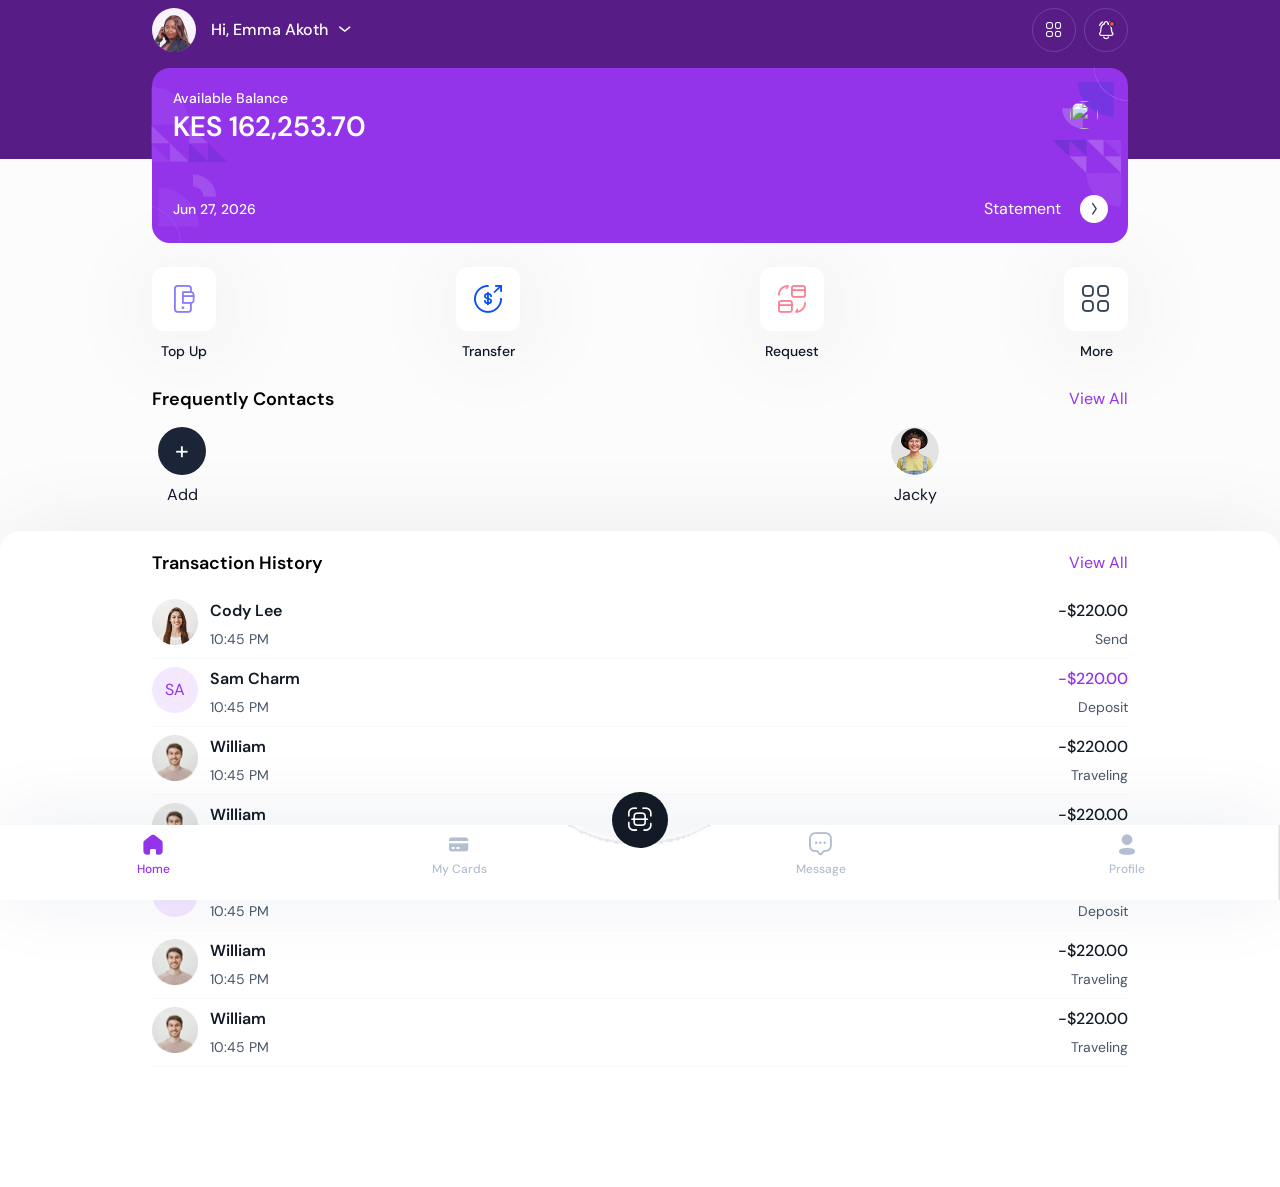
==== index.html @ 43e24829 "Update index.html" ====
<!DOCTYPE html><html lang="en"><head>
    <meta charset="UTF-8">
    <meta name="viewport" content="width=device-width, initial-scale=1, maximum-scale=1, minimum-scale=1, viewport-fit=cover">

    <!-- font -->
    <link rel="stylesheet" href="fonts/fonts.css">
    <!-- Icons -->
    <link rel="stylesheet" href="icons/icomoon/style.css">
    <link rel="stylesheet" href="css/bootstrap.min.css">
    <link rel="stylesheet" href="css/bootstrap-select.min.css">
    <link rel="stylesheet" href="css/swiper-bundle.min.css">
    <link rel="manifest" href="_manifest.json" data-pwa-version="set_in_manifest_and_pwa_js">
    <link rel="stylesheet" type="text/css" href="css/styles.css">


    <!-- Favicon and Touch Icons  -->
    <link rel="shortcut icon" href="images/logo/40.png">
    <link rel="apple-touch-icon-precomposed" href="images/logo/40.png">

    <title>Ecobank</title>
</head>

<body class="bg-4">
    <!-- preloade -->
    <div class="preload preload-container">
        <div class="logo-img">
            <img src="images/logo/logo.svg" alt="">
        </div>
        <div class="spinner-circle lg success">
            <span class="spinner-circle1 spinner-child"></span>
            <span class="spinner-circle2 spinner-child"></span>
            <span class="spinner-circle3 spinner-child"></span>
            <span class="spinner-circle4 spinner-child"></span>
            <span class="spinner-circle5 spinner-child"></span>
            <span class="spinner-circle6 spinner-child"></span>
            <span class="spinner-circle7 spinner-child"></span>
            <span class="spinner-circle8 spinner-child"></span>
            <span class="spinner-circle9 spinner-child"></span>
        </div>
    </div>
    <!-- /preload -->
    <div class="wrap position-relative">
        <div class="bg-rectangle"></div>
        <div class="tf-container position-relative">
            <div class="header-v3 d-flex justify-content-between bg-color-bg pt-8 mb-16">
                <div class="left">
                    <div class="name">
                        <select class="image-select style-default type-currencies bg-color-primary-200">
                            <option selected="" data-thumbnail="images/avartar/avartar-1.png">Hi, Emma Akoth</option>
                        </select>
                    </div>
                </div>
                <div class="right">
                    <a href="#menu-mobile" data-bs-toggle="modal">
                        <i class="icon-category"></i>
                    </a>
                    <a href="#pop-up-notifications" data-bs-toggle="modal">
                        <i class="icon-notification-ringing"></i>
                        <span></span>
                    </a>
                </div>
            </div>

            <div class="card-payment mb-24">
                <div class="image-item">
                    <img loading="lazy" alt="img" src="images/icons/img-item-1.png">
                </div>
                <div class="image-item item-2">
                    <img loading="lazy" alt="img" src="images/icons/img-item-2.png">
                </div>
                <div class="top-card d-flex align-items-center justify-content-between">
                    <div class="left">
                        <div class="text fw-5 text-medium">
                            Available Balance
                        </div>
                        <div class="price fw-6">
                            KES 162,253.70
                        </div>
                    </div>
                    <div class="right">
                        <select class="image-select image-2 style-default type-currencies style-no-arrow bg-color-primary-200">
                            <option selected="" data-thumbnail="images/icons/us.png"></option>
                            <option data-thumbnail="images/icons/vn.png"></option>
                        </select>
                    </div>
                </div>
                <div class="bottom-card">
                    <div class="left">
                        <span class="text-medium fw-5">Jun 27, 2026</span>
                    </div>
                    <div class="right">
                        <a href="history.html" class="btn-my-report">
                            <span>Statement</span>
                            <div class="icon"><i class="icon-direction-right"></i></div>
                        </a>
                    </div>
                </div>
            </div>

            <div class="list-box-icon mb-24">
                <a href="top-up.html" class="box-icon top-up">
                    <div class="icon">
                        <i class="icon-mobile-payment"></i>
                    </div>
                    <span class="text text-medium fw-5">Top Up</span>
                </a>

                <a href="select-contact-all-contact-send.html" class="box-icon transfer">
                    <div class="icon">
                        <i class="icon-money-send"></i>
                    </div>
                    <span class="text text-medium fw-5">Transfer</span>
                </a>
                <a href="select-contact-all-contact.html" class="box-icon request">
                    <div class="icon">
                        <i class="icon-group"></i>
                    </div>
                    <span class="text text-medium fw-5">Request</span>
                </a>
                <a href="#more-services" class="box-icon more" data-bs-toggle="modal">
                    <div class="icon">
                        <i class="icon-category"></i>
                    </div>
                    <span class="text text-medium fw-5">More</span>
                </a>
            </div>

            <div class="wg-frequently-contacts mb-24">
                <div class="d-flex justify-content-between align-items-center mb-16 heading-wg">
                    <h6 class="title fw-6">Frequently Contacts</h6>
                    <a href="select-contact-all-contact.html">View All</a>
                </div>

                <div class="list-box-avartar d-flex align-items-center gap-6">
                    <a href="add-new-contact.html" class="box-avartar add">
                        <span class="add-icon">+</span>
                        <span class="name">Add</span>
                    </a>

                    <div dir="ltr" class="mt-24 tf-swiper swiper sw-lr" data-preview="4.1" data-space-between="6">
                        <div class="swiper-wrapper">
                            <div class="swiper-slide">
                                <a href="select-contact-all-contact.html" class="box-avartar">
                                    <div class="image">
                                        <img loading="lazy" alt="img" width="48" height="48" src="images/avartar/avartar-2.jpg">
                                    </div>
                                    <span class="name">Jacky</span>
                                </a>
                            </div>
                            <div class="swiper-slide">
                                <a href="select-contact-all-contact.html" class="box-avartar">
                                    <div class="image">
                                        <img loading="lazy" alt="img" width="48" height="48" src="images/avartar/avartar-3.jpg">
                                    </div>
                                    <span class="name">Kilonzo</span>
                                </a>
                            </div>
                            <div class="swiper-slide">
                                <a href="select-contact-all-contact.html" class="box-avartar">
                                    <div class="image">
                                        <img loading="lazy" alt="img" width="48" height="48" src="images/avartar/avartar-4.jpg">
                                    </div>
                                    <span class="name">Okumu</span>
                                </a>
                            </div>
                            <div class="swiper-slide">
                                <a href="select-contact-all-contact.html" class="box-avartar">
                                    <div class="image">
                                        <img loading="lazy" alt="img" width="48" height="48" src="images/avartar/avartar-5.jpg">
                                    </div>
                                    <span class="name">Madhe</span>
                                </a>
                            </div>
                            <div class="swiper-slide">
                                <a href="select-contact-all-contact.html" class="box-avartar">
                                    <div class="image">
                                        <img loading="lazy" alt="img" width="48" height="48" src="images/avartar/avartar-4.jpg">
                                    </div>
                                    <span class="name">Onyango</span>
                                </a>
                            </div>
                            <div class="swiper-slide">
                                <a href="select-contact-all-contact.html" class="box-avartar">
                                    <div class="image">
                                        <img loading="lazy" alt="img" width="48" height="48" src="images/avartar/avartar-5.jpg">
                                    </div>
                                    <span class="name">Rogers</span>
                                </a>
                            </div>
                        </div>
                    </div>
                </div>
            </div>
        </div>

        <div class="wg-transaction-history">
            <div class="tf-container">
                <div class="d-flex justify-content-between align-items-center mb-16 heading-wg">
                    <h6 class="title fw-6">Transaction History</h6>
                    <a href="history.html">View All</a>
                </div>
                <ul class="list">
                    <li>
                        <a href="history.html" class="box-transaction-item">
                            <div class="image">
                                <img src="images/avartar/avartar-6.jpg" alt="img" class="img">
                            </div>
                            <div class="content">
                                <div class="top d-flex justify-content-between align-items-center">
                                    <p class="name fw-6">Cody Lee</p>
                                    <p class="price fw-5">-$220.00</p>
                                </div>
                                <div class="bottom d-flex justify-content-between align-items-center">
                                    <p class="text-medium">10:45 PM</p>
                                    <p class="text-medium">Send</p>
                                </div>
                            </div>
                        </a>
                    </li>

                    <li>
                        <a href="history.html" class="box-transaction-item style-noimg">
                            <div class="image">
                                SA
                            </div>
                            <div class="content">
                                <div class="top d-flex justify-content-between align-items-center">
                                    <p class="name fw-6">Sam Charm</p>
                                    <p class="price fw-5">-$220.00</p>
                                </div>
                                <div class="bottom d-flex justify-content-between align-items-center">
                                    <p class="text-medium">10:45 PM</p>
                                    <p class="text-medium">Deposit</p>
                                </div>
                            </div>
                        </a>
                    </li>

                    <li>
                        <a href="history.html" class="box-transaction-item">
                            <div class="image">
                                <img src="images/avartar/avartar-3.jpg" alt="img" class="img">
                            </div>
                            <div class="content">
                                <div class="top d-flex justify-content-between align-items-center">
                                    <p class="name fw-6">William</p>
                                    <p class="price fw-5">-$220.00</p>
                                </div>
                                <div class="bottom d-flex justify-content-between align-items-center">
                                    <p class="text-medium">10:45 PM</p>
                                    <p class="text-medium">Traveling</p>
                                </div>
                            </div>
                        </a>
                    </li>

                    <li>
                        <a href="history.html" class="box-transaction-item">
                            <div class="image">
                                <img src="images/avartar/avartar-3.jpg" alt="img" class="img">
                            </div>
                            <div class="content">
                                <div class="top d-flex justify-content-between align-items-center">
                                    <p class="name fw-6">William</p>
                                    <p class="price fw-5">-$220.00</p>
                                </div>
                                <div class="bottom d-flex justify-content-between align-items-center">
                                    <p class="text-medium">10:45 PM</p>
                                    <p class="text-medium">Traveling</p>
                                </div>
                            </div>
                        </a>
                    </li>

                    <li>
                        <a href="history.html" class="box-transaction-item style-noimg">
                            <div class="image">
                                SA
                            </div>
                            <div class="content">
                                <div class="top d-flex justify-content-between align-items-center">
                                    <p class="name fw-6">Sam Charm</p>
                                    <p class="price fw-5">-$220.00</p>
                                </div>
                                <div class="bottom d-flex justify-content-between align-items-center">
                                    <p class="text-medium">10:45 PM</p>
                                    <p class="text-medium">Deposit</p>
                                </div>
                            </div>
                        </a>
                    </li>

                    <li>
                        <a href="history.html" class="box-transaction-item">
                            <div class="image">
                                <img src="images/avartar/avartar-3.jpg" alt="img" class="img">
                            </div>
                            <div class="content">
                                <div class="top d-flex justify-content-between align-items-center">
                                    <p class="name fw-6">William</p>
                                    <p class="price fw-5">-$220.00</p>
                                </div>
                                <div class="bottom d-flex justify-content-between align-items-center">
                                    <p class="text-medium">10:45 PM</p>
                                    <p class="text-medium">Traveling</p>
                                </div>
                            </div>
                        </a>
                    </li>

                    <li>
                        <a href="history.html" class="box-transaction-item">
                            <div class="image">
                                <img src="images/avartar/avartar-3.jpg" alt="img" class="img">
                            </div>
                            <div class="content">
                                <div class="top d-flex justify-content-between align-items-center">
                                    <p class="name fw-6">William</p>
                                    <p class="price fw-5">-$220.00</p>
                                </div>
                                <div class="bottom d-flex justify-content-between align-items-center">
                                    <p class="text-medium">10:45 PM</p>
                                    <p class="text-medium">Traveling</p>
                                </div>
                            </div>
                        </a>
                    </li>
                </ul>
            </div>
        </div>

        <div class="menubar-footer footer-fixed">
            <div class="image-bg">
                <img src="images/widget/bg-bottom-tab.png" alt="img">
            </div>
            <div class="d-flex justify-content-between">
                <div class="left inner-bar position-relative">
                    <a href="index.html" class="inner-bar-item active">
                        <i class="icon-home"></i>
                        <span class="text-small fw-5">Home</span>
                    </a>
                    <a href="my-cards.html" class="inner-bar-item">
                        <i class="icon-card"></i>
                        <span class="text-small fw-5">My Cards</span>
                    </a>
                </div>
                <div class="middle">
                    <a href="#more-services" class="inner-bar-item v2" data-bs-toggle="modal">
                        <i class="icon-scan"></i>
                    </a>
                </div>
                <div class="left inner-bar position-relative">
                    <a href="chat.html" class="inner-bar-item">
                        <i class="icon-message"></i>
                        <span class="text-small fw-5">Message</span>
                    </a>
                    <a href="settings.html" class="inner-bar-item">
                        <i class="icon-profile"></i>
                        <span class="text-small fw-5">Profile</span>
                    </a>
                </div>
            </div>
        </div>

        <div class="modal fade modalLeft pop-up-notifications" id="pop-up-notifications">
            <div class="modal-dialog" role="document">
                <div class="modal-content">
                    <div class="wg-list-notifications overflow-auto">
                        <div class="header-2 mb-12 header-fix">
                            <div class="tf-container">
                                <div class="header-content">
                                    <a href="#" class="tf-btn-arrow" data-bs-dismiss="modal">
                                        <i class="icon-arrow-narrow-left"></i>
                                    </a>
                                    <h6 class="title fw-5">
                                        Notification
                                    </h6>
                                </div>
                            </div>
                        </div>

                        <div class="wg-tab style-2">
                            <div dir="ltr" class="tab-slide">
                                <ul class="tab-product" role="tablist">
                                    <li class="item-slide-effect"></li>
                                    <li class="nav-tab-item nav-item active" role="presentation">
                                        <a href="#tab1" data-bs-toggle="tab" role="tab" class="nav-link active text-small">All</a>
                                    </li>
                                    <li class="nav-tab-item nav-item" role="presentation">
                                        <a href="#tab2" data-bs-toggle="tab" role="tab" class="nav-link text-small">Remind</a>
                                    </li>
                                    <li class="nav-tab-item nav-item" role="presentation">
                                        <a href="#tab3" data-bs-toggle="tab" role="tab" class="nav-link text-small">Transaction</a>
                                    </li>
                                    <li class="nav-tab-item nav-item" role="presentation">
                                        <a href="#tab4" data-bs-toggle="tab" role="tab" class="nav-link text-small">Promotion</a>
                                    </li>
                                </ul>
                            </div>
                        </div>

                        <div class="tab-content">
                            <div class="tab-pane active show" id="tab1" role="tabpanel">
                                <a href="#" class="notifications-item">
                                    <div class="img-icon">
                                        <i class="icon-logo-notifications"></i>
                                    </div>
                                    <div class="content">
                                        <p class="title fw-7">
                                            Discount Available
                                        </p>
                                        <p class="text text-medium">We recommend a 5% discount for <span class="fw-7">Tesla
                                                Model X</span> in San Fransisco.</p>
                                        <p class="time-notifications text-small"><i class="icon-clock"></i> Jun 12, 2022
                                            at
                                            02:00 PM</p>
                                    </div>
                                </a>
                                <a href="#" class="notifications-item">
                                    <div class="img-icon">
                                        <i class="icon-logo-notifications"></i>
                                    </div>
                                    <div class="content">
                                        <p class="title fw-7">
                                            Discount Available
                                        </p>
                                        <p class="text text-medium">We recommend a 5% discount for <span class="fw-7">Tesla
                                                Model X</span> in San Fransisco.</p>
                                        <p class="time-notifications text-small"><i class="icon-clock"></i> Jun 12, 2022
                                            at
                                            02:00 PM</p>
                                    </div>
                                </a>
                                <a href="#" class="notifications-item">
                                    <div class="img-icon image">
                                        <img loading="lazy" alt="img" width="48" height="48" src="images/avartar/avartar-13.jpg">
                                    </div>
                                    <div class="content">
                                        <p class="title fw-7">
                                            Discount Available
                                        </p>
                                        <p class="text text-medium">We recommend a 5% discount for <span class="fw-7">Tesla
                                                Model X</span> in San Fransisco.</p>
                                        <p class="time-notifications text-small"><i class="icon-clock"></i> Jun 12, 2022
                                            at
                                            02:00 PM</p>
                                    </div>
                                </a>
                                <a href="#" class="notifications-item">
                                    <div class="img-icon image">
                                        <img loading="lazy" alt="img" width="48" height="48" src="images/avartar/avartar-13.jpg">
                                    </div>
                                    <div class="content">
                                        <p class="title fw-7">
                                            Discount Available
                                        </p>
                                        <p class="text text-medium">We recommend a 5% discount for <span class="fw-7">Tesla
                                                Model X</span> in San Fransisco.</p>
                                        <p class="time-notifications text-small"><i class="icon-clock"></i> Jun 12, 2022
                                            at
                                            02:00 PM</p>
                                    </div>
                                </a>
                                <a href="#" class="notifications-item">
                                    <div class="img-icon">
                                        <i class="icon-logo-notifications"></i>
                                    </div>
                                    <div class="content">
                                        <p class="title fw-7">
                                            Discount Available
                                        </p>
                                        <p class="text text-medium">We recommend a 5% discount for <span class="fw-7">Tesla
                                                Model X</span> in San Fransisco.</p>
                                        <p class="time-notifications text-small"><i class="icon-clock"></i> Jun 12, 2022
                                            at
                                            02:00 PM</p>
                                    </div>
                                </a>
                                <a href="#" class="notifications-item">
                                    <div class="img-icon">
                                        <i class="icon-logo-notifications"></i>
                                    </div>
                                    <div class="content">
                                        <p class="title fw-7">
                                            Discount Available
                                        </p>
                                        <p class="text text-medium">We recommend a 5% discount for <span class="fw-7">Tesla
                                                Model X</span> in San Fransisco.</p>
                                        <p class="time-notifications text-small"><i class="icon-clock"></i> Jun 12, 2022
                                            at
                                            02:00 PM</p>
                                    </div>
                                </a>
                                <a href="#" class="notifications-item">
                                    <div class="img-icon image">
                                        <img loading="lazy" alt="img" width="48" height="48" src="images/avartar/avartar-13.jpg">
                                    </div>
                                    <div class="content">
                                        <p class="title fw-7">
                                            Discount Available
                                        </p>
                                        <p class="text text-medium">We recommend a 5% discount for <span class="fw-7">Tesla
                                                Model X</span> in San Fransisco.</p>
                                        <p class="time-notifications text-small"><i class="icon-clock"></i> Jun 12, 2022
                                            at
                                            02:00 PM</p>
                                    </div>
                                </a>
                                <a href="#" class="notifications-item">
                                    <div class="img-icon image">
                                        <img loading="lazy" alt="img" width="48" height="48" src="images/avartar/avartar-13.jpg">
                                    </div>
                                    <div class="content">
                                        <p class="title fw-7">
                                            Discount Available
                                        </p>
                                        <p class="text text-medium">We recommend a 5% discount for <span class="fw-7">Tesla
                                                Model X</span> in San Fransisco.</p>
                                        <p class="time-notifications text-small"><i class="icon-clock"></i> Jun 12, 2022
                                            at
                                            02:00 PM</p>
                                    </div>
                                </a>
                            </div>
                            <div class="tab-pane" id="tab2" role="tabpanel">

                                <a href="#" class="notifications-item">
                                    <div class="img-icon">
                                        <i class="icon-logo-notifications"></i>
                                    </div>
                                    <div class="content">
                                        <p class="title fw-7">
                                            Discount Available
                                        </p>
                                        <p class="text text-medium">We recommend a 5% discount for <span class="fw-7">Tesla
                                                Model X</span> in San Fransisco.</p>
                                        <p class="time-notifications text-small"><i class="icon-clock"></i> Jun 12, 2022
                                            at
                                            02:00 PM</p>
                                    </div>
                                </a>
                                <a href="#" class="notifications-item">
                                    <div class="img-icon image">
                                        <img loading="lazy" alt="img" width="48" height="48" src="images/avartar/avartar-13.jpg">
                                    </div>
                                    <div class="content">
                                        <p class="title fw-7">
                                            Discount Available
                                        </p>
                                        <p class="text text-medium">We recommend a 5% discount for <span class="fw-7">Tesla
                                                Model X</span> in San Fransisco.</p>
                                        <p class="time-notifications text-small"><i class="icon-clock"></i> Jun 12, 2022
                                            at
                                            02:00 PM</p>
                                    </div>
                                </a>
                                <a href="#" class="notifications-item">
                                    <div class="img-icon image">
                                        <img loading="lazy" alt="img" width="48" height="48" src="images/avartar/avartar-13.jpg">
                                    </div>
                                    <div class="content">
                                        <p class="title fw-7">
                                            Discount Available
                                        </p>
                                        <p class="text text-medium">We recommend a 5% discount for <span class="fw-7">Tesla
                                                Model X</span> in San Fransisco.</p>
                                        <p class="time-notifications text-small"><i class="icon-clock"></i> Jun 12, 2022
                                            at
                                            02:00 PM</p>
                                    </div>
                                </a>
                                <a href="#" class="notifications-item">
                                    <div class="img-icon">
                                        <i class="icon-logo-notifications"></i>
                                    </div>
                                    <div class="content">
                                        <p class="title fw-7">
                                            Discount Available
                                        </p>
                                        <p class="text text-medium">We recommend a 5% discount for <span class="fw-7">Tesla
                                                Model X</span> in San Fransisco.</p>
                                        <p class="time-notifications text-small"><i class="icon-clock"></i> Jun 12, 2022
                                            at
                                            02:00 PM</p>
                                    </div>
                                </a>
                                <a href="#" class="notifications-item">
                                    <div class="img-icon image">
                                        <img loading="lazy" alt="img" width="48" height="48" src="images/avartar/avartar-13.jpg">
                                    </div>
                                    <div class="content">
                                        <p class="title fw-7">
                                            Discount Available
                                        </p>
                                        <p class="text text-medium">We recommend a 5% discount for <span class="fw-7">Tesla
                                                Model X</span> in San Fransisco.</p>
                                        <p class="time-notifications text-small"><i class="icon-clock"></i> Jun 12, 2022
                                            at
                                            02:00 PM</p>
                                    </div>
                                </a>
                            </div>
                            <div class="tab-pane" id="tab3" role="tabpanel">

                                <a href="#" class="notifications-item">
                                    <div class="img-icon image">
                                        <img loading="lazy" alt="img" width="48" height="48" src="images/avartar/avartar-13.jpg">
                                    </div>
                                    <div class="content">
                                        <p class="title fw-7">
                                            Discount Available
                                        </p>
                                        <p class="text text-medium">We recommend a 5% discount for <span class="fw-7">Tesla
                                                Model X</span> in San Fransisco.</p>
                                        <p class="time-notifications text-small"><i class="icon-clock"></i> Jun 12, 2022
                                            at
                                            02:00 PM</p>
                                    </div>
                                </a>
                                <a href="#" class="notifications-item">
                                    <div class="img-icon image">
                                        <img loading="lazy" alt="img" width="48" height="48" src="images/avartar/avartar-13.jpg">
                                    </div>
                                    <div class="content">
                                        <p class="title fw-7">
                                            Discount Available
                                        </p>
                                        <p class="text text-medium">We recommend a 5% discount for <span class="fw-7">Tesla
                                                Model X</span> in San Fransisco.</p>
                                        <p class="time-notifications text-small"><i class="icon-clock"></i> Jun 12, 2022
                                            at
                                            02:00 PM</p>
                                    </div>
                                </a>
                                <a href="#" class="notifications-item">
                                    <div class="img-icon">
                                        <i class="icon-logo-notifications"></i>
                                    </div>
                                    <div class="content">
                                        <p class="title fw-7">
                                            Discount Available
                                        </p>
                                        <p class="text text-medium">We recommend a 5% discount for <span class="fw-7">Tesla
                                                Model X</span> in San Fransisco.</p>
                                        <p class="time-notifications text-small"><i class="icon-clock"></i> Jun 12, 2022
                                            at
                                            02:00 PM</p>
                                    </div>
                                </a>
                                <a href="#" class="notifications-item">
                                    <div class="img-icon image">
                                        <img loading="lazy" alt="img" width="48" height="48" src="images/avartar/avartar-13.jpg">
                                    </div>
                                    <div class="content">
                                        <p class="title fw-7">
                                            Discount Available
                                        </p>
                                        <p class="text text-medium">We recommend a 5% discount for <span class="fw-7">Tesla
                                                Model X</span> in San Fransisco.</p>
                                        <p class="time-notifications text-small"><i class="icon-clock"></i> Jun 12, 2022
                                            at
                                            02:00 PM</p>
                                    </div>
                                </a>
                            </div>
                            <div class="tab-pane" id="tab4" role="tabpanel">
                                <a href="#" class="notifications-item">
                                    <div class="img-icon">
                                        <i class="icon-logo-notifications"></i>
                                    </div>
                                    <div class="content">
                                        <p class="title fw-7">
                                            Discount Available
                                        </p>
                                        <p class="text text-medium">We recommend a 5% discount for <span class="fw-7">Tesla
                                                Model X</span> in San Fransisco.</p>
                                        <p class="time-notifications text-small"><i class="icon-clock"></i> Jun 12, 2022
                                            at
                                            02:00 PM</p>
                                    </div>
                                </a>
                                <a href="#" class="notifications-item">
                                    <div class="img-icon">
                                        <i class="icon-logo-notifications"></i>
                                    </div>
                                    <div class="content">
                                        <p class="title fw-7">
                                            Discount Available
                                        </p>
                                        <p class="text text-medium">We recommend a 5% discount for <span class="fw-7">Tesla
                                                Model X</span> in San Fransisco.</p>
                                        <p class="time-notifications text-small"><i class="icon-clock"></i> Jun 12, 2022
                                            at
                                            02:00 PM</p>
                                    </div>
                                </a>
                                <a href="#" class="notifications-item">
                                    <div class="img-icon image">
                                        <img loading="lazy" alt="img" width="48" height="48" src="images/avartar/avartar-13.jpg">
                                    </div>
                                    <div class="content">
                                        <p class="title fw-7">
                                            Discount Available
                                        </p>
                                        <p class="text text-medium">We recommend a 5% discount for <span class="fw-7">Tesla
                                                Model X</span> in San Fransisco.</p>
                                        <p class="time-notifications text-small"><i class="icon-clock"></i> Jun 12, 2022
                                            at
                                            02:00 PM</p>
                                    </div>
                                </a>
                                <a href="#" class="notifications-item">
                                    <div class="img-icon image">
                                        <img loading="lazy" alt="img" width="48" height="48" src="images/avartar/avartar-13.jpg">
                                    </div>
                                    <div class="content">
                                        <p class="title fw-7">
                                            Discount Available
                                        </p>
                                        <p class="text text-medium">We recommend a 5% discount for <span class="fw-7">Tesla
                                                Model X</span> in San Fransisco.</p>
                                        <p class="time-notifications text-small"><i class="icon-clock"></i> Jun 12, 2022
                                            at
                                            02:00 PM</p>
                                    </div>
                                </a>
                            </div>
                        </div>
                    </div>
                </div>
            </div>
        </div>

        <div class="modal fade modalRight pop-up-menu-mobile" id="menu-mobile">
            <div class="modal-dialog" role="document">
                <div class="modal-content modal-sidebar">
                    <span class="icon-close icon-close-popup" data-bs-dismiss="modal"></span>
                    <div class="sidebar-header">
                        <a href="index.html" class="sidebar-logo">
                            <img src="images/logo/144.png" alt="img">
                        </a>
                        <p class="text-medium fw-7">PayQra E-Wallet Mobile App</p>
                    </div>
                    <div class="sidebar-content">
                        <div class="d-flex gap-10 align-items-center pb-20 line-bt">
                            <div class="avatar avt-40">
                                <img src="images/avartar/avartar-1.jpg" alt="img">
                            </div>
                            <div class="content-right">
                                <p class="text-1">Good morning</p>
                                <h6 class="fw-7">Hello! Smith</h6>
                            </div>
                        </div>
                        <ul class="pt-20 pb-20">
                            <li class="text-sm-start text-uppercase fw-7">Main menu</li>
                            <li class="mt-18 sub-menu" id="accordionExample">
                                <a href="#menu-home" class="nav-link-item collapsed" data-bs-toggle="collapse"><span>Home</span></a>
                                <div id="menu-home" class="nav-content collapse" data-bs-parent="#accordionExample">
                                    <ul>
                                        <li>
                                            <a href="index.html" class="nav-link-item no-page"><span>Home</span></a>
                                        </li>
                                        <li>
                                            <a href="home-v2.html" class="nav-link-item no-page"><span>Home 2</span></a>
                                        </li>
                                    </ul>
                                </div>
                            </li>
                            <li class="mt-16">
                                <a href="javascript:void(0);" class="nav-link-item btn-choose-page">
                                    <span>Pages</span>
                                </a>
                            </li>
                            <li class="mt-16">
                                <a href="javascript:void(0);" class="nav-link-item btn-choose-component">
                                    <span>Components</span>
                                </a>
                            </li>

                            <li class="mt-16">
                                <a href="settings.html" class="nav-link-item no-page">
                                    <span>Profile</span>
                                </a>
                            </li>

                            <li class="mt-16">
                                <a href="logout.html" class="nav-link-item no-page">
                                    <span>Logout</span>
                                </a>
                            </li>
                        </ul>

                        <ul class="pt-20">
                            <li class="text-sm-start text-uppercase fw-7 text-2">Setting</li>
                            <li class="mt-16">
                                <div class="nav-mode">
                                    <label for="switchRTLTheme" class="flex-grow-1 text-dark">RTL</label>
                                    <input class="tf-switch-check toggle-rtl lg" id="switchRTLTheme" type="checkbox">
                                </div>
                            </li>
                        </ul>
                    </div>
                </div>
            </div>
        </div>

        <div class="modal fade modalRight" id="modalPage">
            <div class="modal-dialog" role="document">
                <div class="modal-content modal-second">
                    <div class="header-2 mb-0">
                        <div class="tf-container">
                            <div class="header-content">
                                <a href="javascript:void(0);" class="tf-btn-arrow" data-bs-dismiss="modal">
                                    <i class="icon-arrow-narrow-left"></i>
                                </a>
                                <h6>Pages</h6>
                            </div>
                        </div>
                    </div>
                    <div class="overflow-auto pb-32">
                        <div class="tf-container">
                            <ul>
                                <li><a href="splash-screen.html" class="nav-link-item no-page"><span>Splash Screen</span></a></li>
                                <li><a href="boarding.html" class="nav-link-item no-page pt-16"><span>Onboarding 1</span></a></li>
                                <li><a href="boarding-2.html" class="nav-link-item no-page pt-16"><span>Onboarding 2</span></a></li>
                                <li><a href="boarding-3.html" class="nav-link-item no-page pt-16"><span>Onboarding 3</span></a></li>
                                <li><a href="login.html" class="nav-link-item no-page pt-16"><span>Login</span></a></li>
                                <li><a href="sign-up.html" class="nav-link-item no-page pt-16"><span>Sign Up</span></a></li>
                                <li><a href="enter-verification-code.html" class="nav-link-item no-page pt-16"><span>Enter Verification Code</span></a></li>
                                <li><a href="forgot-password.html" class="nav-link-item no-page pt-16"><span>Forgot Password</span></a></li>
                                <li><a href="enter-new-password.html" class="nav-link-item no-page pt-16"><span>Enter New Password</span></a></li>
                                <li><a href="enable-fingerprint.html" class="nav-link-item no-page pt-16"><span>Enable Fingerprint</span></a></li>
                                <li><a href="enable-face-id.html" class="nav-link-item no-page pt-16"><span>Enable Face ID</span></a></li>
                                <li><a href="enable-fingerprint2.html" class="nav-link-item no-page pt-16"><span>Enable Fingerprint 2</span></a></li>
                                <li><a href="enable-face-id2.html" class="nav-link-item no-page pt-16"><span>Enable Face ID 2</span></a></li>
                                <li><a href="face-scanning.html" class="nav-link-item no-page pt-16"><span>Face Scanning</span></a></li>
                                <li><a href="proof-of-residency.html" class="nav-link-item no-page pt-16"><span>Proof of residency</span></a></li>
                                <li><a href="upload-photo-id-card.html" class="nav-link-item no-page pt-16"><span>Upload Photo ID Card</span></a></li>
                                <li><a href="id-card-scanning.html" class="nav-link-item no-page pt-16"><span>ID Card Scanning</span></a></li>
                                <li><a href="succesfully-id-card-scanning.html" class="nav-link-item no-page pt-16"><span>Succesfully ID Card Scanning</span></a></li>
                                <li><a href="add-new-contact.html" class="nav-link-item no-page pt-16"><span>Add New Contact</span></a></li>
                                <li><a href="chat.html" class="nav-link-item no-page pt-16"><span>Chat</span></a></li>
                                <li><a href="message.html" class="nav-link-item no-page pt-16"><span>Message</span></a></li>
                                <li><a href="my-cards.html" class="nav-link-item no-page pt-16"><span>My Cards</span></a></li>
                                <li><a href="add-new-card.html" class="nav-link-item no-page pt-16"><span>Add New Card</span></a></li>
                                <li><a href="qr-code.html" class="nav-link-item no-page pt-16"><span>QR Code</span></a></li>
                                <li><a href="qr-code-scanning.html" class="nav-link-item no-page pt-16"><span>QR Code Scanning</span></a></li>
                                <li><a href="qr-code-success.html" class="nav-link-item no-page pt-16"><span>QR Code Success</span></a></li>
                                <li><a href="history.html" class="nav-link-item no-page pt-16"><span>History</span></a></li>
                                <li><a href="select-contact-all-contact.html" class="nav-link-item no-page pt-16"><span>Select Contact All Contact</span></a></li>
                                <li><a href="select-contact-favotite-contact.html" class="nav-link-item no-page pt-16"><span>Select Contact favotite Contact</span></a></li>
                                <li><a href="search-contact.html" class="nav-link-item no-page pt-16"><span>Search Contact</span></a></li>
                                <li><a href="send-money.html" class="nav-link-item no-page pt-16"><span>Send Money</span></a></li>
                                <li><a href="review-transtion.html" class="nav-link-item no-page pt-16"><span>Rerview Transtion</span></a></li>
                                <li><a href="request-money-search.html" class="nav-link-item no-page pt-16"><span>Request Money Search</span></a></li>
                                <li><a href="request-money.html" class="nav-link-item no-page pt-16"><span>Request Money</span></a></li>
                                <li><a href="payment-method.html" class="nav-link-item no-page pt-16"><span>Payment Method</span></a></li>
                                <li><a href="payment.html" class="nav-link-item no-page pt-16"><span>Payment</span></a></li>
                                <li><a href="top-up.html" class="nav-link-item no-page pt-16"><span>Top Up</span></a></li>
                                <li><a href="input-top-up.html" class="nav-link-item no-page pt-16"><span>Input Top Up</span></a></li>
                                <li><a href="settings.html" class="nav-link-item no-page pt-16"><span>Settings</span></a></li>
                                <li><a href="edit-profile.html" class="nav-link-item no-page pt-16"><span>Edit Profile</span></a></li>
                                <li><a href="notification-settings.html" class="nav-link-item no-page pt-16"><span>Notification Settings</span></a></li>
                                <li><a href="change-language.html" class="nav-link-item no-page pt-16"><span>Change Language</span></a></li>
                                <li><a href="link-account.html" class="nav-link-item no-page pt-16"><span>Link Account</span></a></li>
                                <li><a href="password-change.html" class="nav-link-item no-page pt-16"><span>Password Change</span></a></li>
                                <li><a href="delete-account.html" class="nav-link-item no-page pt-16"><span>Delete Account</span></a></li>
                                <li><a href="support-ticket.html" class="nav-link-item no-page pt-16"><span>Support Ticket</span></a></li>
                                <li><a href="terms-and-conditions.html" class="nav-link-item no-page pt-16"><span>Terms and Conditions</span></a></li>
                                <li><a href="app-info.html" class="nav-link-item no-page pt-16"><span>App info</span></a></li>
                                <li><a href="logout.html" class="nav-link-item no-page pt-16"><span>Logout</span></a></li>
                            </ul>
                        </div>
                    </div>

                </div>
            </div>
        </div>

        <div class="modal fade modalRight" id="modalComponent">
            <div class="modal-dialog" role="document">
                <div class="modal-content modal-second">
                    <div class="header-2 mb-0">
                        <div class="tf-container">
                            <div class="header-content">
                                <a href="javascript:void(0);" class="tf-btn-arrow" data-bs-dismiss="modal">
                                    <i class="icon-arrow-narrow-left"></i>
                                </a>
                                <h6>Component</h6>
                            </div>
                        </div>
                    </div>
                    <div class="overflow-auto pb-32">
                        <div class="tf-container">
                            <ul>
                                <li><a href="ui-skeleton.html" class="nav-link-item pt-16 pb-16 line-bt no-page">
                                        <span>Skeleton</span>
                                    </a></li>
                                <li><a href="ui-empty-states.html" class="nav-link-item pt-16 pb-16 line-bt no-page">
                                        <span>Empty States</span>
                                    </a></li>
                                <li><a href="ui-button.html" class="nav-link-item pt-16 pb-16 line-bt no-page">
                                        <span>Button</span>
                                    </a></li>
                                <li><a href="ui-radio-button.html" class="nav-link-item pt-16 pb-16 line-bt no-page">
                                        <span>Radio button</span>
                                    </a></li>
                                <li><a href="ui-input.html" class="nav-link-item pt-16 pb-16 line-bt no-page">
                                        <span>Input</span>
                                    </a></li>
                                <li><a href="ui-search.html" class="nav-link-item pt-16 pb-16 line-bt no-page">
                                        <span>Search</span>
                                    </a></li>
                                <li><a href="ui-top-bar.html" class="nav-link-item pt-16 pb-16 line-bt no-page">
                                        <span>Top Bar</span>
                                    </a></li>

                                <li><a href="ui-chat.html" class="nav-link-item pt-16 pb-16 line-bt no-page">
                                        <span>Chat</span>
                                    </a></li>

                                <li><a href="ui-simulation-credit.html" class="nav-link-item pt-16 pb-16 line-bt no-page">
                                        <span>Simulation Credit</span>
                                    </a></li>

                                <li><a href="ui-notifications.html" class="nav-link-item pt-16 pb-16 line-bt no-page">
                                        <span>Notifications</span>
                                    </a></li>

                                <li><a href="ui-switch.html" class="nav-link-item pt-16 pb-16 line-bt no-page">
                                        <span>Switch</span>
                                    </a></li>
                                <li><a href="ui-payment.html" class="nav-link-item pt-16 pb-16 line-bt no-page">
                                        <span>Payment</span>
                                    </a></li>
                                <li><a href="ui-vouchers.html" class="nav-link-item pt-16 pb-16 line-bt no-page">
                                        <span>Vouchers</span>
                                    </a></li>
                                <li><a href="ui-user-review.html" class="nav-link-item pt-16 pb-16 line-bt no-page">
                                        <span>User Review</span>
                                    </a></li>
                            </ul>
                        </div>
                    </div>
                </div>
            </div>
        </div>

        <div class="modal fade modalDown pop-up-more-services" id="more-services">
            <div class="modal-dialog" role="document">
                <div class="modal-content">
                    <div class="wg-more-services">
                        <div class="tf-container">
                            <div class="divider mb-24"></div>
                            <h5 class="title mb-24">More Services</h5>
                            <div class="list-box-icon mb-24">
                                <a href="top-up.html" class="box-icon v3">
                                    <div class="icon">
                                        <i class="icon-top-up"></i>
                                    </div>
                                    <span class="text text-medium fw-5">Top Up</span>
                                </a>
                                <a href="select-contact-all-contact-send.html" class="box-icon v3">
                                    <div class="icon">
                                        <i class="icon-transfer"></i>
                                    </div>
                                    <span class="text text-medium fw-5">Transfer</span>
                                </a>
                                <a href="top-up.html" class="box-icon v3">
                                    <div class="icon">
                                        <i class="icon-withdraw"></i>
                                    </div>
                                    <span class="text text-medium fw-5">Withdraw</span>
                                </a>
                            </div>
                            <div class="list-box-icon">
                                <a href="qr-code.html" class="box-icon v3">
                                    <div class="icon">
                                        <i class="icon-mobile-pay"></i>
                                    </div>
                                    <span class="text text-medium fw-5">Mobile Pay</span>
                                </a>
                                <a href="qr-code.html" class="box-icon v3">
                                    <div class="icon">
                                        <i class="icon-scan-2"></i>
                                    </div>
                                    <span class="text text-medium fw-5">Scan</span>
                                </a>
                                <a href="history.html" class="box-icon v3">
                                    <div class="icon">
                                        <img src="images/icons/pay-bill-2.svg" alt="">
                                    </div>
                                    <span class="text text-medium fw-5">History</span>
                                </a>
                            </div>
                        </div>
                    </div>
                </div>
            </div>
        </div>

    </div>

    <script src="js/jquery.min.js"></script>
    <script src="js/bootstrap.min.js"></script>
    <script src="js/bootstrap-select.min.js"></script>
    <script src="js/count-down.js"></script>
    <script src="js/swiper-bundle.min.js"></script>
    <script src="js/carousel.js"></script>
    <script src="js/multiple-modal.js"></script>
    <script src="js/init.js"></script>
    <script src="js/main.js"></script>



</body></html>
---- fonts/fonts.css ----
@import url('https://fonts.googleapis.com/css2?family=DM+Sans:ital,opsz,wght@0,9..40,100..1000;1,9..40,100..1000&display=swap');
---- icons/icomoon/style.css ----
@font-face {
  font-family: 'icomoon';
  src:  url('fonts/icomoon_ojhii9.eot');
  src:  url('fonts/icomoon_ojhii9.eot#iefix') format('embedded-opentype'),
    url('fonts/icomoon_ojhii9.ttf') format('truetype'),
    url('fonts/icomoon_ojhii9.woff') format('woff'),
    url('fonts/icomoon_ojhii9.svg#icomoon') format('svg');
  font-weight: normal;
  font-style: normal;
  font-display: block;
}

[class^="icon-"], [class*=" icon-"] {
  /* use !important to prevent issues with browser extensions that change fonts */
  font-family: 'icomoon' !important;
  speak: never;
  font-style: normal;
  font-weight: normal;
  font-variant: normal;
  text-transform: none;
  line-height: 1;

  /* Better Font Rendering =========== */
  -webkit-font-smoothing: antialiased;
  -moz-osx-font-smoothing: grayscale;
}

.icon-noti:before {
  content: "\e962";
}
.icon-pin:before {
  content: "\e961";
}
.icon-paypal-2:before {
  content: "\e960";
}
.icon-share:before {
  content: "\e95e";
}
.icon-star-2:before {
  content: "\e95d";
}
.icon-logo-tesla:before {
  content: "\e95b";
}
.icon-logo-toyota:before {
  content: "\e95c";
}
.icon-split:before {
  content: "\e95a";
}
.icon-dollar-circle:before {
  content: "\e958";
}
.icon-card-stroke:before {
  content: "\e959";
}
.icon-heart:before {
  content: "\e957";
}
.icon-clock:before {
  content: "\e956";
}
.icon-logo-notifications:before {
  content: "\e955";
}
.icon-sent:before {
  content: "\e952";
}
.icon-link:before {
  content: "\e953";
}
.icon-mood-smile:before {
  content: "\e954";
}
.icon-image-add:before {
  content: "\e951";
}
.icon-mentoring-add .path1:before {
  content: "\e94b";
  color: rgb(17, 24, 39);
}
.icon-mentoring-add .path2:before {
  content: "\e94c";
  margin-left: -1.052734375em;
  color: rgb(17, 24, 39);
}
.icon-mentoring-add .path3:before {
  content: "\e94d";
  margin-left: -1.052734375em;
  color: rgb(147, 51, 234);
}
.icon-mentoring-add .path4:before {
  content: "\e94e";
  margin-left: -1.052734375em;
  color: rgb(147, 51, 234);
}
.icon-mentoring-add .path5:before {
  content: "\e94f";
  margin-left: -1.052734375em;
  color: rgb(17, 24, 39);
}
.icon-mentoring-add .path6:before {
  content: "\e950";
  margin-left: -1.052734375em;
  color: rgb(17, 24, 39);
}
.icon-briefcase:before {
  content: "\e947";
}
.icon-building:before {
  content: "\e948";
}
.icon-photograph:before {
  content: "\e949";
}
.icon-ai-web-browsing:before {
  content: "\e945";
}
.icon-mail-open:before {
  content: "\e946";
}
.icon-more-vertical:before {
  content: "\e944";
}
.icon-search-2:before {
  content: "\e943";
}
.icon-news:before {
  content: "\e93f";
}
.icon-mail-2:before {
  content: "\e940";
}
.icon-receipt-tax:before {
  content: "\e941";
}
.icon-message-2:before {
  content: "\e942";
}
.icon-camera:before {
  content: "\e93e";
}
.icon-logout:before {
  content: "\e931";
}
.icon-mobile-protection:before {
  content: "\e933";
}
.icon-warning:before {
  content: "\e934";
}
.icon-mentoring:before {
  content: "\e936";
}
.icon-forgot-password:before {
  content: "\e938";
}
.icon-user-settings-2:before {
  content: "\e939";
}
.icon-language-skill:before {
  content: "\e93a";
}
.icon-notification-block-1:before {
  content: "\e93b";
}
.icon-user-settings-1:before {
  content: "\e93d";
}
.icon-edit-rectangle:before {
  content: "\e930";
}
.icon-google-pay:before {
  content: "\e928";
}
.icon-apple-pay:before {
  content: "\e929";
}
.icon-paypal:before {
  content: "\e92a";
}
.icon-mastercard:before {
  content: "\e92f";
}
.icon-users-2:before {
  content: "\e923";
}
.icon-users-1:before {
  content: "\e924";
}
.icon-user-2:before {
  content: "\e926";
}
.icon-filter:before {
  content: "\e91d";
}
.icon-bag-dollar:before {
  content: "\e91b";
}
.icon-arrow-dup:before {
  content: "\e919";
}
.icon-edit:before {
  content: "\e918";
}
.icon-search:before {
  content: "\e917";
}
.icon-add:before {
  content: "\e916";
}
.icon-scan:before {
  content: "\e914";
}
.icon-category:before {
  content: "\e910";
}
.icon-group:before {
  content: "\e911";
}
.icon-money-send:before {
  content: "\e912";
}
.icon-mobile-payment:before {
  content: "\e913";
}
.icon-direction-right:before {
  content: "\e90d";
}
.icon-direction-down:before {
  content: "\e90f";
}
.icon-message:before {
  content: "\e90e";
}
.icon-check:before {
  content: "\e90c";
}
.icon-face-id:before {
  content: "\e90b";
}
.icon-face-recognition:before {
  content: "\e90a";
}
.icon-circle-check:before {
  content: "\e909";
}
.icon-arrow-narrow-left:before {
  content: "\e908";
}
.icon-arrow-narrow-right:before {
  content: "\e94a";
}
.icon-phone:before {
  content: "\e907";
}
.icon-user:before {
  content: "\e906";
}
.icon-eye:before {
  content: "\e904";
}
.icon-eye-off:before {
  content: "\e903";
}
.icon-lock:before {
  content: "\e901";
}
.icon-mail:before {
  content: "\e902";
}
.icon-close:before {
  content: "\e900";
}
.icon-ike-outlined:before {
  content: "\e905";
}
.icon-dis-like:before {
  content: "\e95f";
}
.icon-question-circle-outlined:before {
  content: "\e915";
}
.icon-attachment:before {
  content: "\e91a";
}
.icon-star:before {
  content: "\e91c";
}
.icon-scan-2:before {
  content: "\e91e";
}
.icon-mobile-pay:before {
  content: "\e91f";
}
.icon-withdraw:before {
  content: "\e920";
}
.icon-transfer:before {
  content: "\e921";
}
.icon-top-up:before {
  content: "\e922";
}
.icon-notification-ringing:before {
  content: "\e925";
}
.icon-money-recive:before {
  content: "\e927";
}
.icon-empty-wallet-tick:before {
  content: "\e92b";
}
.icon-profile:before {
  content: "\e92c";
}
.icon-card:before {
  content: "\e92d";
}
.icon-home:before {
  content: "\e92e";
}
.icon-flashlight-off:before {
  content: "\e932";
}
.icon-flip-camera:before {
  content: "\e935";
}
.icon-ic_twotone-fingerprint:before {
  content: "\e937";
}
.icon-ant-design_apple-filled:before {
  content: "\e93c";
}
---- css/styles.css ----
/* ---------------------------------------------------------
    * Name: PayQra
    * Version: 1.0.1
    * Author: Themesflat
    * Author URI: http://themesflat.com 

	* Abstracts variable

    * Reset css styles

    * Settings

    * Components
        * button
        * carousel
        * chat
        * footer
        * form
        * header
        * modal
        * off-canvas
        * preloader
        * range-slider
        * rtl
        * spinner
        * switch
        * tabs

    * widget

/*--------- Abstracts variable ---------- */
:root {
  --primary-base: #121A26;
  --primary-base-300: #5D708C;
  --primary: #9333EA;
  --primary-50: #FAF5FF;
  --primary-100: #F3E8FF;
  --primary-200: #F3E8FF;
  --primary-300: #D8B4FE;
  --primary-400: #334359;
  --primary-400-2: #C084FC;
  --white: #fff;
  --success: #22C55E;
  --greyscale: #0F172A;
  --greyscale-50: #F8FAFC;
  --greyscale-100: #F1F5F9;
  --greyscale-200: #EEF2F6;
  --greyscale-300: #CBD5E1;
  --greyscale-400: #94A3B8;
  --greyscale-500: #64748B;
  --greyscale-600: #475569;
  --greyscale-700: #2A3646;
  --greyscale-800: #1B2537;
  --grey-2: #E0E0E0;
  --grey-4: #8F92A1;
  --grey-50: #F9FAFB;
  --grey-100: #F3F4F6;
  --grey-200: #E5E7EB;
  --grey-500: #6B7280;
  --slate-200: #E2E8F0;
  --primary-2: #194BFB;
  --line: #EBECEF;
  --line-2: #FFFFFF52;
  --bg: #581C87;
  --bg-2: #FFFFFF66;
  --bg-3: #001952;
  --bg-4: #FCFCFC;
  --bg-5: #FFFFFF1A;
  --bg-6: #6B21A8;
  --error: #FF4747;
  --secondary: #074FF7;
  --secondary-100: #E9F0FF;
  --orange: #FB923C;
  --camaron: #FF8092;
  --portage:#887EF9;
  --black: #000000;
  --amber:#FCD34D;
  --color-text: #B3BFD1;
  --color-icon: #28303F;
  --headline: #1C1E21;
  --headline-2: #111827;
  --color-title: #1F1F1F;
  --sub-paragraph: #718096;
  --warning: #FACC15;
  --paragraph: #393C41;
  --paragraph-2: #323B49;
}

/* ---------------------------------------------------------
    * Name: PayQra
    * Version: 1.0.1
    * Author: Themesflat
    * Author URI: http://themesflat.com 

	* Abstracts variable

    * Reset css styles

    * Settings

    * Components
        * button
        * carousel
        * chat
        * footer
        * form
        * header
        * modal
        * off-canvas
        * preloader
        * range-slider
        * rtl
        * spinner
        * switch
        * tabs

    * widget

/*--------- Abstracts variable ---------- */
html {
  -webkit-text-size-adjust: 100%;
  -ms-text-size-adjust: 100%;
}

::-webkit-scrollbar {
  display: none;
  -ms-overflow-style: none;
  scrollbar-width: none;
}

body {
  -webkit-font-smoothing: antialiased;
  -webkit-text-size-adjust: 100%;
  -ms-text-size-adjust: 100%;
}

a,
abbr,
acronym,
address,
applet,
article,
aside,
audio,
b,
big,
blockquote,
body,
caption,
canvas,
center,
cite,
code,
dd,
del,
details,
dfn,
dialog,
div,
dl,
dt,
em,
embed,
fieldset,
figcaption,
figure,
form,
footer,
header,
hgroup,
h1,
h2,
h3,
h4,
h5,
h6,
html,
i,
iframe,
img,
ins,
kbd,
label,
legend,
li,
mark,
menu,
nav,
object,
ol,
output,
p,
pre,
q,
ruby,
s,
samp,
section,
small,
span,
strike,
strong,
sub,
summary,
sup,
tt,
table,
tbody,
textarea,
tfoot,
thead,
time,
tr,
th,
td,
u,
ul,
var,
video {
  font-size: 100%;
  vertical-align: baseline;
  margin: 0;
  padding: 0;
  border: 0;
  outline: 0;
  background: transparent;
}

article,
aside,
details,
figcaption,
figure,
footer,
header,
hgroup,
menu,
nav,
section {
  display: block;
}

ol,
ul {
  list-style: none;
}

blockquote,
q {
  -webkit-hyphens: none;
  -moz-hyphens: none;
  -ms-hyphens: none;
  hyphens: none;
  quotes: none;
}

figure {
  margin: 0;
}

:focus {
  outline: 0;
}

table {
  border-collapse: collapse;
  border-spacing: 0;
}

img {
  border: 0;
  -ms-interpolation-mode: bicubic;
  vertical-align: middle;
}

legend {
  white-space: normal;
}

button,
input,
select,
textarea {
  font-size: 100%;
  margin: 0;
  max-width: 100%;
  vertical-align: baseline;
  -webkit-box-sizing: border-box;
  -moz-box-sizing: border-box;
  box-sizing: border-box;
}

button,
input {
  line-height: normal;
}

button,
input[type=button],
input[type=reset],
input[type=submit] {
  line-height: 1;
  cursor: pointer;
  /* Improves usability and consistency of cursor style between image-type 'input' and others */
  -webkit-appearance: button;
  /* Corrects inability to style clickable 'input' types in iOS */
  border: none;
}

input[type=checkbox],
input[type=radio] {
  padding: 0;
  /* Addresses excess padding in IE8/9 */
}

input[type=search] {
  -webkit-appearance: textfield;
  /* Addresses appearance set to searchfield in S5, Chrome */
}

input[type=search]::-webkit-search-decoration {
  /* Corrects inner padding displayed oddly in S5, Chrome on OSX */
  -webkit-appearance: none;
}

button::-moz-focus-inner,
input::-moz-focus-inner {
  /* Corrects inner padding and border displayed oddly in FF3/4 www.sitepen.com/blog/2008/05/14/the-devils-in-the-details-fixing-dojos-toolbar-buttons/ */
  border: 0;
  padding: 0;
}

*,
*:before,
*:after {
  -webkit-box-sizing: border-box;
  -moz-box-sizing: border-box;
  box-sizing: border-box;
}

/* Repeatable Patterns
  -------------------------------------------------------------- */
*,
*:before,
*:after {
  -webkit-box-sizing: border-box;
  -moz-box-sizing: border-box;
  box-sizing: border-box;
}

body {
  font-family: "DM Sans", sans-serif;
  font-size: 16px;
  line-height: 150%;
  font-weight: 400;
  background-color: var(--white);
  color: var(--greyscale);
  min-height: 100vh;
  min-height: -webkit-fill-available;
  width: 100%;
}

html {
  height: -webkit-fill-available;
}

a {
  text-decoration: none;
  outline: none;
  color: var(--greyscale);
  cursor: pointer;
  -webkit-transition: all 0.3s ease;
  -moz-transition: all 0.3s ease;
  -ms-transition: all 0.3s ease;
  -o-transition: all 0.3s ease;
  transition: all 0.3s ease;
}
a:hover, a:focus, a.active {
  text-decoration: none;
  outline: none;
  color: unset;
}

a[data-detector] {
  pointer-events: none;
  color: inherit;
  text-decoration: none;
}

ul,
ol {
  padding: 0;
}

img {
  width: 100%;
  height: auto;
}

b,
strong {
  font-weight: 900;
}

h1 {
  font-size: 48px;
  line-height: 100%;
}

h2 {
  font-size: 40px;
  line-height: 100%;
}

h3 {
  font-size: 32px;
  line-height: 100%;
}

h4 {
  font-size: 24px;
  line-height: 100%;
}

h5 {
  font-size: 20px;
  line-height: 100%;
}

h6 {
  font-size: 18px;
  line-height: 100%;
}

h1,
h2,
h3,
h4,
h5,
h6 {
  color: var(--greyscale);
  font-weight: 600;
}
h1 a,
h2 a,
h3 a,
h4 a,
h5 a,
h6 a {
  color: var(--greyscale);
}

h5 {
  font-weight: 600;
}

button {
  border: none;
}

button,
input[type=button],
input[type=reset],
input[type=submit] {
  width: 100%;
  padding: 12px 40px;
  font-size: 16px;
  font-weight: 600;
  line-height: 21px;
  background-color: var(--primary);
  border: 1px solid var(--primary);
  color: var(--white);
  border-radius: 8px;
  display: flex;
  align-items: center;
  justify-content: center;
  -webkit-transition: all 0.3s ease;
  -moz-transition: all 0.3s ease;
  -ms-transition: all 0.3s ease;
  -o-transition: all 0.3s ease;
  transition: all 0.3s ease;
}
button:hover,
input[type=button]:hover,
input[type=reset]:hover,
input[type=submit]:hover {
  color: var(--primary);
  background-color: var(--white);
  border-color: var(--white);
}

select,
textarea,
input[type=text],
input[type=password],
input[type=datetime],
input[type=datetime-local],
input[type=date],
input[type=month],
input[type=time],
input[type=week],
input[type=number],
input[type=email],
input[type=url],
input[type=search],
input[type=tel],
input[type=color] {
  font-family: "DM Sans", sans-serif;
  width: 100%;
  border: 1px solid transparent;
  font-size: 16px;
  font-weight: 400;
  line-height: 26px;
  padding: 12px 16px;
  border-radius: 16px;
  color: var(--greyscale);
  background-color: var(--greyscale-50);
}
select::placeholder,
textarea::placeholder,
input[type=text]::placeholder,
input[type=password]::placeholder,
input[type=datetime]::placeholder,
input[type=datetime-local]::placeholder,
input[type=date]::placeholder,
input[type=month]::placeholder,
input[type=time]::placeholder,
input[type=week]::placeholder,
input[type=number]::placeholder,
input[type=email]::placeholder,
input[type=url]::placeholder,
input[type=search]::placeholder,
input[type=tel]::placeholder,
input[type=color]::placeholder {
  color: var(--greyscale-400);
}

textarea:focus,
input[type=text]:focus,
input[type=password]:focus,
input[type=datetime]:focus,
input[type=datetime-local]:focus,
input[type=date]:focus,
input[type=month]:focus,
input[type=time]:focus,
input[type=week]:focus,
input[type=number]:focus,
input[type=email]:focus,
input[type=url]:focus,
input[type=tel]:focus,
input[type=color]:focus {
  -webkit-box-shadow: none;
  -moz-box-shadow: none;
  box-shadow: none;
  border-color: var(--primary);
}

textarea::placeholder,
input::placeholder {
  color: var(--secondary);
  font-size: 16px;
  font-weight: 400;
  line-height: 26px;
}

textarea,
input[type=text],
input[type=submit],
input[type=password],
input[type=datetime],
input[type=datetime-local],
input[type=date],
input[type=month],
input[type=time],
input[type=week],
input[type=number],
input[type=email],
input[type=url],
input[type=search],
input[type=tel],
input[type=color] {
  -webkit-appearance: none;
  text-shadow: none;
  -webkit-box-shadow: none;
  -moz-box-shadow: none;
  -o-box-shadow: none;
  box-shadow: none;
}

textarea {
  height: 160px;
  padding: 13px 12px;
}

label {
  font-size: 14px;
  font-weight: 400;
  line-height: 18px;
  color: var(--secondary);
}

select {
  -webkit-appearance: none;
  -moz-appearance: none;
  appearance: none;
  -ms-appearance: none;
}

.tf-container {
  max-width: 1024px;
  margin-left: auto;
  margin-right: auto;
  padding-left: 24px;
  padding-right: 24px;
  box-sizing: border-box;
}
.tf-container.v2 {
  padding-left: 20px;
  padding-right: 20px;
}

.mw-wrapper {
  max-width: 1024px;
  margin-left: auto;
  margin-right: auto;
}

.fs-8 {
  font-size: 8px !important;
}

.fs-10 {
  font-size: 10px !important;
}

.fs-12 {
  font-size: 12px !important;
}

.fs-16 {
  font-size: 16px !important;
}

.fs-20 {
  font-size: 20px !important;
}

.fs-24 {
  font-size: 24px !important;
}

.bg-primary {
  background-color: var(--primary) !important;
}

.text-primary {
  color: var(--primary) !important;
}

.text-white {
  color: var(--white) !important;
}

.text-xlarge {
  font-size: 18px;
  line-height: 140%;
}

.text-medium {
  font-size: 14px !important;
  line-height: 150% !important;
}

.text-small {
  font-size: 12px !important;
  line-height: 150% !important;
}

.text-extra-small {
  font-size: 10px;
  line-height: 150%;
}

.fw-3 {
  font-weight: 300;
}

.fw-4 {
  font-weight: 400 !important;
}

.fw-5 {
  font-weight: 500;
}

.fw-6 {
  font-weight: 600;
}

.fw-7 {
  font-weight: 700 !important;
}

.mt-16 {
  margin-top: 16px !important;
}

.mt-18 {
  margin-top: 18px !important;
}

.mt-20 {
  margin-top: 20px !important;
}

.mb-4 {
  margin-bottom: 4px !important;
}

.mb-6 {
  margin-bottom: 6px;
}

.mb-8 {
  margin-bottom: 8px;
}

.mb-12 {
  margin-bottom: 12px !important;
}

.mb-14 {
  margin-bottom: 14px !important;
}

.mb-16 {
  margin-bottom: 16px;
}

.mb-20 {
  margin-bottom: 20px !important;
}

.mb-22 {
  margin-bottom: 22px;
}

.mb-24 {
  margin-bottom: 24px !important;
}

.mb-25 {
  margin-bottom: 25px;
}

.mb-28 {
  margin-bottom: 28px;
}

.mb-29 {
  margin-bottom: 29px;
}

.mb-30 {
  margin-bottom: 30px !important;
}

.mb-35 {
  margin-bottom: 35px;
}

.mb-38 {
  margin-bottom: 38px;
}

.mb-40 {
  margin-bottom: 40px;
}

.mb-88 {
  margin-bottom: 88px;
}

.pt-8 {
  padding-top: 8px !important;
}

.pt-16 {
  padding-top: 16px !important;
}

.pt-20 {
  padding-top: 20px !important;
}

.pt-52 {
  padding-top: 52px;
}

.pt-56 {
  padding-top: 56px;
}

.pt-80 {
  padding-top: 80px !important;
}

.pb-20 {
  padding-bottom: 20px !important;
}

.pb-30 {
  padding-bottom: 30px !important;
}

.pb-63 {
  padding-bottom: 63px !important;
}

.pb-90 {
  padding-bottom: 90px !important;
}

.grid-2 {
  display: grid;
  grid-template-columns: 1fr 1fr;
}

.grid-3 {
  display: grid;
  grid-template-columns: 1fr 1fr 1fr;
}

.grid-4 {
  display: grid;
  grid-template-columns: repeat(4, 1fr);
}

.grid-5 {
  display: grid;
  grid-template-columns: repeat(5, 1fr);
  justify-content: space-between;
}

.gap-2 {
  gap: 2px !important;
}

.gap-4 {
  gap: 4px !important;
}

.gap-6 {
  gap: 6px !important;
}

.gap-8 {
  gap: 8px !important;
}

.gap-10 {
  gap: 10px;
}

.gap-14 {
  gap: 14px;
}

.gap-16 {
  gap: 16px;
}

.gap-12 {
  gap: 12px;
}

.gap-20 {
  gap: 20px;
}

.gap-32 {
  gap: 32px;
}

.rcg-12-16 {
  row-gap: 12px;
  column-gap: 16px;
}

.rg-16 {
  row-gap: 16px;
}

.cg-25 {
  column-gap: 25px;
}

.cg-8 {
  column-gap: 8px;
}

.rg-12 {
  row-gap: 12px;
}

.mh-full {
  min-height: 100vh;
}

.rolate-90 {
  transform: rotate(90deg);
}

.color-grayscale-500 {
  color: var(--greyscale-500);
}

.color-grayscale {
  color: var(--greyscale);
}

.color-grayscale-700 {
  color: var(--greyscale-700) !important;
}

.color-grayscale-400 {
  color: var(--greyscale-400) !important;
}

.color-paragraph-2 {
  color: var(--paragraph-2);
}

.color-headline-2 {
  color: var(--headline-2);
}

.color-white {
  color: var(--white);
}

.bg-color-bg {
  background-color: var(--bg);
}

.bg-3 {
  background-color: var(--bg-3);
}

.bg-4 {
  background-color: var(--bg-4);
}

.bg-greyscale {
  background-color: var(--greyscale);
}

.lh-36 {
  line-height: 36px !important;
}

/* ---------------------------------------------------------
    * Name: PayQra
    * Version: 1.0.1
    * Author: Themesflat
    * Author URI: http://themesflat.com 

	* Abstracts variable

    * Reset css styles

    * Settings

    * Components
        * button
        * carousel
        * chat
        * footer
        * form
        * header
        * modal
        * off-canvas
        * preloader
        * range-slider
        * rtl
        * spinner
        * switch
        * tabs

    * widget

/*--------- Abstracts variable ---------- */
.header .header-content {
  display: -webkit-box;
  display: -moz-box;
  display: -ms-flexbox;
  display: -webkit-flex;
  display: flex;
  justify-content: space-between;
  align-items: center;
  height: 56px;
}
.header .header-content a {
  height: 24px;
  width: 24px;
  display: flex;
  align-items: center;
  justify-content: center;
}
.header .header-content a i {
  font-size: 12px;
  color: var(--greyscale);
}
.header.style-dark {
  background-color: var(--greyscale);
}
.header.style-dark a i {
  color: var(--white);
}

.header-2 {
  margin-bottom: 19px;
}
.header-2 .header-content {
  position: relative;
  text-align: center;
  padding-top: 13px;
  padding-bottom: 13px;
  height: 56px;
  display: flex;
  align-items: center;
  justify-content: center;
}
.header-2 .tf-btn-arrow {
  position: absolute;
  left: 0;
  top: 50%;
  transform: translateY(-50%);
  height: 24px;
  display: flex;
  align-items: center;
  justify-content: center;
}
.header-2 .tf-btn-arrow i {
  font-size: 12px;
}
.header-2 .btn-right,
.header-2 .nav-add {
  position: absolute;
  right: 0;
  top: 50%;
  transform: translateY(-50%);
  display: flex;
  align-items: center;
  justify-content: center;
}
.header-2 .btn-right i,
.header-2 .nav-add i {
  color: var(--color-icon);
}
.header-2 .btn-right .icon-home,
.header-2 .nav-add .icon-home {
  font-size: 20px;
}
.header-2.style-bg-1 {
  background-color: var(--bg);
}
.header-2.style-bg-1 i,
.header-2.style-bg-1 .title {
  color: var(--white);
}
.header-2 .nav-dot i {
  color: #28303F;
}
.header-2.style-dark {
  background-color: var(--greyscale);
}
.header-2.style-dark .title {
  color: var(--white) !important;
}
.header-2.style-dark i {
  color: var(--white) !important;
}
.header-2.bg-primary-100 {
  background-color: var(--primary-100);
  box-shadow: unset;
}

.header-v3 .right {
  display: -webkit-box;
  display: -moz-box;
  display: -ms-flexbox;
  display: -webkit-flex;
  display: flex;
  gap: 8px;
}
.header-v3 .right a {
  width: 44px;
  height: 44px;
  border: 1px solid rgba(255, 255, 255, 0.1607843137);
  display: flex;
  align-items: center;
  justify-content: center;
  border-radius: 50%;
  position: relative;
}
.header-v3 .right a span {
  width: 6px;
  height: 6px;
  border-radius: 50%;
  background-color: var(--error);
  position: absolute;
  top: 12px;
  right: 12px;
  border: 1.5px solid #001952;
}
.header-v3 .right i {
  color: var(--white);
}
.header-v3 .right .icon-notification-ringing {
  font-size: 20px;
}

.header-fix {
  position: fixed;
  top: 0;
  width: 100%;
  background-color: var(--white);
  z-index: 999;
  box-shadow: 2px 4px 36px 0px rgba(0, 0, 0, 0.0588235294);
}

.header-mess {
  padding-top: 11px;
  padding-bottom: 13px;
  box-shadow: 0px 8px 12px 0px rgba(100, 116, 139, 0.0196078431);
}
.header-mess .tf-btn-arrow {
  width: 24px;
  height: 24px;
  display: flex;
  align-items: center;
  justify-content: center;
}
.header-mess .tf-btn-arrow i {
  font-size: 12px;
  color: var(--greyscale-700);
}
.header-mess .nav-dot {
  width: 24px;
  height: 24px;
  display: flex;
  align-items: center;
  justify-content: center;
}
.header-mess .nav-dot i {
  font-size: 18px;
  color: var(--greyscale-700);
}

/* ---------------------------------------------------------
    * Name: PayQra
    * Version: 1.0.1
    * Author: Themesflat
    * Author URI: http://themesflat.com 

	* Abstracts variable

    * Reset css styles

    * Settings

    * Components
        * button
        * carousel
        * chat
        * footer
        * form
        * header
        * modal
        * off-canvas
        * preloader
        * range-slider
        * rtl
        * spinner
        * switch
        * tabs

    * widget

/*--------- Abstracts variable ---------- */
.wg-tab .tab-product {
  display: flex;
  justify-content: space-between;
  position: relative;
}
.wg-tab .nav-tab-item {
  width: 100%;
}
.wg-tab .nav-tab-item.active-bg-primary a {
  display: inline-block;
  width: 100%;
}
.wg-tab.style-2 .tab-product {
  overflow: auto;
}
.wg-tab.style-2 .tab-slide {
  border-radius: 4px;
}
.wg-tab.style-2 .item-slide-effect {
  border-radius: 4px;
}
.wg-tab.style-2 .nav-tab-item a {
  padding: 5px 20px;
  border-radius: 4px;
}

.tab-content {
  position: relative;
}
.tab-content .tab-pane {
  display: none;
  pointer-events: none;
  position: absolute;
  z-index: 1;
  top: 0;
  left: 0;
  right: 0;
}
.tab-content .tab-pane.active {
  display: block;
  pointer-events: auto;
  z-index: 2;
  position: relative;
}

.tab-slide {
  position: relative;
  background-color: var(--primary-50);
  padding: 4px;
  border-radius: 999px;
}
.tab-slide .nav-link {
  padding-top: 10px;
  padding-bottom: 10px;
  text-align: center;
  border-radius: 999px;
  color: var(--black);
  position: relative;
  z-index: 2;
}
.tab-slide.bg-color-greyscale-50 {
  background-color: var(--greyscale-50);
}
.tab-slide.bg-color-greyscale-50 .nav-link {
  color: var(--primary-400);
  z-index: 2;
}
.tab-slide.bg-color-greyscale-50 .nav-link.active {
  color: var(--white);
}
.tab-slide.bg-color-greyscale-50 .item-slide-effect {
  background-color: var(--primary);
}

.item-slide-effect {
  position: absolute;
  height: 100%;
  background-color: var(--white);
  border-radius: 999px;
  -webkit-transition: all 0.5s;
  -ms-transition: all 0.5s;
  transition: all 0.5s;
}

/* ---------------------------------------------------------
    * Name: PayQra
    * Version: 1.0.1
    * Author: Themesflat
    * Author URI: http://themesflat.com 

	* Abstracts variable

    * Reset css styles

    * Settings

    * Components
        * button
        * carousel
        * chat
        * footer
        * form
        * header
        * modal
        * off-canvas
        * preloader
        * range-slider
        * rtl
        * spinner
        * switch
        * tabs

    * widget

/*--------- Abstracts variable ---------- */
.tf-btn {
  font-size: 16px;
  font-weight: 500;
  line-height: 100%;
  border-radius: 16px;
  width: 100%;
  padding: 16px;
  display: flex;
  align-items: center;
  justify-content: center;
  text-align: center;
  border: 1px solid transparent;
}
.tf-btn.primary {
  background-color: var(--primary);
  color: var(--white);
}
.tf-btn.primary:hover {
  background-color: transparent;
  color: var(--primary);
  border-color: var(--primary);
}
.tf-btn.white {
  background-color: var(--white);
  color: var(--primary);
}
.tf-btn.white:hover {
  background-color: transparent;
  color: var(--white);
  border-color: var(--white);
}
.tf-btn.style-border {
  background-color: transparent;
  border-color: var(--greyscale-200);
}
.tf-btn.style-border.border-primary-100 {
  border-color: var(--primary-100) !important;
  color: var(--primary);
}
.tf-btn.style-border.border-primary {
  border-color: var(--primary) !important;
  color: var(--primary);
}
.tf-btn.style-border.border-greyscale {
  border-color: var(--greyscale) !important;
  color: var(--greyscale);
}
.tf-btn.primary-100 {
  background-color: var(--primary-100);
  color: var(--primary);
}
.tf-btn.primary-100 span {
  color: var(--primary);
}
.tf-btn.greyscale-50 {
  background-color: var(--greyscale-50);
  color: var(--greyscale);
}
.tf-btn.greyscale-50 span {
  color: var(--greyscale);
}
.tf-btn.greyscale-100 {
  background-color: var(--greyscale-100);
  color: var(--greyscale);
}
.tf-btn.greyscale-100 span {
  color: var(--greyscale);
}
.tf-btn.style-2 {
  border-radius: 999px;
  padding-top: 13.5px;
  padding-bottom: 13.5px;
}
.tf-btn.style-3 {
  border-radius: 999px;
}
.tf-btn.greyscale {
  background-color: var(--greyscale);
  color: var(--white);
}
.tf-btn.greyscale span {
  color: var(--white);
}
.tf-btn.border-greyscale-300 {
  border-color: var(--greyscale-300);
  color: var(--greyscale-700);
}
.tf-btn.border-greyscale-300 span {
  color: var(--greyscale-700);
}

.tf-btn-icon {
  display: inline-block;
  width: 56px;
  height: 56px;
  border-radius: 50%;
  background-color: var(--bg-2);
  backdrop-filter: blur(100px);
  display: flex;
  align-items: center;
  justify-content: center;
}
.tf-btn-icon i {
  font-size: 24px;
  color: var(--white);
}
.tf-btn-icon.v2 {
  background-color: var(--primary);
  width: 80px;
  height: 80px;
}
.tf-btn-icon.v2 i {
  font-size: 32px;
}
.tf-btn-icon.v3 {
  width: auto;
  height: auto;
  display: -webkit-box;
  display: -moz-box;
  display: -ms-flexbox;
  display: -webkit-flex;
  display: flex;
  align-items: center;
  gap: 8px;
  background-color: transparent;
}
.tf-btn-icon.v3 i {
  font-size: 18px;
  color: var(--greyscale-400);
}

.btn-my-report {
  display: -webkit-box;
  display: -moz-box;
  display: -ms-flexbox;
  display: -webkit-flex;
  display: flex;
  align-items: center;
  gap: 19px;
}
.btn-my-report .icon {
  width: 28px;
  height: 28px;
  display: flex;
  align-items: center;
  justify-content: center;
  border-radius: 50%;
  background-color: var(--white);
}
.btn-my-report .icon i {
  color: var(--primary-400);
  font-size: 12px;
  padding-left: 2px;
}

.btn-start {
  position: relative;
  background-clip: padding-box;
  background-color: var(--primary-50);
  border-radius: 999px;
  height: 48px;
  display: flex;
  align-items: center;
  justify-content: center;
}
.btn-start .swipe-text {
  color: var(--greyscale);
}

.btn-swipe {
  transition: width 0.3s, border-radius 0.3s, height 0.3s;
  position: absolute;
  left: 0;
  width: 64px;
  height: 48px;
  border-radius: 999px;
  background-color: var(--primary);
  display: flex;
  align-items: center;
  justify-content: center;
}
.btn-swipe i {
  color: var(--white);
}

.tf-btn-arrow-2 {
  display: -webkit-box;
  display: -moz-box;
  display: -ms-flexbox;
  display: -webkit-flex;
  display: flex;
  align-items: center;
  gap: 4px;
  color: var(--headline-2);
}
.tf-btn-arrow-2 i {
  color: var(--headline-2);
}

.tf-btn-add-ticket {
  display: flex;
  align-items: center;
  justify-content: center;
  width: 56px;
  height: 56px;
  background-color: var(--primary);
  border-radius: 50%;
  box-shadow: 4px 8px 32px 0px rgba(192, 0, 45, 0.2);
}
.tf-btn-add-ticket i {
  color: var(--white);
}

.btn-ticket {
  display: -webkit-box;
  display: -moz-box;
  display: -ms-flexbox;
  display: -webkit-flex;
  display: flex;
  align-items: center;
  padding: 8px 10px;
  gap: 8px;
  background-color: var(--white);
  box-shadow: 4px 4px 40px 0px rgba(0, 0, 0, 0.0588235294);
  border-radius: 12px;
}

.btn-login-app {
  position: relative;
}
.btn-login-app .icon {
  display: block;
  position: absolute;
  top: 50%;
  transform: translateY(-50%);
  left: 20px;
}
.btn-login-app .icon i {
  font-size: 27px;
}
.btn-login-app.style-dark {
  background-color: var(--greyscale-800);
  color: var(--white);
}
.btn-login-app.style-dark .icon i {
  color: var(--white);
}

.tf-btn-arrow-3 {
  display: -webkit-box;
  display: -moz-box;
  display: -ms-flexbox;
  display: -webkit-flex;
  display: flex;
  align-items: center;
  gap: 4px;
}
.tf-btn-arrow-3 .icon-direction-right {
  width: 20px;
  height: 20px;
  display: flex;
  align-items: center;
  justify-content: center;
}

.menu-btn {
  position: fixed;
  top: 50%;
  left: -26px;
  z-index: 9;
  width: 40px;
  height: 40px;
}
.menu-btn::before {
  content: "";
  position: absolute;
  top: 0;
  left: 0;
  width: 100%;
  height: 100%;
  transform: rotate(45deg);
  border-radius: 8px;
  background-color: var(--primary);
}
.menu-btn i {
  color: var(--white);
  position: absolute;
  z-index: 2;
  top: 50%;
  right: 3px;
  transform: translateY(-50%);
  font-size: 13px;
}

.fixed-bottom-btn {
  position: fixed;
  bottom: 0;
  left: 0;
  right: 0;
  padding-top: 20px;
  padding-bottom: 20px;
  background-color: var(--white);
  z-index: 9;
}
.fixed-bottom-btn.y-20 {
  left: 20px;
  right: 20px;
}
.fixed-bottom-btn.no-bg {
  background-color: transparent;
}

/* ---------------------------------------------------------
    * Name: PayQra
    * Version: 1.0.1
    * Author: Themesflat
    * Author URI: http://themesflat.com 

	* Abstracts variable

    * Reset css styles

    * Settings

    * Components
        * button
        * carousel
        * chat
        * footer
        * form
        * header
        * modal
        * off-canvas
        * preloader
        * range-slider
        * rtl
        * spinner
        * switch
        * tabs

    * widget

/*--------- Abstracts variable ---------- */
.show-pass {
  position: absolute;
  right: 16px;
  top: 50%;
  transform: translateY(-50%);
  cursor: pointer;
}
.show-pass .icon-view {
  display: none;
}
.show-pass span {
  font-size: 14px;
  color: var(--greyscale-400);
  font-family: "icomoon";
}
.show-pass .icon-eye {
  display: none;
}
.show-pass .icon-eye-off {
  display: inline-block;
}
.show-pass.active .icon-eye {
  display: inline-block;
}
.show-pass.active .icon-eye-off {
  display: none;
}

.icon-absolute {
  position: relative;
}
.icon-absolute input {
  padding-left: 48px;
  padding-right: 48px;
}
.icon-absolute i {
  position: absolute;
  left: 16px;
  top: 50%;
  transform: translateY(-50%);
  color: var(--greyscale);
  font-size: 20px;
}
.icon-absolute .icon-mail {
  font-size: 17px;
}
.icon-absolute.input-dark i {
  color: var(--white);
}

.from-login {
  padding-top: 56px;
  padding-bottom: 70px;
}
.from-login .top-from {
  text-align: center;
  margin-bottom: 32px;
}
.from-login .top-from .title {
  margin-bottom: 8px;
}
.from-login .top-from .sub-title {
  color: var(--greyscale-500);
}
.from-login .middle-from {
  margin-bottom: 74px;
}
.from-login .middle-from a {
  color: var(--primary);
  font-weight: 500;
}
.from-login .btn-login-app {
  position: relative;
}
.from-login .btn-login-app .icon {
  position: absolute;
  top: 50%;
  transform: translateY(-50%);
  left: 20px;
}
.from-login .btn-login-app .icon i {
  font-size: 20px;
}
.from-login .text-bottom {
  text-align: center;
}
.from-login .text-bottom a {
  color: var(--primary);
  font-weight: 500;
}
.from-login.sign-up .middle-from {
  margin-bottom: 36px;
}

.tf-field {
  position: relative;
}
.tf-field .tf-input {
  padding-top: 23px;
  padding-bottom: 5px;
  height: 48px;
}
.tf-field .tf-input:not(:placeholder-shown) ~ .tf-field-label, .tf-field .tf-input:focus ~ .tf-field-label {
  border-radius: 3px;
  font-size: 12px;
  line-height: 100%;
  top: 14px;
}
.tf-field .tf-input:not(:placeholder-shown) ~ .show-pass span, .tf-field .tf-input:focus ~ .show-pass span {
  color: var(--greyscale);
}
.tf-field .tf-input::placeholder {
  color: transparent;
}
.tf-field .tf-field-label {
  position: absolute;
  top: 50%;
  transform: translateY(-50%);
  left: 48px;
  transition: all 0.1s ease;
  cursor: text;
  font-size: 16px;
  line-height: 100%;
  color: var(--greyscale-400);
  font-family: "DM Sans", sans-serif;
}
.tf-field.input-dark .tf-field-label {
  color: var(--greyscale-500);
}
.tf-field.input-dark .tf-input:not(:placeholder-shown) ~ .show-pass span, .tf-field.input-dark .tf-input:focus ~ .show-pass span {
  color: var(--white);
}

.digit-group {
  display: flex;
  justify-content: center;
  gap: 12px;
}
.digit-group input {
  max-width: 56px;
  width: 100%;
  height: 48px;
  padding: 8px;
  text-align: center;
  font-size: 24px;
  font-weight: 600;
  line-height: 100%;
}

.from-verification-forgot {
  text-align: center;
}
.from-verification-forgot .title {
  margin-bottom: 8px;
}
.from-verification-forgot .sub-title {
  color: var(--greyscale-500);
  margin-bottom: 34px;
}
.from-verification-forgot .digit-group {
  margin-bottom: 100px;
}
.from-verification-forgot.from-forgot .sub-title {
  margin-bottom: 39px;
}
.from-verification-forgot.from-forgot fieldset {
  margin-bottom: 100px;
}

.list-check li {
  display: -webkit-box;
  display: -moz-box;
  display: -ms-flexbox;
  display: -webkit-flex;
  display: flex;
  align-items: center;
  gap: 8px;
}
.list-check li i {
  color: var(--greyscale-400);
  font-size: 17px;
}
.list-check li span {
  color: var(--greyscale-400);
}
.list-check li.active i,
.list-check li.active span {
  color: var(--success);
}

.tf-check-rounded {
  position: relative;
  border: 1px solid var(--line);
  border-radius: 50%;
  background: none;
  cursor: pointer;
  outline: 0;
  height: 20px !important;
  width: 20px;
  display: flex;
  align-items: center;
  justify-content: center;
  -webkit-appearance: none;
}
.tf-check-rounded::before {
  content: "\e90c";
  position: absolute;
  font-size: 10px;
  opacity: 0;
  font-family: "icomoon";
}
.tf-check-rounded:checked {
  border-color: var(--white);
  background-color: var(--white);
}
.tf-check-rounded:checked::before {
  opacity: 1;
}
.tf-check-rounded.style-primary:checked {
  border-color: var(--primary);
  background-color: var(--primary);
}
.tf-check-rounded.style-primary:checked::before {
  opacity: 1;
  color: var(--white);
}
.tf-check-rounded.style-border-greyscale-200 {
  border-color: var(--greyscale-200);
  background-color: var(--white);
}
.tf-check-rounded.style-border-greyscale-200:checked {
  border-color: var(--primary);
  background-color: var(--primary);
}
.tf-check-rounded.style-border-greyscale-200:checked::before {
  opacity: 1;
  color: var(--white);
}
.tf-check-rounded.style-border-2 {
  border-color: var(--greyscale-200);
}
.tf-check-rounded.style-border-2::before {
  display: none;
}
.tf-check-rounded.style-border-2::after {
  content: "";
  width: 13.3333330154px;
  height: 13.3333330154px;
  border-radius: 50%;
  position: absolute;
  left: 50%;
  top: 50%;
  transform: translate(-50%, -50%);
  background-color: var(--primary);
  z-index: 2;
  opacity: 0;
}
.tf-check-rounded.style-border-2:checked {
  border-color: var(--primary);
  background-color: transparent;
}
.tf-check-rounded.style-border-2:checked::after {
  opacity: 1;
}
.tf-check-rounded.style-checked-white:checked {
  border-color: var(--primary-300);
  background-color: transparent;
}
.tf-check-rounded.style-checked-white:checked::before {
  opacity: 1;
  color: var(--white);
}
.tf-check-rounded.style-dark {
  background-color: var(--greyscale);
  border-color: var(--greyscale-700);
}

.proof-item {
  position: relative;
  cursor: pointer;
}
.proof-item label {
  padding: 16px;
  background-color: var(--grey-50);
  border: 1px solid var(--grey-100);
  border-radius: 12px;
  -webkit-transition: all 0.3s ease;
  -moz-transition: all 0.3s ease;
  -ms-transition: all 0.3s ease;
  -o-transition: all 0.3s ease;
  transition: all 0.3s ease;
  width: 100%;
  display: -webkit-box;
  display: -moz-box;
  display: -ms-flexbox;
  display: -webkit-flex;
  display: flex;
  align-items: center;
  gap: 16px;
  cursor: pointer;
}
.proof-item img {
  width: 100%;
  height: auto;
  object-fit: cover;
  border-radius: 50%;
  max-width: 40px;
  -webkit-transition: all 0.3s ease;
  -moz-transition: all 0.3s ease;
  -ms-transition: all 0.3s ease;
  -o-transition: all 0.3s ease;
  transition: all 0.3s ease;
}
.proof-item .img-hover {
  position: absolute;
  top: 16px;
  left: 16px;
  opacity: 0;
  -webkit-transition: all 0.3s ease;
  -moz-transition: all 0.3s ease;
  -ms-transition: all 0.3s ease;
  -o-transition: all 0.3s ease;
  transition: all 0.3s ease;
}
.proof-item .text {
  color: var(--greyscale);
  font-weight: 500;
  -webkit-transition: all 0.3s ease;
  -moz-transition: all 0.3s ease;
  -ms-transition: all 0.3s ease;
  -o-transition: all 0.3s ease;
  transition: all 0.3s ease;
}
.proof-item .tf-check-rounded {
  position: absolute;
  top: 50%;
  right: 16px;
  transform: translateY(-50%);
}
.proof-item .tf-check-rounded:checked + label {
  background-color: var(--primary);
}
.proof-item .tf-check-rounded:checked + label img {
  opacity: 0;
}
.proof-item .tf-check-rounded:checked + label .img-hover {
  opacity: 1;
}
.proof-item .tf-check-rounded:checked + label .text {
  color: var(--white);
}
.proof-item.style-2 label {
  background-color: var(--primary-50);
  border-color: transparent;
  gap: 14px;
  padding: 20px;
}
.proof-item.style-2 i {
  width: 44px;
  height: 44px;
  background-color: var(--primary-200);
  display: flex;
  align-items: center;
  justify-content: center;
  border-radius: 8px;
  font-size: 24px;
  color: var(--primary);
}
.proof-item.style-2 .text {
  font-size: 20px;
  color: var(--black);
}
.proof-item.style-2 .tf-check-rounded {
  border-color: transparent;
}
.proof-item.style-2 .tf-check-rounded:checked + label {
  background-color: var(--primary-50);
}
.proof-item.style-2 .tf-check-rounded:checked + label .image .img-hover {
  opacity: 1;
}
.proof-item.style-2 .tf-check-rounded:checked + label .text {
  color: var(--black);
}
.proof-item.style-2 a {
  position: absolute;
  top: 0;
  left: 0;
  width: 100%;
  height: 100%;
}
.proof-item.style-payment-card label {
  background-color: var(--greyscale-50);
  border-color: var(--greyscale-100);
  display: -webkit-box;
  display: -moz-box;
  display: -ms-flexbox;
  display: -webkit-flex;
  display: flex;
  align-items: center;
  gap: 16px;
}
.proof-item.style-payment-card i {
  width: 32px;
  height: 32px;
  background-color: transparent;
  display: flex;
  align-items: center;
  justify-content: center;
  color: var(--greyscale-400);
  font-size: 24px;
}
.proof-item.style-payment-card .tf-check-rounded:checked + label {
  background-color: var(--greyscale-50);
  border-color: var(--greyscale-100);
}
.proof-item.style-payment-card .tf-check-rounded:checked + label .text {
  color: var(--greyscale);
}

.cols {
  display: -webkit-box;
  display: -moz-box;
  display: -ms-flexbox;
  display: -webkit-flex;
  display: flex;
  align-items: center;
}
.cols .item {
  width: 100%;
}

.form-add-card fieldset label {
  margin-bottom: 6px;
  color: var(--greyscale);
}

input.style-border {
  background-color: var(--greyscale-50);
  border-color: var(--greyscale-100);
}
input.border-slate-200 {
  border-color: var(--slate-200);
}

.input-search {
  position: relative;
}
.input-search i {
  color: var(--greyscale);
  font-size: 22px;
  position: absolute;
  top: 50%;
  transform: translateY(-50%);
  left: 16px;
}
.input-search .fillter-btn {
  position: absolute;
  top: 54%;
  transform: translateY(-50%);
  right: 16px;
}
.input-search .fillter-btn i {
  position: unset;
}
.input-search input {
  padding-left: 50px;
  padding-right: 50px;
  color: var(--greyscale) !important;
}
.input-search.color-icon-greyscale-400 i {
  color: var(--greyscale-400);
}
.input-search.color-icon-greyscale-400 input {
  color: var(--greyscale-400);
}
.input-search.color-icon-greyscale-400 input::placeholder {
  color: var(--greyscale-400);
}
.input-search.color-icon-sub-paragraph i {
  color: var(--sub-paragraph);
}
.input-search.color-icon-sub-paragraph input {
  color: var(--sub-paragraph);
}
.input-search.color-icon-sub-paragraph input::placeholder {
  color: var(--sub-paragraph);
}
.input-search.style-2 {
  width: 100%;
}
.input-search.style-2 input {
  padding: 12px 50px 12px 16px;
}
.input-search.style-2 i {
  position: unset;
  transform: unset;
}
.input-search.style-2 .tf-btn-search {
  position: absolute;
  top: 50%;
  right: 16px;
  transform: translateY(-50%);
  font-size: 20px;
  font-family: "icomoon";
}
.input-search.style-2 .tf-btn-search i {
  color: var(--greyscale);
}
.input-search.style-2 .tf-btn-delect-search {
  position: absolute;
  width: 20px;
  height: 20px;
  border-radius: 50%;
  background-color: var(--greyscale-300);
  top: 50%;
  right: 16px;
  transform: translateY(-50%);
  display: flex;
  align-items: center;
  justify-content: center;
  opacity: 0;
  visibility: hidden;
}
.input-search.style-2 .tf-btn-delect-search i {
  font-size: 10px;
  color: var(--white);
}
.input-search.style-dark i {
  color: var(--greyscale-500);
}
.input-search.style-dark input {
  background-color: var(--greyscale);
  color: var(--white) !important;
}
.input-search.style-dark input::placeholder {
  color: var(--greyscale-500);
}
.input-search.style-dark.style-2 .tf-btn-search i {
  color: var(--white);
}
.input-search.style-dark.style-2 .tf-btn-delect-search {
  background-color: var(--greyscale-700);
}

.clear-ip:focus ~ .tf-btn-search {
  opacity: 0;
  visibility: hidden;
}

.clear-ip:focus ~ .tf-btn-delect-search {
  opacity: 1 !important;
  visibility: visible !important;
}

.clear-ip:valid ~ .tf-btn-search {
  opacity: 0;
  visibility: hidden;
}

.clear-ip:valid ~ .tf-btn-delect-search {
  opacity: 1 !important;
  visibility: visible !important;
}

.textarea-optional {
  position: relative;
}
.textarea-optional textarea {
  height: 75px;
  background-color: var(--greyscale-50);
  color: var(--paragraph);
  padding: 13px 30px 13px 12px;
}
.textarea-optional textarea::placeholder {
  color: var(--paragraph);
}
.textarea-optional .icon {
  position: absolute;
  bottom: 10px;
  right: 10px;
}
.textarea-optional .icon i {
  color: var(--color-icon);
  font-size: 20px;
}

.form-payment label {
  color: var(--greyscale);
  margin-bottom: 8px;
}
.form-payment input {
  height: 52px;
  color: var(--greyscale);
}
.form-payment input::placeholder {
  color: var(--greyscale-600);
}
.form-payment .icon-absolute i {
  color: #CBD5E1;
}
.form-payment p {
  color: var(--greyscale);
}
.form-payment p a {
  color: var(--primary);
}

.form-edit-profile fieldset label {
  margin-bottom: 6px;
  color: var(--greyscale-700);
}
.form-edit-profile fieldset input {
  font-size: 14px;
  color: var(--greyscale-700);
  padding: 14px;
  border-radius: 12px;
  border-color: var(--greyscale-200);
}
.form-edit-profile fieldset input::placeholder {
  color: var(--greyscale-600);
  font-size: 14px;
}
.form-edit-profile .cols fieldset {
  max-width: 50%;
  width: 100%;
}

.group-input {
  display: -webkit-box;
  display: -moz-box;
  display: -ms-flexbox;
  display: -webkit-flex;
  display: flex;
  height: 100%;
}
.group-input .inner-group-ip {
  background-color: var(--greyscale-50);
  border: 1px solid var(--greyscale-200);
  border-right: 0px;
  padding: 10px;
  display: flex;
  align-items: center;
  justify-content: center;
  border-radius: 12px 0 0 12px !important;
}
.group-input input {
  border-radius: 0 12px 12px 0 !important;
}

.form-new-ticket .input-file-img {
  position: relative;
}
.form-new-ticket .input-file-img .file-input {
  position: absolute;
  width: 100%;
  height: 100%;
  top: 0;
  left: 0;
  opacity: 0;
}

.input-dark input {
  background-color: var(--greyscale);
  color: var(--greyscale-50);
}
.input-dark input::placeholder {
  color: var(--greyscale-500);
}

.textarea-dark textarea {
  background-color: var(--greyscale);
  color: var(--greyscale-50);
}
.textarea-dark textarea::placeholder {
  color: var(--greyscale-500);
}

.box-auth-pass.input-dark .show-pass span {
  color: var(--greyscale-500);
}

.accent-box {
  padding: 24px 16px;
  background-color: var(--white);
  box-shadow: 2px 4px 32px 0px rgba(124, 123, 123, 0.1019607843);
  border-radius: 10px;
}
.accent-box fieldset label {
  margin-bottom: 6px;
  color: var(--greyscale-600);
}
.accent-box fieldset input {
  font-size: 24px;
  font-weight: 700;
  height: 36px;
  color: var(--greyscale);
  background-color: var(--white);
  border-radius: 0;
}
.accent-box fieldset input:focus {
  border-color: transparent;
}
.accent-box .box-input-field {
  position: relative;
}
.accent-box .box-input-field::before {
  content: "$";
  font-size: 24px;
  font-weight: 700;
  position: absolute;
  left: 2px;
  top: 52%;
  transform: translateY(-50%);
}

/* ---------------------------------------------------------
    * Name: PayQra
    * Version: 1.0.1
    * Author: Themesflat
    * Author URI: http://themesflat.com 

	* Abstracts variable

    * Reset css styles

    * Settings

    * Components
        * button
        * carousel
        * chat
        * footer
        * form
        * header
        * modal
        * off-canvas
        * preloader
        * range-slider
        * rtl
        * spinner
        * switch
        * tabs

    * widget

/*--------- Abstracts variable ---------- */
.footer {
  background: #fff;
}
.footer.fixed {
  position: fixed;
  bottom: 0;
  width: 100%;
}

.menubar-footer {
  padding: 8px 0 22px;
  position: relative;
  background-color: var(--white);
}
.menubar-footer .image-bg {
  position: absolute;
  bottom: 0;
  left: 0;
  width: 100%;
  height: 100%;
}
.menubar-footer .image-bg img {
  width: 100%;
  height: 100%;
  object-fit: cover;
  box-shadow: 0px -4px 80px 0px rgba(2, 41, 100, 0.0784313725);
}
.menubar-footer .inner-bar {
  display: -webkit-box;
  display: -moz-box;
  display: -ms-flexbox;
  display: -webkit-flex;
  display: flex;
  width: 100%;
  align-items: center;
  justify-content: center;
}
.menubar-footer .middle {
  margin-top: -41px;
}

.inner-bar-item {
  display: flex;
  align-items: center;
  justify-content: center;
  flex-direction: column;
  gap: 3px;
  width: 100%;
}
.inner-bar-item i {
  color: var(--color-text);
  font-size: 24px;
}
.inner-bar-item span {
  color: var(--color-text);
}
.inner-bar-item.active i {
  color: var(--primary);
}
.inner-bar-item.active span {
  color: var(--primary);
}
.inner-bar-item.v2 {
  width: 56px;
  height: 56px;
  border-radius: 50%;
  background-color: var(--primary-base);
  position: relative;
}
.inner-bar-item.v2 i {
  color: var(--white);
}

.footer-fixed {
  position: fixed;
  bottom: 0;
  left: 0;
  width: 100%;
  z-index: 1000;
}

/* ---------------------------------------------------------
    * Name: PayQra
    * Version: 1.0.1
    * Author: Themesflat
    * Author URI: http://themesflat.com 

	* Abstracts variable

    * Reset css styles

    * Settings

    * Components
        * button
        * carousel
        * chat
        * footer
        * form
        * header
        * modal
        * off-canvas
        * preloader
        * range-slider
        * rtl
        * spinner
        * switch
        * tabs

    * widget

/*--------- Abstracts variable ---------- */
.swiper-wrapper-r {
  margin-right: -20px;
}

.market-swiper {
  position: relative;
}
.market-swiper .menu-tab-v3 {
  gap: 0;
  border: 0;
}
.market-swiper .menu-tab-v3 .swiper-slide {
  width: auto;
}
.market-swiper .menu-tab-v3 .swiper-slide .icon-star {
  color: var(--remake);
}

.dots-tes {
  position: unset;
}
.dots-tes .swiper-pagination-bullet {
  width: 4px;
  height: 4px;
  background-color: #b9b9bf;
  opacity: 0.5;
}
.dots-tes .swiper-pagination-bullet-active {
  background-color: #9333EA;
  opacity: 1;
  width: 28px;
  border-radius: 30px;
}

.sw-lr {
  margin-right: -24px;
  padding-right: 24px;
}

.sw-boarding {
  max-width: 320px;
  margin-left: auto;
  margin-right: auto;
}

.line-tes .swiper-pagination-bullet {
  width: 6px;
  height: 6px;
  background-color: var(--primary-300);
  border-radius: 50%;
  -webkit-transition: all 0.3s ease;
  -moz-transition: all 0.3s ease;
  -ms-transition: all 0.3s ease;
  -o-transition: all 0.3s ease;
  transition: all 0.3s ease;
}
.line-tes .swiper-pagination-bullet-active {
  width: 24px;
  background-color: var(--primary);
  border-radius: 24px;
}

/* ---------------------------------------------------------
    * Name: PayQra
    * Version: 1.0.1
    * Author: Themesflat
    * Author URI: http://themesflat.com 

	* Abstracts variable

    * Reset css styles

    * Settings

    * Components
        * button
        * carousel
        * chat
        * footer
        * form
        * header
        * modal
        * off-canvas
        * preloader
        * range-slider
        * rtl
        * spinner
        * switch
        * tabs

    * widget

/*--------- Abstracts variable ---------- */
.modal .modal-content {
  box-shadow: none;
  border: 0;
  border-radius: 0;
  background-color: var(--white);
}
.modal.modalDown .modal-dialog {
  transform: translate(0, 100%) !important;
  margin: 0;
  transition: 0.5s all !important;
  position: fixed;
  left: 0;
  top: 0;
  right: 0;
  bottom: 0;
  max-width: 100%;
}
.modal.modalDown .modal-dialog .modal-content {
  border-radius: 32px 32px 0 0;
  border: 0;
  margin: auto;
  overflow: hidden;
  position: absolute;
  left: 0;
  right: 0;
  bottom: 0;
  top: auto;
  height: 437px;
}
.modal.modalDown.show .modal-dialog {
  transform: translate(0, 0) !important;
}
.modal.modalDown .modal-filter {
  overflow: auto;
}
.modal.modalLeft .modal-dialog {
  transform: translate(100%, 0) !important;
  margin: 0;
  transition: 0.5s all !important;
  position: fixed;
  left: 0;
  top: 0;
  right: 0;
  bottom: 0;
  max-width: 100%;
}
.modal.modalLeft .modal-dialog .modal-content {
  border: 0;
  margin: auto;
  overflow: hidden;
  position: absolute;
  left: auto;
  right: 0;
  bottom: 0;
  top: auto;
  height: 100%;
}
.modal.modalLeft.show .modal-dialog {
  transform: translate(0, 0) !important;
}
.modal.modalLeft .modal-filter {
  overflow: auto;
}
.modal.modalRight .modal-dialog {
  transform: translate(-100%, 0) !important;
  margin: 0;
  transition: 0.5s all !important;
  position: fixed;
  left: 0;
  top: 0;
  right: 0;
  bottom: 0;
  max-width: 100%;
}
.modal.modalRight .modal-dialog .modal-content {
  border: 0;
  margin: auto;
  overflow: hidden;
  position: absolute;
  left: 0;
  right: auto;
  bottom: 0;
  top: auto;
  height: 100%;
}
.modal.modalRight .modal-dialog .modal-content .icon-close {
  position: absolute;
  width: 40px;
  height: 40px;
  display: flex;
  align-items: center;
  justify-content: center;
  top: 0;
  left: 0;
  color: var(--greyscale);
  z-index: 2;
}
.modal.modalRight.show .modal-dialog {
  transform: translate(0, 0) !important;
}
.modal.modalRight .modal-filter {
  overflow: auto;
}
.modal.fade {
  transition: opacity 0.3s linear;
}

.image-select.style-default {
  width: unset !important;
  display: flex;
  max-width: 199px;
}
.image-select.style-default > select {
  display: none !important;
}
.image-select.style-default > .dropdown-toggle {
  padding: 0;
  background-color: transparent !important;
  border: 0 !important;
  outline: none !important;
  padding-right: 14px;
  color: var(--white);
  gap: 6px;
}
.image-select.style-default > .dropdown-toggle::after {
  border: 0;
  position: absolute;
  top: 50%;
  transform: translateY(-50%);
  right: 0;
  content: "\e90f";
  font-family: "icomoon";
  font-size: 6px;
  color: var(--white);
}
.image-select.style-default .filter-option-inner-inner {
  display: flex;
  align-items: center;
  justify-content: start;
  gap: 15px;
  font-weight: 500;
  font-size: 16px;
  line-height: 26px;
  color: var(--white);
  padding-right: 14px;
}
.image-select.style-default .filter-option-inner-inner img {
  width: 44px;
  height: 44px;
  border-radius: 50%;
}
.image-select.style-default > .dropdown-menu {
  overflow: unset !important;
  margin-top: 17px !important;
  margin-bottom: 17px !important;
  padding: 15px 20px;
  border-radius: 8px;
  border: 0;
}
.image-select.style-default > .dropdown-menu a {
  padding: 5px 0;
}
.image-select.style-default > .dropdown-menu a .text {
  display: flex;
  align-items: center;
  justify-content: start;
  gap: 6px;
  font-weight: 400;
  font-size: 14px;
  line-height: 18px;
  color: var(--color-title-2);
  padding-left: 0;
}
.image-select.style-default > .dropdown-menu a .text::before {
  display: none;
}
.image-select.style-default > .dropdown-menu a .text img {
  width: 44px;
  height: 44px;
  border-radius: 50%;
}
.image-select.style-default > .dropdown-menu a:hover, .image-select.style-default > .dropdown-menu a:active, .image-select.style-default > .dropdown-menu a.active {
  color: var(--primary);
  background-color: unset;
}
.image-select.style-default > .dropdown-menu::after {
  position: absolute;
  content: "";
  width: 12px;
  height: 12px;
  transform: translate(-50%, -50%) rotate(45deg);
  background-color: var(--white);
  top: 0;
  left: 50%;
  z-index: 2;
}
.image-select.style-default > .dropdown-menu[data-popper-placement=top-start]::after {
  display: none;
}
.image-select.style-default > .dropdown-menu[data-popper-placement=top-start]::before {
  position: absolute;
  content: "";
  width: 12px;
  height: 12px;
  transform: translate(-50%, 50%) rotate(45deg);
  background-color: var(--white);
  bottom: 0%;
  left: 50%;
  z-index: 2;
}
.image-select.bg-color-primary-200 > .dropdown-menu {
  background-color: var(--primary-200);
}
.image-select.bg-color-primary-200 > .dropdown-menu::after {
  background-color: var(--primary-200);
}
.image-select.bg-color-primary-200 > .dropdown-menu .dropdown-item {
  background-color: var(--primary-200);
}
.image-select.bg-color-primary-200 > .dropdown-menu .dropdown-item:hover, .image-select.bg-color-primary-200 > .dropdown-menu .dropdown-item:active, .image-select.bg-color-primary-200 > .dropdown-menu .dropdown-item.active {
  background-color: var(--primary-200);
}
.image-select.bg-color-primary-200 > .dropdown-menu[data-popper-placement=top-start]::before {
  background-color: var(--primary-200);
}
.image-select.image-2 {
  max-width: max-content;
}
.image-select.image-2 .filter-option-inner-inner img {
  width: 28px;
  height: 28px;
}
.image-select.image-2 > .dropdown-menu {
  padding: 5px;
}
.image-select.image-2 > .dropdown-menu a .text {
  display: flex;
  align-items: center;
  justify-content: center;
}
.image-select.image-2 > .dropdown-menu a .text img {
  width: 28px;
  height: 28px;
}
.image-select.image-2 > .dropdown-menu .text {
  justify-content: center;
}
.image-select.style-color-greyscale > .dropdown-toggle::after {
  color: var(--greyscale);
}
.image-select.style-border {
  border: 1px solid var(--line-2);
  padding-left: 16px;
  padding-right: 16px;
  border-radius: 999px;
}
.image-select.style-border .filter-option-inner-inner {
  gap: 15px;
  font-size: 14px;
  line-height: 100%;
}
.image-select.image-3 > .dropdown-toggle {
  padding: 0;
  background-color: transparent !important;
  border: 0 !important;
  outline: none !important;
  padding-right: 14px;
  color: var(--white);
  gap: 6px;
}
.image-select.image-3 > .dropdown-toggle::after {
  color: var(--greyscale-600);
  right: 8px;
}
.image-select.image-3 .filter-option-inner-inner {
  gap: 6px;
  font-weight: 400;
  font-size: 14px;
  line-height: 26px;
  color: var(--black);
}
.image-select.image-3 .filter-option-inner-inner img {
  width: 24px;
  height: 24px;
}
.image-select.image-3 > .dropdown-menu {
  overflow: unset !important;
  margin-top: 17px !important;
  margin-bottom: 17px !important;
  padding: 15px 20px;
  border-radius: 8px;
  border: 0;
}
.image-select.image-3 > .dropdown-menu a {
  padding: 5px 0;
}
.image-select.image-3 > .dropdown-menu a .text img {
  width: 24px;
  height: 24px;
}
.image-select.image-4 {
  padding: 9px 16px;
}
.image-select.image-4 > .dropdown-toggle {
  padding: 0;
  background-color: transparent !important;
  border: 0 !important;
  outline: none !important;
  padding-right: 14px;
  color: var(--white);
  gap: 6px;
}
.image-select.image-4 > .dropdown-toggle::after {
  color: var(--white);
  right: 8px;
}
.image-select.image-4 .filter-option-inner-inner {
  color: var(--white);
  gap: 12px;
}
.image-select.image-4 .filter-option-inner-inner img {
  width: 32px;
  height: 20px;
  border-radius: 0;
}
.image-select.image-4 > .dropdown-menu a {
  padding: 5px 0;
}
.image-select.image-4 > .dropdown-menu a .text img {
  width: 32px;
  height: 20px;
  border-radius: 0;
}
.image-select.style-no-arrow > .dropdown-toggle {
  padding-right: 0;
}
.image-select.style-no-arrow > .dropdown-toggle::after {
  display: none;
}
.image-select.style-no-arrow > .dropdown-menu {
  margin-top: 8px !important;
  margin-bottom: 8px !important;
}
.image-select.style-no-arrow .filter-option-inner-inner {
  padding: 0 10px;
}

.bank-type .image-select {
  margin-right: auto;
  margin-left: auto;
}

.default-select {
  position: relative;
  background-color: var(--greyscale-50);
  border-radius: 12px;
}
.default-select select {
  color: var(--paragraph);
  padding: 15.5px 14px !important;
}
.default-select select option {
  color: #393C41;
}
.default-select .icon {
  position: absolute;
  top: 50%;
  transform: translateY(-50%);
  right: 14px;
  width: 20px;
  height: 20px;
  display: flex;
  align-items: center;
  justify-content: center;
}
.default-select .icon i {
  color: var(--color-icon);
  font-size: 6px;
}

.pop-up-more-services .modal-content {
  height: 335px !important;
}

.modal-payment-sucessfully {
  height: auto !important;
  background-color: var(--primary);
}
.modal-payment-sucessfully::before {
  content: "";
  position: absolute;
  top: 0;
  left: 0;
  width: 100%;
  height: 100%;
  background: rgba(17, 24, 39, 0.6);
  backdrop-filter: blur(4px);
}
.modal-payment-sucessfully .modal-dialog {
  max-width: 343px !important;
  height: 100vh !important;
  margin-left: auto;
  margin-right: auto;
}
.modal-payment-sucessfully .modal-content {
  background-color: transparent;
  top: 50%;
  transform: translateY(-50%);
}

.modal-recpent {
  height: auto !important;
  background-color: var(--primary);
}
.modal-recpent::before {
  content: "";
  position: absolute;
  top: 0;
  left: 0;
  width: 100%;
  height: 100%;
  background: rgba(17, 24, 39, 0.6);
  backdrop-filter: blur(4px);
}
.modal-recpent .modal-dialog {
  max-width: 343px;
  height: 100vh !important;
  z-index: 999;
  margin-left: auto;
  margin-right: auto;
}
.modal-recpent .modal-dialog .modal-content {
  background-color: transparent;
  top: 49%;
  transform: translateY(-50%);
}

.modal-top-up-success .modal-dialog .modal-content {
  max-height: 696px !important;
  height: 100% !important;
  background-color: var(--primary-100);
}

.nice-select {
  background-color: var(--greyscale-50);
  border: 1px solid var(--greyscale-200);
  padding: 14px !important;
  border-radius: 12px;
}
.nice-select span {
  color: var(--greyscale-500);
}
.nice-select::after {
  display: none;
}
.nice-select::before {
  content: "\e90f";
  position: absolute;
  font-family: "icomoon";
  top: 50%;
  transform: translateY(-50%);
  right: 20px;
  font-size: 6px;
  color: #111827;
}
.nice-select .option {
  color: var(--greyscale);
}

.pop-up-new-ticket .modal-content {
  height: max-content !important;
}

.modal-sidebar {
  max-width: 320px !important;
}
.modal-sidebar .sidebar-logo {
  max-width: 39px;
  display: inline-block;
}
.modal-sidebar .sidebar-logo img {
  width: 100%;
  height: 100%;
  object-fit: cover;
}
.modal-sidebar .sidebar-header {
  display: -webkit-box;
  display: -moz-box;
  display: -ms-flexbox;
  display: -webkit-flex;
  display: flex;
  align-items: center;
  gap: 16px;
  padding: 25px 12px;
  background-color: var(--primary-50);
}
.modal-sidebar .icon-close-popup {
  left: auto !important;
  right: 0;
}
.modal-sidebar .sidebar-content {
  padding: 30px 15px;
}
.modal-sidebar .sidebar-content .avatar {
  max-width: 60px;
  border-radius: 50%;
}
.modal-sidebar .sidebar-content .avatar img {
  width: 100%;
  height: 100%;
  object-fit: cover;
  border-radius: 50%;
}

.nav-link-item {
  display: flex;
  align-items: center;
  gap: 10px;
  position: relative;
  padding: 0;
  color: var(--greyscale) !important;
}
.nav-link-item::after {
  position: absolute;
  font-family: "icomoon";
  content: "\e90d";
  right: 0;
  color: var(--greyscale);
  font-size: 12px;
  font-weight: 700;
  transition: 0.2s ease-in-out;
}
.nav-link-item span {
  font-weight: 600;
}
.nav-link-item .icon {
  font-size: 20px;
}
.nav-link-item.no-page::after {
  display: none;
}

.modal-second {
  max-width: 300px;
}
.modal-second ul {
  padding-top: 16px;
  padding-bottom: 16px;
}

.modal-fillter {
  padding-top: 40px;
}

.nav-content .nav-link-item {
  padding-top: 10px;
  padding-left: 10px;
  padding-right: 10px;
}

.wg-top-up-success {
  border-radius: 0 !important;
}

.tf-switch-check {
  position: relative;
  width: 44px;
  height: 24px;
  -webkit-appearance: none;
  background: var(--greyscale-300);
  border-radius: 999px;
  transition: 0.2s;
  margin-right: 0;
}
.tf-switch-check::before {
  content: "";
  border-radius: 50%;
  width: 24px;
  height: 24px;
  position: absolute;
  top: 0;
  left: 0;
  background: var(--white);
  border: 2px solid var(--grey-50);
  transition: 0.2s;
}
.tf-switch-check:checked {
  background: var(--primary);
}
.tf-switch-check:checked::before {
  left: 20px;
  border-color: var(--primary);
}

/* ---------------------------------------------------------
    * Name: PayQra
    * Version: 1.0.1
    * Author: Themesflat
    * Author URI: http://themesflat.com 

	* Abstracts variable

    * Reset css styles

    * Settings

    * Components
        * button
        * carousel
        * chat
        * footer
        * form
        * header
        * modal
        * off-canvas
        * preloader
        * range-slider
        * rtl
        * spinner
        * switch
        * tabs

    * widget

/*--------- Abstracts variable ---------- */
.box-avt .image {
  max-width: 40px;
}
.box-avt .image img {
  width: 100%;
  height: auto;
  object-fit: cover;
  border-radius: 50%;
}
.box-avt span {
  color: var(--greyscale);
}

.mh-mess {
  height: 100vh;
}
.mh-mess .time-now {
  text-align: center;
  color: var(--greyscale-700);
  margin-bottom: 10px;
}

.box-mess {
  padding-top: 88px;
  padding-bottom: 72px;
}

.bubble {
  margin-bottom: 10px;
}
.bubble .time {
  margin-bottom: 4px;
  color: var(--greyscale-500);
}
.bubble .text-item {
  padding: 10px;
  max-width: 198px;
}
.bubble .seen {
  margin-top: 8px;
  color: var(--greyscale-500);
}
.bubble.bubble-you .text-item {
  padding-left: 12px !important;
  background-color: var(--greyscale-50);
  border-radius: 12px 12px 12px 0;
  color: var(--greyscale);
}
.bubble.bubble-me .text-item {
  padding-right: 12px !important;
  background-color: var(--primary);
  border-radius: 12px 12px 0 12px;
  color: var(--white);
  margin-left: auto;
  text-align: start;
}
.bubble.bubble-me .content {
  text-align: end;
}

.fixed-bototm {
  position: fixed;
  width: 100%;
  bottom: 0;
}

.message-box-bottom {
  display: -webkit-box;
  display: -moz-box;
  display: -ms-flexbox;
  display: -webkit-flex;
  display: flex;
  align-items: center;
  gap: 12px;
  padding: 13px 25px;
  background-color: var(--white);
}
.message-box-bottom .box-input {
  position: relative;
}
.message-box-bottom .tf-btn-mood-smile {
  width: 20px;
  height: 20px;
  left: 12px;
  position: absolute;
  top: 50%;
  transform: translateY(-50%);
  display: flex;
  align-items: center;
  justify-content: center;
}
.message-box-bottom .tf-btn-mood-smile i {
  font-size: 15px;
}
.message-box-bottom input {
  padding: 13px 70px 13px 40px;
}
.message-box-bottom .btn-icon-right {
  position: absolute;
  right: 12px;
  top: 50%;
  transform: translateY(-50%);
}
.message-box-bottom .btn-icon-right a {
  width: 20px;
  height: 20px;
  display: flex;
  align-items: center;
  justify-content: center;
}

.btn-message {
  width: 46px;
  height: 46px;
  background-color: var(--primary);
  display: flex;
  align-items: center;
  justify-content: center;
  border-radius: 6px;
}
.btn-message i {
  color: var(--white);
}

/* ---------------------------------------------------------
    * Name: PayQra
    * Version: 1.0.1
    * Author: Themesflat
    * Author URI: http://themesflat.com 

	* Abstracts variable

    * Reset css styles

    * Settings

    * Components
        * button
        * carousel
        * chat
        * footer
        * form
        * header
        * modal
        * off-canvas
        * preloader
        * range-slider
        * rtl
        * spinner
        * switch
        * tabs

    * widget

/*--------- Abstracts variable ---------- */
.noUi-horizontal {
  height: 6px;
}

.noUi-target {
  border: 0 !important;
  height: 12px;
  box-shadow: unset !important;
  border-radius: 999px !important;
  background: transparent !important;
}

.noUi-base .noUi-connects {
  border-radius: 999px;
  background-color: var(--greyscale-200);
  height: 12px;
}

.noUi-connect {
  background-color: var(--primary);
}

.noUi-horizontal .noUi-handle,
.noUi-vertical .noUi-handle {
  height: 22px;
  width: 22px;
  border-radius: 50px;
  border: 2px solid var(--primary);
  background-color: var(--white);
  box-shadow: unset;
  top: -5px;
  cursor: pointer;
}
.noUi-horizontal .noUi-handle::before, .noUi-horizontal .noUi-handle::after,
.noUi-vertical .noUi-handle::before,
.noUi-vertical .noUi-handle::after {
  content: none;
}

.slider-default {
  padding: 0 !important;
}
.slider-default .noUi-base {
  margin-bottom: 12px;
}
.slider-default .noUi-tooltip {
  display: none !important;
}
.slider-default .noUi-handle-lower {
  display: none !important;
}
.slider-default .ip-val {
  display: -webkit-box;
  display: -moz-box;
  display: -ms-flexbox;
  display: -webkit-flex;
  display: flex;
  align-items: center;
  justify-content: space-between;
  margin-top: 12px;
}
.slider-default .ip-val .ip-val-input {
  background-color: transparent;
  width: max-content;
  padding: 0;
}
.slider-default .ip-val .ip-val-lower {
  color: var(--greyscale-400);
}
.slider-default .ip-val .ip-val-upper {
  color: var(--greyscale);
}
.slider-default .noUi-handle::before {
  display: block;
  content: "\e95a";
  font-family: "icomoon";
  background-color: transparent;
  height: 20px;
  width: 20px;
  left: -1px;
  top: -1px;
  font-size: 12px;
  display: flex;
  align-items: center;
  justify-content: center;
  color: var(--white);
}
.slider-default.style-primary .noUi-handle {
  border: 2px solid var(--white);
  background-color: var(--primary);
}
.slider-default.style-success .noUi-handle {
  border: 2px solid var(--white);
  background-color: var(--success);
}
.slider-default.style-success .noUi-connect {
  background-color: var(--success) !important;
}

.range-slider-box.style-dark .title {
  color: var(--white);
}
.range-slider-box.style-dark .noUi-connects {
  background-color: var(--greyscale-600);
}
.range-slider-box.style-dark .noUi-handle {
  border: 2px solid var(--greyscale-700);
}
.range-slider-box.style-dark .ip-val {
  display: -webkit-box;
  display: -moz-box;
  display: -ms-flexbox;
  display: -webkit-flex;
  display: flex;
  align-items: center;
  justify-content: space-between;
  margin-top: 12px;
}
.range-slider-box.style-dark .ip-val .ip-val-upper {
  color: var(--white);
}

html:not([dir=rtl]) .noUi-horizontal .noUi-handle {
  right: -8px;
}

/* ---------------------------------------------------------
    * Name: PayQra
    * Version: 1.0.1
    * Author: Themesflat
    * Author URI: http://themesflat.com 

	* Abstracts variable

    * Reset css styles

    * Settings

    * Components
        * button
        * carousel
        * chat
        * footer
        * form
        * header
        * modal
        * off-canvas
        * preloader
        * range-slider
        * rtl
        * spinner
        * switch
        * tabs

    * widget

/*--------- Abstracts variable ---------- */
.preload {
  overflow: hidden;
}
.preload .logo-img {
  width: 140px;
  height: 40px;
}

.preload-container {
  position: relative;
  width: 100%;
  height: 100%;
  background: var(--white);
  position: fixed;
  top: 0;
  bottom: 0;
  right: 0;
  left: 0;
  z-index: 99999999999;
  display: flex;
  align-items: center;
  justify-content: center;
  overflow: hidden;
}
.preload-container .spinner-circle {
  position: fixed;
  left: 50%;
  bottom: 50px;
  transform: translateX(-50%);
  width: 52px;
  height: 52px;
}
.preload-container .spinner-circle .spinner-child::before {
  background-color: var(--primary) !important;
}

.preload-logo {
  position: absolute;
  top: 50%;
  left: 50%;
  width: 100px;
  height: 100px;
  z-index: 100;
  margin: -45px 0 0 -45px;
  display: flex;
  align-items: center;
  justify-content: center;
  background-repeat: no-repeat;
  background-position: center center;
  animation: preload 1s linear infinite alternate;
  -webkit-animation-name: bounceIn;
  animation-name: bounceIn;
}

@keyframes bounceIn {
  from, 20%, 40%, 60%, 80%, to {
    animation-timing-function: cubic-bezier(0.215, 0.61, 0.355, 1);
  }
  0% {
    opacity: 0;
    transform: scale3d(0.3, 0.3, 0.3);
  }
  20% {
    transform: scale3d(1.1, 1.1, 1.1);
  }
  40% {
    transform: scale3d(0.9, 0.9, 0.9);
  }
  60% {
    opacity: 1;
    transform: scale3d(1.03, 1.03, 1.03);
  }
  80% {
    transform: scale3d(0.97, 0.97, 0.97);
  }
  to {
    opacity: 1;
    transform: scale3d(1, 1, 1);
  }
}
/* ---------------------------------------------------------
    * Name: PayQra
    * Version: 1.0.1
    * Author: Themesflat
    * Author URI: http://themesflat.com 

	* Abstracts variable

    * Reset css styles

    * Settings

    * Components
        * button
        * carousel
        * chat
        * footer
        * form
        * header
        * modal
        * off-canvas
        * preloader
        * range-slider
        * rtl
        * spinner
        * switch
        * tabs

    * widget

/*--------- Abstracts variable ---------- */
.spinner-circle {
  width: 40px;
  height: 40px;
  position: relative;
}
.spinner-circle .spinner-child {
  width: 100%;
  height: 100%;
  position: absolute;
  left: 0;
  top: 0;
}
.spinner-circle .spinner-child::before {
  content: "";
  display: block;
  margin: 0 auto;
  width: 20%;
  height: 20%;
  background-color: #fff;
  border-radius: 100%;
  -webkit-animation: spinner-circleBounceDelay 1s infinite ease-in-out both;
  animation: spinner-circleBounceDelay 1s infinite ease-in-out both;
}
.spinner-circle .spinner-circle2 {
  -webkit-transform: rotate(40deg);
  -ms-transform: rotate(40deg);
  transform: rotate(40deg);
}
.spinner-circle .spinner-circle2::before {
  -webkit-animation-delay: -1.1s;
  animation-delay: -1.1s;
}
.spinner-circle .spinner-circle3 {
  -webkit-transform: rotate(80deg);
  -ms-transform: rotate(80deg);
  transform: rotate(80deg);
}
.spinner-circle .spinner-circle3::before {
  -webkit-animation-delay: -1s;
  animation-delay: -1s;
}
.spinner-circle .spinner-circle4 {
  -webkit-transform: rotate(120deg);
  -ms-transform: rotate(120deg);
  transform: rotate(120deg);
}
.spinner-circle .spinner-circle4::before {
  -webkit-animation-delay: -0.9s;
  animation-delay: -0.9s;
}
.spinner-circle .spinner-circle5 {
  -webkit-transform: rotate(160deg);
  -ms-transform: rotate(160deg);
  transform: rotate(160deg);
}
.spinner-circle .spinner-circle5::before {
  -webkit-animation-delay: -0.8s;
  animation-delay: -0.8s;
}
.spinner-circle .spinner-circle6 {
  -webkit-transform: rotate(200deg);
  -ms-transform: rotate(200deg);
  transform: rotate(200deg);
}
.spinner-circle .spinner-circle6::before {
  -webkit-animation-delay: -0.7s;
  animation-delay: -0.7s;
}
.spinner-circle .spinner-circle7 {
  -webkit-transform: rotate(240deg);
  -ms-transform: rotate(240deg);
  transform: rotate(240deg);
}
.spinner-circle .spinner-circle7::before {
  -webkit-animation-delay: -0.6s;
  animation-delay: -0.6s;
}
.spinner-circle .spinner-circle8 {
  -webkit-transform: rotate(280deg);
  -ms-transform: rotate(280deg);
  transform: rotate(280deg);
}
.spinner-circle .spinner-circle8::before {
  -webkit-animation-delay: -0.5s;
  animation-delay: -0.5s;
}
.spinner-circle .spinner-circle9 {
  -webkit-transform: rotate(320deg);
  -ms-transform: rotate(320deg);
  transform: rotate(320deg);
}
.spinner-circle .spinner-circle9::before {
  -webkit-animation-delay: -0.4s;
  animation-delay: -0.4s;
}
.spinner-circle.lg {
  width: 50px;
  height: 50px;
}
.spinner-circle.md {
  width: 30px;
  height: 30px;
}
.spinner-circle.sm {
  width: 20px;
  height: 20px;
}
.spinner-circle.success .spinner-child::before {
  background-color: var(--success);
}
.spinner-circle.warning .spinner-child::before {
  background-color: var(--warning);
}
.spinner-circle.danger .spinner-child::before {
  background-color: var(--error);
}
.spinner-circle.info .spinner-child::before {
  background-color: var(--info);
}
.spinner-circle.dark .spinner-child::before {
  background-color: var(--dark);
}
.spinner-circle.spinner-red .spinner-child::before {
  width: 6%;
  height: 20%;
  border-radius: 5px;
  -webkit-animation: spinner-redGrowing 1s infinite ease-in-out both;
  animation: spinner-redGrowing 1s infinite ease-in-out both;
}
.spinner-circle.spinner-red .spinner-circle2 {
  -webkit-transform: rotate(40deg);
  -ms-transform: rotate(40deg);
  transform: rotate(40deg);
}
.spinner-circle.spinner-red .spinner-circle2::before {
  -webkit-animation-delay: -1.1s;
  animation-delay: -1.1s;
}
.spinner-circle.spinner-red .spinner-circle3 {
  -webkit-transform: rotate(80deg);
  -ms-transform: rotate(80deg);
  transform: rotate(80deg);
}
.spinner-circle.spinner-red .spinner-circle3::before {
  -webkit-animation-delay: -1s;
  animation-delay: -1s;
}
.spinner-circle.spinner-red .spinner-circle4 {
  -webkit-transform: rotate(120deg);
  -ms-transform: rotate(120deg);
  transform: rotate(120deg);
}
.spinner-circle.spinner-red .spinner-circle4::before {
  -webkit-animation-delay: -0.9s;
  animation-delay: -0.9s;
}
.spinner-circle.spinner-red .spinner-circle5 {
  -webkit-transform: rotate(160deg);
  -ms-transform: rotate(160deg);
  transform: rotate(160deg);
}
.spinner-circle.spinner-red .spinner-circle5::before {
  -webkit-animation-delay: -0.8s;
  animation-delay: -0.8s;
}
.spinner-circle.spinner-red .spinner-circle6 {
  -webkit-transform: rotate(200deg);
  -ms-transform: rotate(200deg);
  transform: rotate(200deg);
}
.spinner-circle.spinner-red .spinner-circle6::before {
  -webkit-animation-delay: -0.7s;
  animation-delay: -0.7s;
}
.spinner-circle.spinner-red .spinner-circle7 {
  -webkit-transform: rotate(240deg);
  -ms-transform: rotate(240deg);
  transform: rotate(240deg);
}
.spinner-circle.spinner-red .spinner-circle7::before {
  -webkit-animation-delay: -0.6s;
  animation-delay: -0.6s;
}
.spinner-circle.spinner-red .spinner-circle8 {
  -webkit-transform: rotate(280deg);
  -ms-transform: rotate(280deg);
  transform: rotate(280deg);
}
.spinner-circle.spinner-red .spinner-circle8::before {
  -webkit-animation-delay: -0.5s;
  animation-delay: -0.5s;
}
.spinner-circle.spinner-red .spinner-circle9 {
  -webkit-transform: rotate(320deg);
  -ms-transform: rotate(320deg);
  transform: rotate(320deg);
}
.spinner-circle.spinner-red .spinner-circle9::before {
  -webkit-animation-delay: -0.4s;
  animation-delay: -0.4s;
}

@-webkit-keyframes spinner-circleBounceDelay {
  0%, 80%, 100% {
    -webkit-transform: scale(0);
    transform: scale(0);
  }
  40% {
    -webkit-transform: scale(1);
    transform: scale(1);
  }
}
@keyframes spinner-circleBounceDelay {
  0%, 80%, 100% {
    -webkit-transform: scale(0);
    transform: scale(0);
  }
  40% {
    -webkit-transform: scale(1);
    transform: scale(1);
  }
}
@-webkit-keyframes spinner-redGrowing {
  0%, 80%, 100% {
    opacity: 0.2;
  }
  40% {
    opacity: 1;
  }
}
@keyframes spinner-redGrowing {
  0%, 80%, 100% {
    opacity: 0.2;
  }
  40% {
    opacity: 1;
  }
}
.spinner-grow {
  width: 40px;
  height: 40px;
  background-color: var(--blue);
}
.spinner-grow.md {
  width: 30px;
  height: 30px;
}
.spinner-grow.sm {
  width: 20px;
  height: 20px;
}
.spinner-grow.success {
  background-color: var(--success);
}
.spinner-grow.success-2 {
  background-color: var(--success2);
}
.spinner-grow.warning {
  background-color: var(--warning);
}
.spinner-grow.danger {
  background-color: var(--error);
}
.spinner-grow.info {
  background-color: var(--info);
}
.spinner-grow.dark {
  background-color: var(--dark);
}
.spinner-grow.light {
  background-color: var(--light);
}
.spinner-grow.disabled {
  background-color: var(--disable);
}

/* ---------------------------------------------------------
    * Name: PayQra
    * Version: 1.0.1
    * Author: Themesflat
    * Author URI: http://themesflat.com 

	* Abstracts variable

    * Reset css styles

    * Settings

    * Components
        * button
        * carousel
        * chat
        * footer
        * form
        * header
        * modal
        * off-canvas
        * preloader
        * range-slider
        * rtl
        * spinner
        * switch
        * tabs

    * widget

/*--------- Abstracts variable ---------- */
.offcanvas {
  background-color: var(--white);
}
.offcanvas.offcanvas-end {
  border: none;
  width: 250px;
}
.offcanvas.offcanvas-end.full {
  width: 100%;
}
.offcanvas.offcanvas-bottom {
  border-top: none;
  border-top-left-radius: 32px;
  border-top-right-radius: 32px;
  height: auto;
}
.offcanvas .offcanvas-header {
  padding: 24px;
}
.offcanvas .offcanvas-header.style-1 {
  padding-bottom: 19px;
}
.offcanvas .offcanvas-header .icon-close-popup {
  justify-content: flex-end;
  font-size: 12px;
}
.offcanvas .offcanvas-body {
  padding: 40px 24px 24px;
}

.offcanvas-backdrop {
  background-color: rgba(18, 25, 39, 0.2);
}
.offcanvas-backdrop.show {
  -webkit-backdrop-filter: blur(2px);
  backdrop-filter: blur(2px);
  opacity: 1;
}

.icon-close-popup {
  width: 30px;
  height: 20px;
  display: flex;
  align-items: center;
  justify-content: center;
}

.content-sidebarRight {
  overflow: auto;
}

.canvas-attachment {
  box-shadow: 2px 4px 36px 0px rgba(0, 0, 0, 0.0588235294);
}
.canvas-attachment .close-popup {
  display: flex;
  align-items: center;
  justify-content: center;
  width: 24px;
  height: 24px;
  border-radius: 8px;
  opacity: 0.6;
}
.canvas-attachment.offcanvas-bottom {
  border-top-left-radius: 40px;
  border-top-right-radius: 40px;
}
.canvas-attachment.offcanvas-bottom .offcanvas-header {
  padding: 24px 24px 20px;
  margin-bottom: 20px;
  border-bottom: 1px solid var(--line);
}
.canvas-attachment .offcanvas-body {
  padding: 0px 24px 40px;
}
.canvas-attachment .img-latest {
  border-radius: 16px;
  width: 100px;
  height: 100px;
  overflow: hidden;
}

/* ---------------------------------------------------------
    * Name: PayQra
    * Version: 1.0.1
    * Author: Themesflat
    * Author URI: http://themesflat.com 

	* Abstracts variable

    * Reset css styles

    * Settings

    * Components
        * button
        * carousel
        * chat
        * footer
        * form
        * header
        * modal
        * off-canvas
        * preloader
        * range-slider
        * rtl
        * spinner
        * switch
        * tabs

    * widget

/*--------- Abstracts variable ---------- */
.rtl .image-select.style-default > .dropdown-toggle {
  padding-right: 0;
  padding-left: 14px;
}
.rtl .image-select.style-default > .dropdown-toggle::after {
  right: auto;
  left: 0;
}
.rtl .image-select.style-default .filter-option-inner-inner {
  padding-left: 14px;
  padding-right: 0;
}
.rtl .image-select.image-2 {
  max-width: max-content;
}
.rtl .image-select.image-2 .filter-option-inner-inner img {
  width: 28px;
  height: 28px;
}
.rtl .image-select.image-2 > .dropdown-menu {
  padding: 5px;
}
.rtl .image-select.image-2 > .dropdown-menu a .text {
  display: flex;
  align-items: center;
  justify-content: center;
}
.rtl .image-select.image-2 > .dropdown-menu a .text img {
  width: 28px;
  height: 28px;
}
.rtl .image-select.image-2 > .dropdown-menu .text {
  justify-content: center;
}
.rtl .image-select.style-color-greyscale > .dropdown-toggle::after {
  color: var(--greyscale);
}
.rtl .image-select.style-border {
  border: 1px solid var(--line-2);
  padding-left: 16px;
  padding-right: 16px;
  border-radius: 999px;
}
.rtl .image-select.style-border .filter-option-inner-inner {
  gap: 15px;
  font-size: 14px;
  line-height: 100%;
}
.rtl .image-select.image-3 > .dropdown-toggle {
  padding-left: 14px;
  padding-right: 0px;
}
.rtl .image-select.image-3 > .dropdown-toggle::after {
  right: auto;
  left: 8px;
}
.rtl .image-select.image-4 > .dropdown-toggle {
  padding-right: 14px;
}
.rtl .image-select.style-no-arrow > .dropdown-toggle {
  padding-left: 0;
}
.rtl .image-select.style-no-arrow > .dropdown-toggle::after {
  display: none;
}
.rtl .image-select.style-no-arrow > .dropdown-menu {
  margin-top: 8px !important;
  margin-bottom: 8px !important;
}
.rtl .image-select.style-no-arrow .filter-option-inner-inner {
  padding: 0 10px;
}
.rtl .card-payment .bottom-card .icon {
  transform: rotate(180deg);
}
.rtl .sw-lr {
  margin-right: 0;
  padding-right: 0;
  margin-left: -24px;
  padding-left: 24px;
}
.rtl .modal-sidebar .icon-close-popup {
  left: 0 !important;
  right: auto !important;
}
.rtl .nav-link-item::after {
  right: auto;
  left: 0;
  transform: rotate(180deg);
}
.rtl .nav-link-item span {
  font-weight: 600;
}
.rtl .nav-link-item .icon {
  font-size: 20px;
}
.rtl .nav-link-item.no-page::after {
  display: none;
}
.rtl .message-item .badge {
  right: auto !important;
  left: 0;
}
.rtl .header-2 .tf-btn-arrow {
  left: auto !important;
  right: 0;
}
.rtl .header-2 .tf-btn-arrow i {
  transform: rotate(180deg);
}
.rtl .header-2 .btn-right {
  left: 0;
  right: auto !important;
}
.rtl .default-select .icon {
  right: auto !important;
  left: 14px;
}
.rtl .textarea-optional .icon {
  right: auto !important;
  left: 10px;
}
.rtl .box-card-balance .icon {
  right: auto !important;
  left: 12px;
  transform: translateY(-50%) rotate(180deg);
}
.rtl .header-mess .icon-arrow-narrow-left {
  transform: rotate(180deg);
}
.rtl .bubble.bubble-me .text-item {
  border-radius: 12px 12px 12px 0px;
  margin-left: 0;
  margin-right: auto;
  text-align: end;
}
.rtl .nice-select::before {
  right: auto;
  left: 20px;
}
.rtl .group-input .inner-group-ip {
  border-right: 1px solid var(--greyscale-200) !important;
  border-left: 0px !important;
  border-radius: 0px 12px 12px 0px !important;
}
.rtl .group-input input {
  border-radius: 12px 0px 0px 12px !important;
}
.rtl .language-item .tf-check-rounded {
  right: auto;
  left: 0;
}
.rtl .link-accounts-item .icon-direction-right {
  transform: rotate(180deg);
}
.rtl .show-pass {
  right: auto;
  left: 16px;
}
.rtl .header .icon-arrow-narrow-left {
  transform: rotate(180deg);
}
.rtl .icon-absolute i {
  right: 16px;
  left: auto;
}
.rtl .tf-field .tf-field-label {
  left: auto;
  right: 48px;
}
.rtl .btn-login-app .icon {
  left: auto !important;
  right: 20px;
}
.rtl .proof-item .img-hover {
  left: auto;
  right: 16px;
}
.rtl .proof-item .tf-check-rounded {
  left: 16px;
  right: auto;
}
.rtl .box-input-field::before {
  left: auto !important;
  right: 2px;
}
.rtl .wg-boarding .header-boarding .line-tes {
  left: auto !important;
  right: 24px !important;
}
.rtl .input-search i {
  left: auto !important;
  right: 16px;
}
.rtl .input-search .fillter-btn {
  right: auto !important;
  left: 16px;
}

/* ---------------------------------------------------------
    * Name: PayQra
    * Version: 1.0.1
    * Author: Themesflat
    * Author URI: http://themesflat.com 

	* Abstracts variable

    * Reset css styles

    * Settings

    * Components
        * button
        * carousel
        * chat
        * footer
        * form
        * header
        * modal
        * off-canvas
        * preloader
        * range-slider
        * rtl
        * spinner
        * switch
        * tabs

    * widget

/*--------- Abstracts variable ---------- */
.wg-boarding {
  display: -webkit-box;
  display: -moz-box;
  display: -ms-flexbox;
  display: -webkit-flex;
  display: flex;
  flex-direction: column;
  min-height: 100vh;
  justify-content: space-between;
}
.wg-boarding .header-boarding {
  text-align: end;
  padding: 20px 24px;
  width: 100%;
  position: relative;
}
.wg-boarding .header-boarding .line-tes {
  top: 47%;
  left: 24px;
  transform: translateY(-50%);
  bottom: auto;
  width: max-content !important;
}
.wg-boarding .image-boarding {
  max-width: 320px;
}
.wg-boarding .image-boarding img {
  width: 100%;
  height: auto;
  object-fit: cover;
}
.wg-boarding .content {
  background-color: var(--white);
  padding-top: 32px;
  padding-bottom: 74px;
  border-radius: 32px 32px 0 0;
  box-shadow: 0px 4px 32px 0px rgba(0, 0, 0, 0.0588235294);
  text-align: center;
}
.wg-boarding .content .title {
  margin-bottom: 12px;
}
.wg-boarding .content .desc {
  margin-bottom: 28px;
  color: var(--greyscale-400);
}

/* ---------------------------------------------------------
    * Name: PayQra
    * Version: 1.0.1
    * Author: Themesflat
    * Author URI: http://themesflat.com 

	* Abstracts variable

    * Reset css styles

    * Settings

    * Components
        * button
        * carousel
        * chat
        * footer
        * form
        * header
        * modal
        * off-canvas
        * preloader
        * range-slider
        * rtl
        * spinner
        * switch
        * tabs

    * widget

/*--------- Abstracts variable ---------- */
.wg-verification {
  padding-top: 104px;
  padding-bottom: 66px;
}
.wg-verification .image-verification-forgot {
  margin-bottom: 32px;
}

.image-verification-forgot {
  max-width: 96px;
  position: relative;
  margin-left: auto;
  margin-right: auto;
  background-color: var(--primary-50);
  border-radius: 50%;
}
.image-verification-forgot img {
  width: 100%;
  height: auto;
  object-fit: cover;
}
.image-verification-forgot .img-1 {
  border-radius: 50%;
}
.image-verification-forgot .icon {
  display: flex;
  align-items: center;
  justify-content: center;
  width: 40px;
  height: 40px;
  border-radius: 8px;
  background-color: var(--greyscale);
  position: absolute;
  bottom: 11px;
  right: 3px;
  box-shadow: 4px 8px 16px 0px rgba(15, 23, 42, 0.2);
}
.image-verification-forgot .icon i {
  color: var(--white);
}
.image-verification-forgot .icon .dot-error {
  width: 7.5px;
  height: 7.5px;
  border-radius: 50%;
  background-color: var(--error);
  position: absolute;
  top: 10px;
  right: 9px;
  border: 1.5px solid var(--greyscale);
}
.image-verification-forgot.lock-icon .dot-error {
  width: 10px;
  height: 10px;
  top: 21px;
  right: 8px;
}
.image-verification-forgot.lock-icon .dot-error::before {
  content: "\e900";
  position: absolute;
  top: 50%;
  left: 50%;
  transform: translate(-50%, -50%);
  font-family: "icomoon";
  color: var(--white);
  font-size: 5px;
}
.image-verification-forgot.style-dark {
  background-color: #1E293B;
}
.image-verification-forgot.style-dark .icon {
  background-color: var(--white);
}
.image-verification-forgot.style-dark .icon i {
  color: var(--greyscale);
}
.image-verification-forgot.style-dark .icon .dot-error {
  border-color: var(--white);
}

.wg-new-pass {
  padding-bottom: 95px;
}
.wg-new-pass .top-wg {
  text-align: center;
  margin-bottom: 52px;
  padding-top: 24px;
}
.wg-new-pass .top-wg .title {
  margin-bottom: 8px;
}
.wg-new-pass .top-wg .sub-title {
  margin-bottom: 52px;
}
.image-pass-success {
  max-width: 96px;
  position: relative;
  margin-left: auto;
  margin-right: auto;
  background-color: var(--primary-50);
  border-radius: 50%;
}
.image-pass-success img {
  width: 100%;
  height: auto;
  object-fit: cover;
}
.image-pass-success .img-1 {
  border-radius: 50%;
}
.image-pass-success .img-2 {
  border-radius: 8px;
  max-width: 79px;
  position: absolute;
  bottom: 11px;
  left: 31px;
  box-shadow: 4px 8px 16px 0px rgba(15, 23, 42, 0.2);
}
.image-pass-success.style-dark {
  background-color: #1E293B;
}

.img-favorite-cars {
  max-width: 96px;
  position: relative;
  margin-left: auto;
  margin-right: auto;
  background-color: var(--primary-50);
  border-radius: 50%;
}
.img-favorite-cars img {
  width: 100%;
  height: auto;
  object-fit: cover;
}
.img-favorite-cars .img-1 {
  border-radius: 50%;
}
.img-favorite-cars .icon {
  display: flex;
  align-items: center;
  justify-content: center;
}
.img-favorite-cars .icon.icon-1 {
  width: 24px;
  height: 24px;
  box-shadow: 4px 8px 16px 0px rgba(15, 23, 42, 0.1019607843);
  border-radius: 4px;
  background-color: var(--white);
  position: absolute;
  top: 3px;
  right: 3px;
}
.img-favorite-cars .icon.icon-1 i {
  color: var(--primary);
  font-size: 14px;
}
.img-favorite-cars .icon.icon-2 {
  width: 40px;
  height: 40px;
  box-shadow: 4px 8px 16px 0px rgba(15, 23, 42, 0.2);
  border-radius: 8px;
  background-color: var(--error);
  position: absolute;
  bottom: 11px;
  right: 3px;
}
.img-favorite-cars .icon.icon-2 i {
  color: var(--white);
  font-size: 24px;
}
.img-favorite-cars.style-dark {
  background-color: #1E293B;
}

.wg-password-changed {
  position: relative;
  padding-top: 64px;
  padding-bottom: 54px;
}
.wg-password-changed .divider {
  position: absolute;
  top: 16px;
  left: 50%;
  transform: translateX(-50%);
  width: 32px;
  height: 8px;
  border-radius: 1000px;
  background-color: var(--greyscale-100);
}
.wg-password-changed .image-pass-success {
  margin-bottom: 29px;
}
.wg-password-changed .title {
  margin-bottom: 8px;
}
.wg-password-changed .sub-title {
  color: var(--greyscale-400);
}
.wg-password-changed .content {
  margin-bottom: 65px;
}

.wg-enable {
  padding-top: 136px;
  padding-bottom: 160px;
}
.wg-enable .empty-state {
  margin-bottom: 40px;
}
.wg-enable .content {
  text-align: center;
}
.wg-enable .content .title {
  margin-bottom: 8px;
}
.wg-enable .content .desc {
  color: var(--greyscale-500);
}

.empty-state {
  width: 136px;
  height: 136px;
  border-radius: 50%;
  background-color: var(--primary-50);
  position: relative;
  display: flex;
  align-items: center;
  justify-content: center;
  margin-left: auto;
  margin-right: auto;
}
.empty-state::after {
  content: "";
  position: absolute;
  top: 50%;
  left: 50%;
  transform: translate(-50%, -50%);
  width: 106px;
  height: 106px;
  border-radius: 50%;
  background-color: var(--primary-100);
  border: 1px solid rgba(198, 195, 255, 0.5019607843);
  box-shadow: 2px 4px 24px 0px rgba(64, 56, 255, 0.0784313725);
}
.empty-state .icon {
  width: 76px;
  height: 76px;
  background-color: var(--primary);
  border-radius: 50%;
  position: relative;
  z-index: 2;
  display: flex;
  align-items: center;
  justify-content: center;
  box-shadow: 2px 4px 24px 0px rgba(64, 56, 255, 0.5019607843);
}
.empty-state .icon i {
  font-size: 40px;
  color: var(--white);
}
.empty-state.style-2 {
  width: 110px;
  height: 110px;
  position: relative;
}
.empty-state.style-2 img {
  width: 100%;
  height: auto;
  object-fit: cover;
  max-width: 110px;
}
.empty-state.style-2::after {
  display: none;
}
.empty-state.style-2 .icon {
  width: 45.8333320618px;
  height: 45.8333320618px;
  background-color: var(--white);
  border-radius: 11px;
  position: absolute;
  z-index: 2;
  box-shadow: 5.5px 11px 22px 0px rgba(15, 23, 42, 0.2);
  bottom: 12.6px;
  right: 3.44px;
}
.empty-state.style-2 .icon i {
  font-size: 27.5px;
  color: var(--greyscale-700);
}
.empty-state.style-dark {
  background-color: var(--primary-200);
}
.empty-state.style-dark::after {
  background-color: var(--primary-300);
}

.body-verification {
  background-color: var(--bg);
}

.body-boarding {
  background-color: var(--primary-50);
}

.body-scanning .image-bg {
  position: relative;
  margin-left: auto;
  margin-right: auto;
}
.body-scanning .image-bg::before {
  content: "";
  position: absolute;
  top: 0;
  left: 0;
  width: 100%;
  height: 100%;
  background: rgba(88, 28, 135, 0.8);
  backdrop-filter: blur(8px);
  mask: radial-gradient(ellipse 61% 36% at 50% 33%, transparent 0%, transparent 49%, black 50%);
  -webkit-mask: radial-gradient(ellipse 61% 36% at 50% 33%, transparent 0%, transparent 49%, black 50%);
}
.body-scanning .image-bg img {
  width: 100%;
  height: 100%;
  object-fit: cover;
}

.wg-face-id-werification {
  padding-top: 46px;
  padding-bottom: 100px;
}
.wg-face-id-werification .content {
  text-align: center;
  margin-bottom: 65px;
}
.wg-face-id-werification .content .title {
  color: var(--white);
  margin-bottom: 8px;
}
.wg-face-id-werification .content .sub-title {
  color: var(--primary-100);
}
.wg-face-id-werification .biometric-face-id {
  width: 300px;
  height: 300px;
  margin-left: auto;
  margin-right: auto;
  border-radius: 50%;
  border-width: 4px;
  border-style: dashed;
  border-color: var(--primary);
  display: flex;
  align-items: center;
  justify-content: center;
}
.wg-face-id-werification .biometric-face-id .icon {
  display: flex;
  align-items: center;
  justify-content: center;
  font-size: 140px;
  color: var(--primary);
}

.wg-edit-setting .form-edit-profile {
  padding-bottom: 90px;
}

.wg-scanning {
  position: relative;
  z-index: 2;
}
.wg-scanning .box-scanning {
  max-width: 235px;
  width: 100%;
  max-height: 297px;
  height: 100%;
  position: absolute;
  left: 50%;
  transform: translateX(-50%);
  top: 14.5%;
  z-index: 2;
}
.wg-scanning .content {
  position: absolute;
  bottom: 77px;
  left: 50%;
  transform: translateX(-50%);
  text-align: center;
}
.wg-scanning .content .title {
  color: var(--white);
  margin-bottom: 8px;
}
.wg-scanning .content .sub-title {
  color: var(--white);
  margin-bottom: 39px;
}
@media (max-width: 375px) {
  .wg-scanning .image-bg {
    height: 100vh;
  }
}

.list-btn-icon {
  display: -webkit-box;
  display: -moz-box;
  display: -ms-flexbox;
  display: -webkit-flex;
  display: flex;
  gap: 24px;
  align-items: center;
  justify-content: center;
}

.wg-proof-of-residency {
  padding-top: 75px;
  padding-bottom: 170px;
}
.wg-proof-of-residency .content {
  text-align: center;
}
.wg-proof-of-residency .content .desc {
  color: var(--greyscale-500);
  margin-bottom: 41px;
}
.wg-proof-of-residency .content form {
  margin-bottom: 18px;
}
.wg-proof-of-residency .content a {
  color: var(--primary-2);
}
.wg-proof-of-residency .bottom-content {
  text-align: center;
}
.wg-proof-of-residency .bottom-content .text {
  color: var(--greyscale-600);
  margin-bottom: 18px;
}
.wg-proof-of-residency .bottom-content .text a {
  color: var(--greyscale);
}

.wg-verify-photo-id .image {
  margin-left: auto;
  margin-right: auto;
  max-width: 130px;
}
.wg-verify-photo-id .image img {
  width: 100%;
  height: auto;
  object-fit: cover;
}
.wg-verify-photo-id .content {
  text-align: center;
  padding-top: 108px;
  padding-bottom: 108px;
}
.wg-verify-photo-id .content .title {
  color: var(--greyscale);
  margin-bottom: 12px;
}
.wg-verify-photo-id .content .sub-title {
  color: var(--greyscale-600);
}
.wg-verify-photo-id .bottom-content {
  margin-bottom: 50px;
}

.wg-id-card-scanning {
  text-align: center;
  padding-top: 59px;
  padding-bottom: 77px;
  display: -webkit-box;
  display: -moz-box;
  display: -ms-flexbox;
  display: -webkit-flex;
  display: flex;
  flex-direction: column;
  align-items: center;
}
.wg-id-card-scanning .image {
  max-width: 327px;
  margin-bottom: 30px;
}
.wg-id-card-scanning .image img {
  width: 100%;
  height: auto;
  object-fit: cover;
}
.wg-id-card-scanning .content {
  margin-bottom: 39px;
}
.wg-id-card-scanning .content .title {
  color: var(--white);
  margin-bottom: 8px;
}
.wg-id-card-scanning .content .sub-title {
  color: var(--white);
}

.wg-succesfully-id-card-scanning {
  display: flex;
  align-items: center;
  justify-content: center;
  height: 100vh;
  flex-direction: column;
  text-align: center;
}
.wg-succesfully-id-card-scanning .big-icon {
  width: 124px;
  height: 124px;
  border-radius: 50%;
  border: 4px solid var(--success);
  display: flex;
  align-items: center;
  justify-content: center;
  margin-left: auto;
  margin-right: auto;
  margin-bottom: 40px;
}
.wg-succesfully-id-card-scanning .big-icon i {
  color: var(--success);
  font-size: 40px;
}
.wg-succesfully-id-card-scanning .content {
  margin-bottom: 75px;
}
.wg-succesfully-id-card-scanning .content .title {
  color: var(--white);
  margin-bottom: 8px;
}
.wg-succesfully-id-card-scanning .content .sub-title {
  color: var(--primary-100);
}

.bg-rectangle {
  background-color: var(--bg);
  width: 100%;
  height: 159px;
  position: absolute;
  top: 0;
  left: 0;
}

.card-payment {
  background-color: var(--primary);
  border-radius: 18px;
  padding: 20px 20.5px;
  position: relative;
}
.card-payment .top-card {
  justify-content: space-between;
  margin-bottom: 54px;
  position: relative;
}
.card-payment .top-card .text {
  margin-bottom: 4px;
  color: var(--white);
}
.card-payment .top-card .price {
  font-size: 28px;
  font-weight: 600;
  line-height: 100%;
  color: var(--white);
}
.card-payment .bottom-card {
  display: -webkit-box;
  display: -moz-box;
  display: -ms-flexbox;
  display: -webkit-flex;
  display: flex;
  justify-content: space-between;
  align-items: center;
  position: relative;
}
.card-payment .bottom-card span {
  color: var(--white);
}
.card-payment .image-item {
  position: absolute;
  top: -1px;
  right: -1px;
  max-width: 76.8061981201px;
}
.card-payment .image-item img {
  width: 100%;
  height: auto;
  object-fit: cover;
}
.card-payment .image-item.item-2 {
  top: auto;
  right: auto;
  bottom: -1px;
  left: -1px;
}
.card-payment.bg-color-white {
  background-color: var(--white);
}
.card-payment.bg-color-white .text {
  color: var(--greyscale-600);
}
.card-payment.bg-color-white .price {
  color: var(--greyscale);
}
.card-payment.bg-color-greyscale {
  background-color: var(--greyscale);
}
.card-payment.bg-color-greyscale .text {
  color: var(--greyscale-600);
}
.card-payment.bg-color-greyscale .price {
  color: var(--greyscale);
}
.card-payment.v2 {
  box-shadow: 0px 34px 250px -40px rgba(8, 9, 11, 0.1019607843);
}
.card-payment.v2 .top-card {
  padding-bottom: 10px;
  border-bottom: 1px solid var(--greyscale-100);
  margin-bottom: 0;
}
.card-payment.v2 .bottom-card {
  margin-top: 10px;
}
.card-payment.v2 .list-box-icon {
  width: 100%;
}
.card-payment.v3 .card-icon {
  margin-bottom: 38.56px;
}
.card-payment.v3 .number-card {
  margin-bottom: 38.5px;
  color: var(--white);
}
.card-payment.v3 .number-card a {
  color: var(--white) !important;
}
.card-payment.v3 .bottom-card span {
  color: var(--secondary-100);
}
.card-payment.v4 .top-card {
  margin-bottom: 44px;
}

.list-box-icon {
  display: -webkit-box;
  display: -moz-box;
  display: -ms-flexbox;
  display: -webkit-flex;
  display: flex;
  align-items: center;
  justify-content: space-between;
}

.heading-wg .title {
  color: var(--black);
}
.heading-wg a {
  color: var(--primary);
}

.box-icon {
  text-align: center;
}
.box-icon .icon {
  width: 64px;
  height: 64px;
  border-radius: 12px;
  background-color: var(--white);
  margin-bottom: 8px;
  box-shadow: 4px 8px 100px 0px rgba(0, 0, 0, 0.1019607843);
  display: flex;
  align-items: center;
  justify-content: center;
}
.box-icon .icon i {
  font-size: 28px;
}
.box-icon.top-up .icon i {
  color: var(--portage);
}
.box-icon.top-up .icon i {
  color: var(--portage);
}
.box-icon.transfer i {
  color: var(--secondary);
}
.box-icon.request i {
  color: var(--camaron);
}
.box-icon.more i {
  color: var(--primary-400);
}
.box-icon.color-primary .icon i {
  color: var(--primary);
}
.box-icon.box-add i {
  font-size: 20px;
}
.box-icon.v3 .icon {
  border-radius: 50%;
  background-color: var(--primary-50);
}
.box-icon.v3 .icon i {
  color: var(--primary);
}
.box-icon.v3 .icon img {
  max-width: 32px;
}

.box-avartar {
  display: -webkit-box;
  display: -moz-box;
  display: -ms-flexbox;
  display: -webkit-flex;
  display: flex;
  flex-direction: column;
  gap: 8px;
  align-items: center;
  padding-left: 6px;
  padding-right: 6px;
}
.box-avartar .image {
  display: inline-block;
  max-width: 48px;
  margin-left: auto;
  margin-right: auto;
}
.box-avartar .image img {
  width: 100%;
  height: auto;
  object-fit: cover;
  border-radius: 50%;
}
.box-avartar.add .add-icon {
  width: 48px;
  height: 48px;
  display: flex;
  align-items: center;
  justify-content: center;
  background-color: var(--greyscale-800);
  font-size: 25px;
  color: var(--white);
  border-radius: 50%;
  margin-left: auto;
  margin-right: auto;
}

.box-transaction-item {
  display: -webkit-box;
  display: -moz-box;
  display: -ms-flexbox;
  display: -webkit-flex;
  display: flex;
  gap: 12px;
  padding-top: 8px;
  padding-bottom: 8px;
  border-bottom: 1px solid var(--greyscale-50);
}
.box-transaction-item .image {
  width: 46px;
  border-radius: 50%;
}
.box-transaction-item .image img {
  width: 100%;
  height: auto;
  object-fit: cover;
}
.box-transaction-item .top {
  margin-bottom: 6px;
}
.box-transaction-item .top p {
  color: var(--primary-base);
}
.box-transaction-item .bottom p {
  color: var(--greyscale-600);
}
.box-transaction-item .content {
  max-width: calc(100% - 58px);
  width: 100%;
}
.box-transaction-item.style-noimg .image {
  height: 46px;
  background-color: var(--primary-100);
  color: var(--primary);
  display: flex;
  align-items: center;
  justify-content: center;
}
.box-transaction-item.style-noimg .price {
  color: var(--primary);
}
.box-transaction-item.style-icon .icon {
  width: 46px;
  height: 46px;
  background-color: var(--primary-100);
  border-radius: 50%;
  display: flex;
  align-items: center;
  justify-content: center;
}
.box-transaction-item.style-icon .icon i {
  color: var(--primary);
  font-size: 25px;
}

.wg-transaction-history {
  padding-top: 20px;
  border-radius: 20px 20px 0 0;
  background-color: var(--white);
  box-shadow: 4px 8px 100px 0px rgba(0, 0, 0, 0.0784313725);
}
.wg-transaction-history .list {
  padding-bottom: 120px;
}

.wg-my-card {
  padding-bottom: 201px;
}

.wg-add-new-card {
  padding-bottom: 146px;
}

.wg-more-services {
  padding-top: 16px;
  text-align: center;
}
.wg-more-services .divider {
  width: 56px;
  height: 5px;
  border-radius: 999px;
  background-color: var(--grey-200);
  margin-left: auto;
  margin-right: auto;
}
.wg-more-services .list-box-icon {
  padding-left: 20px;
  padding-right: 20px;
}

.profile-contact {
  display: -webkit-box;
  display: -moz-box;
  display: -ms-flexbox;
  display: -webkit-flex;
  display: flex;
  align-items: center;
  justify-content: space-between;
  padding-top: 10px;
  padding-bottom: 10px;
  border-bottom: 1px solid var(--greyscale-100);
}
.profile-contact .image {
  max-width: 52px;
  border-radius: 50%;
  overflow: hidden;
}
.profile-contact .image img {
  width: 100%;
  height: 100%;
  object-fit: cover;
}
.profile-contact .name {
  color: var(--primary-base);
  margin-bottom: 6px;
}
.profile-contact .number-profile {
  color: var(--primary-400);
}
.profile-contact .icon {
  height: 100%;
  position: relative;
  z-index: 3;
}
.profile-contact .icon i {
  color: var(--greyscale-200);
  font-size: 20px;
}
.profile-contact.fillter-active .icon i {
  color: var(--amber);
}
.profile-contact.style-arrow .icon i {
  color: var(--color-icon);
}
.profile-contact.style-2 {
  background-color: var(--greyscale-50);
  padding: 10px;
  border-radius: 10px;
}
.profile-contact.style-2 .image {
  max-width: 44px;
}
.profile-contact.style-2 .number-profile,
.profile-contact.style-2 .time {
  color: var(--primary-400);
}
.profile-contact.style-2 .dot {
  width: 7px;
  height: 7px;
  border-radius: 50%;
  background-color: var(--primary-100);
}

.list-profile-contact {
  min-height: 550px;
  margin-bottom: 20px;
}

.wg-select-contact {
  padding-bottom: 63px;
}

.top-page-send-request {
  background-color: var(--bg);
  padding-bottom: 20px;
  border-radius: 0 0 32px 32px;
}
.top-page-send-request .header-2 {
  margin-bottom: 8px;
}
.top-page-send-request .content {
  text-align: center;
}
.top-page-send-request .content .image {
  max-width: 88px;
  border-radius: 50%;
  overflow: hidden;
  margin-bottom: 16px;
  margin-left: auto;
  margin-right: auto;
}
.top-page-send-request .content .image img {
  width: 100%;
  height: auto;
  object-fit: cover;
}
.top-page-send-request .content .name-send {
  color: var(--white);
  margin-bottom: 8px;
}
.top-page-send-request .content p {
  color: var(--white);
}
.top-page-send-request .content .price-send {
  margin-bottom: 8px;
}

.price-send input {
  color: var(--white);
  background-color: var(--bg-5);
  border-radius: 999px;
  font-size: 28px;
  font-weight: 600;
  text-align: center;
}

.category-select p {
  color: var(--headline);
}

.optional-box p {
  color: var(--headline);
}
.optional-box p span {
  color: var(--primary-base-300);
}

.wg-send-request {
  padding-bottom: 90px;
}

.wg-rerview-transtion {
  padding-bottom: 90px;
  padding-top: 70px;
}
.wg-rerview-transtion .list-rerview {
  margin-bottom: 4px;
}

.list-rerview li {
  display: -webkit-box;
  display: -moz-box;
  display: -ms-flexbox;
  display: -webkit-flex;
  display: flex;
  align-items: center;
  justify-content: space-between;
  padding-top: 10px;
  padding-bottom: 10px;
  border-bottom: 1px solid var(--greyscale-100);
}

.box-payment-by .top {
  display: -webkit-box;
  display: -moz-box;
  display: -ms-flexbox;
  display: -webkit-flex;
  display: flex;
  align-items: center;
  justify-content: space-between;
  padding-top: 10px;
  padding-bottom: 10px;
}
.box-payment-by .text-icon {
  display: -webkit-box;
  display: -moz-box;
  display: -ms-flexbox;
  display: -webkit-flex;
  display: flex;
  align-items: center;
  gap: 8px;
  color: var(--primary);
}
.box-payment-by .box-card-balance {
  margin-bottom: 18px;
}

.box-card-balance {
  display: -webkit-box;
  display: -moz-box;
  display: -ms-flexbox;
  display: -webkit-flex;
  display: flex;
  align-items: center;
  gap: 10px;
  padding: 12px;
  position: relative;
  border-radius: 10px;
  border: 1px solid var(--greyscale-200);
}
.box-card-balance .logo-card {
  width: 46px;
  height: 40px;
  background-color: var(--greyscale-100);
  display: flex;
  align-items: center;
  justify-content: center;
}
.box-card-balance .logo-card img {
  max-width: 33px;
  width: 100%;
  height: auto;
  object-fit: cover;
}
.box-card-balance .content-box-card {
  max-width: calc(100% - 56px);
}
.box-card-balance .icon {
  position: absolute;
  top: 50%;
  right: 12px;
  transform: translateY(-50%);
}
.box-card-balance .icon i {
  font-size: 12px;
}

.box-text-img {
  background-color: var(--greyscale-50);
  border: 1px solid var(--greyscale-100);
  padding: 10px 12px;
  border-radius: 10px;
}
.box-text-img p {
  color: var(--greyscale-700);
  margin-bottom: 10px;
}
.box-text-img .list-img {
  display: -webkit-box;
  display: -moz-box;
  display: -ms-flexbox;
  display: -webkit-flex;
  display: flex;
  align-items: center;
  gap: 10px;
}
.box-text-img .list-img img {
  max-width: calc(50% - 5px);
  width: 100%;
  height: auto;
  object-fit: cover;
  border-radius: 10px;
}

.wg-payment-sucessfully {
  position: relative;
  max-width: 343px;
  padding: 23px 16px 38px;
}
.wg-payment-sucessfully .image-bg {
  position: absolute;
  bottom: 0;
  left: 0;
  top: 0;
  right: 0;
}
.wg-payment-sucessfully .image-bg img {
  width: 100%;
  height: 100%;
  object-fit: cover;
  border-radius: 24px 24px 0 0;
}
.wg-payment-sucessfully .empty-state {
  margin-bottom: 14px;
}
.wg-payment-sucessfully .title {
  margin-bottom: 16px;
}
.wg-payment-sucessfully .box-total-send {
  margin-bottom: 15px;
}
.wg-payment-sucessfully .box-total-send p {
  color: var(--grey-4);
}
.wg-payment-sucessfully .box-total-send .price {
  color: var(--greyscale);
}
.wg-payment-sucessfully .top-wg {
  border-bottom: 2px dashed var(--grey-2);
}
.wg-payment-sucessfully .middle-wg {
  margin-top: 15px;
  margin-bottom: 23px;
}
.wg-payment-sucessfully .middle-wg .text {
  color: var(--grey-4);
}
.wg-payment-sucessfully .middle-wg .desc p {
  color: var(--primary-400);
}
.wg-payment-sucessfully .middle-wg .desc a {
  color: var(--greyscale);
}
.wg-payment-sucessfully .top-wg,
.wg-payment-sucessfully .middle-wg,
.wg-payment-sucessfully .bottom-wg {
  position: relative;
}

.wg-modal-recpent {
  background-color: var(--white);
  width: 100%;
  padding: 24px 20px;
  border-radius: 24px;
}
.wg-modal-recpent .image {
  max-width: 88px;
  margin-left: auto;
  margin-right: auto;
  margin-bottom: 16px;
}
.wg-modal-recpent .image img {
  width: 100%;
  height: auto;
  object-fit: cover;
}
.wg-modal-recpent .name-send {
  margin-bottom: 8px;
}
.wg-modal-recpent .number-card {
  color: var(--greyscale);
}
.wg-modal-recpent .details-item {
  padding-top: 16px;
  padding-bottom: 16px;
  border-bottom: 1px solid var(--greyscale-200);
}
.wg-modal-recpent .details-item span {
  color: var(--greyscale-600);
}
.wg-modal-recpent .details-item span.text-color-success {
  color: var(--success);
}
.wg-modal-recpent .details-item span.text-color-primary {
  color: var(--primary);
}
.wg-modal-recpent .details-item span.text-color-greyscale {
  color: var(--greyscale);
}

.wg-payment {
  padding-bottom: 80px;
}
.wg-payment .agree label {
  color: var(--greyscale);
  margin-bottom: 0;
}
.wg-payment .agree label a {
  color: var(--primary);
}
.wg-payment .method-payment {
  margin-bottom: 33px;
}
.wg-payment .list-payment-card {
  margin-bottom: 152px;
}

.method-payment .text-icon {
  color: var(--primary);
}
.method-payment .credit-card {
  background-color: var(--bg);
  display: -webkit-box;
  display: -moz-box;
  display: -ms-flexbox;
  display: -webkit-flex;
  display: flex;
  align-items: center;
  justify-content: space-between;
  padding: 16px;
  border-radius: 12px;
}
.method-payment .credit-card .text {
  color: var(--white);
}
.method-payment .credit-card .text-2 {
  color: var(--greyscale-300);
}
.method-payment .credit-card .icon {
  width: 48px;
  height: 40px;
  background-color: var(--bg-6);
  border-radius: 8px;
  display: flex;
  align-items: center;
  justify-content: center;
}

.company-item {
  text-align: center;
}
.company-item .icon {
  width: 56px;
  height: 56px;
  display: flex;
  align-items: center;
  justify-content: center;
  border-radius: 8px;
  background-color: var(--white);
  border: 1px solid var(--greyscale-200);
  margin-left: auto;
  margin-right: auto;
  box-shadow: 2px 4px 48px 0px rgba(0, 0, 0, 0.0588235294);
  margin-bottom: 10px;
}
.company-item .icon img {
  max-width: 32px;
  width: 100%;
  height: auto;
  object-fit: cover;
  border-radius: 8px;
}
.company-item span {
  color: var(--greyscale-700);
}

.company-list-item {
  display: -webkit-box;
  display: -moz-box;
  display: -ms-flexbox;
  display: -webkit-flex;
  display: flex;
  gap: 12px;
  align-items: center;
  box-shadow: 2px 4px 32px 0px rgba(136, 136, 136, 0.1019607843);
  padding: 11px 16px;
  border-radius: 10px;
}
.company-list-item .icon {
  width: 50px;
  height: 50px;
  display: flex;
  align-items: center;
  justify-content: center;
  background-color: #F3F3F3;
  border-radius: 50%;
}
.company-list-item .icon img {
  max-width: 28px;
}
.company-list-item .name-company {
  color: var(--color-title);
  margin-bottom: 6px;
}
.company-list-item .phone {
  color: var(--greyscale-600);
}

.wg-top-up {
  padding-bottom: 30px;
}

.wg-top-up-input .tag-money {
  display: inline-block;
  width: 100%;
  padding-top: 22px;
  padding-bottom: 22px;
  background-color: var(--white);
  box-shadow: 4px 4px 32px 0px rgba(136, 136, 136, 0.1215686275);
  font-size: 18px;
  text-align: center;
  border-radius: 6px;
}

.wg-top-up-success {
  background-color: var(--primary-100);
  position: relative;
  text-align: center;
}
.wg-top-up-success .icon-close-popup {
  position: absolute;
  top: 10px;
  right: 10px;
  color: var(--white);
  width: 40px;
  height: 40px;
  display: flex;
  align-items: center;
  justify-content: center;
}
.wg-top-up-success .icon {
  width: 119.337890625px;
  height: 119.337890625px;
  background-color: rgba(37, 227, 102, 0.3019607843);
  position: relative;
  border-radius: 50%;
  margin-left: auto;
  margin-right: auto;
  margin-bottom: 24px;
}
.wg-top-up-success .icon::before {
  content: "";
  position: absolute;
  top: 50%;
  left: 50%;
  transform: translate(-50%, -50%);
  width: 93.7654800415px;
  height: 93.7654800415px;
  background-color: rgba(37, 227, 102, 0.4);
  border-radius: 50%;
}
.wg-top-up-success .icon::after {
  content: "";
  position: absolute;
  top: 50%;
  left: 50%;
  transform: translate(-50%, -50%);
  width: 68.1930847168px;
  height: 68.1930847168px;
  background-color: #25E366;
  border-radius: 50%;
}
.wg-top-up-success .icon img {
  max-width: 81px;
  position: absolute;
  z-index: 2;
  top: 46%;
  left: 61%;
  transform: translate(-50%, -50%);
}
.wg-top-up-success .title {
  margin-bottom: 24px;
}
.wg-top-up-success .sub-title {
  color: var(--greyscale-600);
}
.wg-top-up-success .content {
  display: flex;
  align-items: center;
  justify-content: center;
  flex-direction: column;
  height: 100%;
}

.wg-setting {
  padding-bottom: 30px;
}
.wg-setting .top-wg {
  background-color: var(--primary-100);
  padding-bottom: 16px;
  border-radius: 0 0 20px 20px;
}

.wg-setting-profile {
  text-align: center;
}
.wg-setting-profile .image {
  max-width: 60px;
  margin-bottom: 8px;
  margin-left: auto;
  margin-right: auto;
}
.wg-setting-profile .image img {
  width: 100%;
  height: auto;
  object-fit: cover;
  border-radius: 50%;
}
.wg-setting-profile .title {
  margin-bottom: 2px;
}
.wg-setting-profile .title h6 {
  color: var(--greyscale);
}
.wg-setting-profile .title i {
  color: var(--primary);
}
.wg-setting-profile .gmail {
  color: var(--greyscale-600);
}

.setting-item {
  display: -webkit-box;
  display: -moz-box;
  display: -ms-flexbox;
  display: -webkit-flex;
  display: flex;
  align-items: center;
  gap: 10px;
  padding-top: 12px;
  padding-bottom: 12px;
  color: var(--greyscale-700);
}
.setting-item i {
  font-size: 24px;
}

.wg-profile-settings {
  padding-top: 80px;
}
.wg-profile-settings .image {
  width: 80px;
  height: 80px;
  position: relative;
  margin-left: auto;
  margin-right: auto;
}
.wg-profile-settings .image img {
  width: 100%;
  height: auto;
  object-fit: cover;
  border: 1px solid var(--primary);
  border-radius: 50%;
}
.wg-profile-settings .image .icon {
  background-color: var(--greyscale);
  width: 20px;
  height: 20px;
  display: flex;
  align-items: center;
  justify-content: center;
  border-radius: 50%;
  position: absolute;
  bottom: 6px;
  right: 0;
}
.wg-profile-settings .image .icon i {
  font-size: 11px;
  color: var(--white);
}
.wg-profile-settings .image .input-absolute {
  position: absolute;
  top: 0;
  left: 0;
  width: 100%;
  height: 100%;
  border-radius: 50%;
  opacity: 0;
}
.wg-profile-settings .btn-update {
  width: 20px;
  height: 20px;
  display: flex;
  align-items: center;
  justify-content: center;
}

.notification-settings-item {
  display: -webkit-box;
  display: -moz-box;
  display: -ms-flexbox;
  display: -webkit-flex;
  display: flex;
  padding-top: 20px;
  padding-bottom: 20px;
  align-items: center;
  justify-content: space-between;
}
.notification-settings-item .left-item {
  display: -webkit-box;
  display: -moz-box;
  display: -ms-flexbox;
  display: -webkit-flex;
  display: flex;
  gap: 12px;
  max-width: calc(100% - 64px);
}
.notification-settings-item .icon {
  width: 40px;
  height: 40px;
  display: flex;
  align-items: center;
  justify-content: center;
  background-color: var(--greyscale-100);
  border-radius: 6px;
}
.notification-settings-item .icon i {
  font-size: 18px;
  color: var(--greyscale-700);
}
.notification-settings-item .icon .icon-mail-2 {
  font-size: 15px;
}
.notification-settings-item .content {
  max-width: calc(100% - 52px);
}
.notification-settings-item .content .title {
  color: var(--greyscale);
  margin-bottom: 4px;
}
.notification-settings-item .content .sub-title {
  color: var(--greyscale-700);
}

.wg-notification-settings {
  padding-top: 56px;
  padding-bottom: 61px;
}
.wg-notification-settings .list-notification-settings {
  margin-bottom: 20px;
}

.list-language {
  padding: 16px 20px;
  box-shadow: 4px 4px 40px 0px rgba(0, 0, 0, 0.0588235294);
  margin-bottom: 35px;
  border-radius: 4px;
  border-radius: 16px;
}

.language-item {
  position: relative;
  padding-top: 13.5px;
  padding-bottom: 13.5px;
}
.language-item img {
  max-width: 20px;
  width: 100%;
  height: auto;
  object-fit: cover;
}
.language-item label {
  display: -webkit-box;
  display: -moz-box;
  display: -ms-flexbox;
  display: -webkit-flex;
  display: flex;
  gap: 16px;
  align-items: center;
}
.language-item label .text {
  color: var(--greyscale);
}
.language-item label {
  width: 100%;
  max-width: 100%;
}
.language-item .tf-check-rounded {
  position: absolute;
  top: 50%;
  right: 0;
  transform: translateY(-50%);
}

.wg-support-ticket {
  padding-bottom: 61px;
}

.wg-link-accounts {
  padding-top: 80px;
  padding-bottom: 61px;
}

.wg-change-language {
  padding-top: 80px;
  padding-bottom: 61px;
}

.list-link-accounts {
  margin-bottom: 50px;
}
.list-link-accounts .link-accounts-item {
  margin-bottom: 13px;
}
.list-link-accounts .link-accounts-item:last-child {
  margin-bottom: 0;
}

.link-accounts-item {
  display: -webkit-box;
  display: -moz-box;
  display: -ms-flexbox;
  display: -webkit-flex;
  display: flex;
  align-items: center;
  justify-content: space-between;
  padding: 10px;
  border: 1px solid var(--greyscale-200);
  border-radius: 6px;
}
.link-accounts-item .left {
  display: -webkit-box;
  display: -moz-box;
  display: -ms-flexbox;
  display: -webkit-flex;
  display: flex;
  gap: 10px;
  align-items: center;
}
.link-accounts-item .left .icon {
  width: 36px;
  height: 36px;
  background-color: var(--greyscale-100);
  border-radius: 6px;
  display: flex;
  align-items: center;
  justify-content: center;
}
.link-accounts-item .left .icon img {
  width: 100%;
  height: auto;
  object-fit: cover;
  max-width: 24px;
}
.link-accounts-item .left span {
  color: var(--black);
}
.link-accounts-item .right {
  display: -webkit-box;
  display: -moz-box;
  display: -ms-flexbox;
  display: -webkit-flex;
  display: flex;
  gap: 4px;
  align-items: center;
}
.link-accounts-item .right span {
  color: var(--sub-paragraph);
  font-size: 11px;
}
.link-accounts-item .right .icon {
  width: 16px;
  height: 16px;
  display: flex;
  align-items: center;
  justify-content: center;
}
.link-accounts-item .right .icon i {
  font-size: 10px;
  color: var(--sub-paragraph);
}
.link-accounts-item.style-success .right span {
  color: var(--success);
}
.link-accounts-item.style-success .right i {
  color: var(--success);
  font-size: 16px;
}

.wg-change-password {
  padding-top: 80px;
  padding-bottom: 61px;
}

.wg-delect-accounts {
  padding-top: 80px;
  padding-bottom: 100px;
}

.bottom-fix {
  position: fixed;
  padding-top: 7px;
  padding-bottom: 24px;
  background-color: var(--white);
  bottom: 0;
  left: 0;
  width: 100%;
  box-shadow: 0px 4px 40px 0px rgba(0, 0, 0, 0.1215686275);
  border-radius: 20px 20px 0 0;
}
.bottom-fix .divider {
  width: 48px;
  height: 5px;
  border-radius: 999px;
  background-color: var(--greyscale-300);
  margin-left: auto;
  margin-right: auto;
  margin-bottom: 14px;
}

.box-support {
  background-color: var(--primary-100);
  text-align: center;
  padding: 20px;
  border-radius: 6px;
}
.box-support .item-icon {
  width: 32px;
  height: 32px;
  display: flex;
  align-items: center;
  justify-content: center;
  background-color: var(--white);
  border-radius: 50%;
}
.box-support .item-icon i {
  font-size: 16px;
  color: var(--primary);
}
.box-support .title {
  margin-bottom: 6px;
  color: var(--headline-2);
}
.box-support .sub-title {
  margin-bottom: 16px;
  color: var(--paragraph-2);
}

.popular-question-item {
  background-color: var(--greyscale-50);
  padding: 12px;
  border-radius: 6px;
}
.popular-question-item .icon {
  width: 40px;
  height: 40px;
  border-radius: 8px;
  display: flex;
  align-items: center;
  justify-content: center;
  background-color: var(--white);
}
.popular-question-item .icon .icon-photograph {
  color: var(--orange);
}
.popular-question-item .icon .icon-building {
  color: var(--portage);
}
.popular-question-item .icon .icon-briefcase {
  color: var(--camaron);
}

.wg-add-ticket {
  position: fixed;
  right: 20px;
  bottom: 2%;
  display: -webkit-box;
  display: -moz-box;
  display: -ms-flexbox;
  display: -webkit-flex;
  display: flex;
  align-items: center;
  gap: 8px;
}
.wg-add-ticket .list-btn-ticket {
  opacity: 0;
  visibility: hidden;
  transform: translateX(10px);
  -webkit-transition: all 0.3s ease;
  -moz-transition: all 0.3s ease;
  -ms-transition: all 0.3s ease;
  -o-transition: all 0.3s ease;
  transition: all 0.3s ease;
}
.wg-add-ticket .list-btn-ticket.active {
  opacity: 1;
  visibility: visible;
  transform: translateX(0);
}

.wg-new-ticket {
  padding-top: 7px;
  padding-bottom: 34px;
  overflow: scroll;
}
.wg-new-ticket .divider {
  width: 48px;
  height: 5px;
  background-color: var(--greyscale-300);
  border-radius: 999px;
  margin-bottom: 14px;
  margin-left: auto;
  margin-right: auto;
}
.wg-new-ticket .title {
  padding-bottom: 6px;
  border-bottom: 1px solid var(--greyscale-200);
  color: var(--headline-2);
}
.wg-new-ticket fieldset label {
  color: var(--headline-2);
}
.wg-new-ticket fieldset .nice-select {
  font-size: 14px;
  padding-top: 7px !important;
  padding-bottom: 7px !important;
}
.wg-new-ticket fieldset .nice-select::placeholder {
  font-size: 14px;
}
.wg-new-ticket fieldset textarea {
  height: 59px;
  border: 1px solid var(--greyscale-200);
  font-size: 14px;
  padding: 11px;
}
.wg-new-ticket fieldset textarea::placeholder {
  font-size: 14px;
  color: var(--sub-paragraph);
}
.wg-new-ticket fieldset .btn-update {
  padding: 13px 12px;
  background-color: var(--greyscale-50);
  border: 1px dashed var(--greyscale-300);
  border-radius: 6px;
}
.wg-new-ticket fieldset .btn-update span {
  text-decoration: underline;
}

.box-terms-and-conditions {
  padding-bottom: 30px;
}
.box-terms-and-conditions ul {
  padding-left: 30px;
}
.box-terms-and-conditions ul li {
  list-style-type: disc;
  list-style-position: outside;
}

.box-app-info {
  padding-top: 24px;
  padding-bottom: 30px;
}

.box-logout {
  padding-top: 130px;
  padding-bottom: 230px;
}
.box-logout .image {
  max-width: 120px;
  margin-left: auto;
  margin-right: auto;
  margin-bottom: 24px;
}
.box-logout .image img {
  width: 100%;
  height: auto;
  object-fit: cover;
}

.wg-list-message {
  padding-top: 16px;
  padding-bottom: 16px;
}

.message-item {
  display: -webkit-box;
  display: -moz-box;
  display: -ms-flexbox;
  display: -webkit-flex;
  display: flex;
  align-items: center;
  gap: 12px;
  width: 100%;
  padding: 20px 24px;
  border-bottom: 1px solid var(--greyscale-100);
}
.message-item .img {
  max-width: 48px;
  position: relative;
}
.message-item .img img {
  width: 100%;
  height: auto;
  object-fit: cover;
  border-radius: 50%;
}
.message-item .img span {
  position: absolute;
  bottom: -3px;
  right: -3px;
  width: 16px;
  height: 16px;
  border-radius: 50%;
  background-color: var(--success);
  border: 3px solid var(--white);
}
.message-item .content {
  max-width: calc(100% - 60px);
  width: 100%;
}
.message-item .content .top {
  gap: 17px;
}
.message-item .content .top .name {
  color: var(--greyscale);
  display: -webkit-box !important;
  overflow: hidden;
  -webkit-box-orient: vertical;
  -webkit-line-clamp: 1;
}
.message-item .content .top .time-mess {
  color: var(--greyscale-400);
}
.message-item .content .bottom {
  position: relative;
}
.message-item .content .bottom .text-mess {
  color: var(--greyscale-500);
  display: -webkit-box !important;
  overflow: hidden;
  -webkit-box-orient: vertical;
  -webkit-line-clamp: 1;
}
.message-item .content .badge {
  width: 20px;
  height: 20px;
  border-radius: 50%;
  display: flex;
  align-items: center;
  justify-content: center;
  color: var(--white);
  background-color: var(--primary);
  position: absolute;
  right: 0;
}
.message-item.new-mess .text-mess {
  color: var(--greyscale) !important;
  font-weight: 700;
}
.message-item.input-mess .text-mess {
  color: var(--primary) !important;
}
.message-item.style-offline .img span {
  background-color: var(--greyscale-300);
}
.message-item.style-dark {
  background-color: var(--greyscale);
  border-color: var(--greyscale-800);
}
.message-item.style-dark.new-mess .text-mess {
  color: var(--white) !important;
}
.message-item.style-dark .content .top .name {
  color: var(--white);
}

.wg-list-notifications {
  padding-top: 56px;
}
.wg-list-notifications .notifications-item:last-child {
  margin-bottom: 0;
}

.notifications-item {
  display: -webkit-box;
  display: -moz-box;
  display: -ms-flexbox;
  display: -webkit-flex;
  display: flex;
  gap: 16px;
  padding: 16px 24px;
  background-color: var(--greyscale-50);
  border-bottom: 1px solid var(--greyscale-200);
}
.notifications-item .img-icon {
  width: 48px;
  height: 48px;
  display: flex;
  align-items: center;
  justify-content: center;
  border-radius: 50%;
  background-color: var(--primary);
}
.notifications-item .img-icon i {
  color: var(--white);
  font-size: 22px;
}
.notifications-item .img-icon img {
  width: 100%;
  height: 100%;
  object-fit: cover;
  border-radius: 50%;
}
.notifications-item .img-icon.image {
  background-color: transparent;
}
.notifications-item .content {
  max-width: calc(100% - 64px);
}
.notifications-item .content .title {
  color: var(--greyscale);
  margin-bottom: 2px;
}
.notifications-item .content .text {
  color: var(--greyscale-500);
  margin-bottom: 8px;
}
.notifications-item .content .text span {
  color: var(--greyscale);
}
.notifications-item .content .time-notifications {
  color: var(--greyscale-400);
  display: -webkit-box;
  display: -moz-box;
  display: -ms-flexbox;
  display: -webkit-flex;
  display: flex;
  align-items: center;
  gap: 4px;
}
.notifications-item.style-dark {
  background-color: var(--greyscale-800);
  border-color: var(--greyscale-700);
}
.notifications-item.style-dark .content .title {
  color: var(--white);
}
.notifications-item.style-dark .content .text {
  color: var(--greyscale-400);
}
.notifications-item.style-dark .content .text span {
  color: var(--greyscale-50) !important;
}
.notifications-item.style-dark .content .time-notifications {
  color: var(--greyscale-500);
}

.skeleton-item {
  padding: 20px;
  border: 1px solid var(--greyscale-200);
  border-radius: 20px;
  background-color: var(--white);
}
.skeleton-item .top-item .icon {
  width: 24px;
  height: 24px;
  display: flex;
  align-items: center;
  justify-content: center;
}
.skeleton-item .top-item .icon i {
  color: var(--greyscale-300);
}
.skeleton-item .content {
  padding-bottom: 20px;
  border-bottom: 1px solid var(--greyscale-200);
  margin-bottom: 16px;
}
.skeleton-item.style-ui .top-item .left {
  width: 55px;
  height: 24px;
  border-radius: 8px;
  background: linear-gradient(90deg, #E2E8F0 -56.36%, #F9FAFB 112.73%);
}
.skeleton-item.style-ui .content .top-content {
  height: 124px;
  border-radius: 14px;
  background: linear-gradient(90deg, #E2E8F0 -56.36%, #F9FAFB 112.73%);
}
.skeleton-item.style-ui .content .bottom-content {
  max-width: 192px;
  height: 24px;
  border-radius: 8px;
  background: linear-gradient(90deg, #E2E8F0 -56.36%, #F9FAFB 112.73%);
}
.skeleton-item.style-ui .categories-skeleton .icon {
  background: linear-gradient(90deg, #E2E8F0 -56.36%, #F9FAFB 112.73%);
}
.skeleton-item.style-ui .categories-skeleton .categories-content {
  width: 46px;
  height: 12px;
  border-radius: 4px;
  background: linear-gradient(90deg, #E2E8F0 -56.36%, #F9FAFB 112.73%);
}
.skeleton-item.style-ui .skeleton-btn {
  display: inline-block;
  width: 85px;
  height: 20px;
  padding: 0;
  border-radius: 6px;
  background: linear-gradient(90deg, #E2E8F0 -56.36%, #F9FAFB 112.73%);
}
.skeleton-item.style-dark {
  background-color: var(--greyscale-800);
}
.skeleton-item.style-dark .top-item .icon i {
  color: var(--greyscale-600);
}
.skeleton-item.style-dark .content {
  border-color: var(--greyscale-600);
}
.skeleton-item.style-dark.style-ui .ui {
  background: var(--greyscale-600) !important;
}
.skeleton-item.style-medium {
  max-width: 228px;
  width: 100%;
}
.skeleton-item.style-medium.style-ui .top-item .left {
  width: 48px;
  height: 14px;
  border-radius: 4px;
}
.skeleton-item.style-medium.style-ui .content .top-content {
  height: 118px;
  border-radius: 12px;
}
.skeleton-item.style-medium.style-ui .content .bottom-content {
  background: transparent;
}
.skeleton-item.style-medium.style-ui .content .bottom-content .left {
  width: 101px;
  height: 16px;
  border-radius: 4px;
  background: linear-gradient(90deg, #E2E8F0 -56.36%, #F9FAFB 112.73%);
}
.skeleton-item.style-medium.style-ui .content .bottom-content .right {
  width: 55px;
  height: 16px;
  border-radius: 4px;
  background: linear-gradient(90deg, #E2E8F0 -56.36%, #F9FAFB 112.73%);
}
.skeleton-item.style-medium.style-ui .bottom-item .left {
  width: 101px;
  height: 20px;
  border-radius: 8px;
  background: linear-gradient(90deg, #E2E8F0 -56.36%, #F9FAFB 112.73%);
}
.skeleton-item.style-medium.style-ui .bottom-item .right {
  width: 55px;
  height: 20px;
  border-radius: 8px;
  background: linear-gradient(90deg, #E2E8F0 -56.36%, #F9FAFB 112.73%);
}
.skeleton-item.style-small {
  padding: 16px;
  max-width: 98.3333358765px;
  width: 100%;
}
.skeleton-item.style-small .icon {
  width: 40px;
  height: 40px;
  border-radius: 10px;
  margin-bottom: 18px;
  display: flex;
  align-items: center;
  justify-content: center;
  margin-left: auto;
  margin-right: auto;
}
.skeleton-item.style-small.style-ui .icon {
  background: linear-gradient(0deg, #E2E8F0, #E2E8F0), linear-gradient(90deg, #E2E8F0 -56.36%, #F9FAFB 112.73%);
}
.skeleton-item.style-small.style-ui .title {
  width: 48px;
  height: 14px;
  border-radius: 4px;
  margin-left: auto;
  margin-right: auto;
  background: linear-gradient(0deg, #E2E8F0, #E2E8F0), linear-gradient(90deg, #E2E8F0 -56.36%, #F9FAFB 112.73%);
}

.categories-skeleton {
  display: -webkit-box;
  display: -moz-box;
  display: -ms-flexbox;
  display: -webkit-flex;
  display: flex;
  align-items: center;
  gap: 8px;
}
.categories-skeleton .icon {
  width: 20px;
  height: 20px;
  display: flex;
  align-items: center;
  justify-content: center;
  border-radius: 4px;
}

.purchase-item {
  position: relative;
}
.purchase-item .tf-check-rounded {
  position: absolute;
  top: 50%;
  transform: translateY(-50%);
  right: 16px;
}
.purchase-item .tf-check-rounded:checked + label {
  background-color: var(--primary) !important;
}
.purchase-item .tf-check-rounded:checked + label .icon {
  background-color: var(--primary-400-2) !important;
}
.purchase-item .tf-check-rounded:checked + label .icon i {
  color: var(--white) !important;
}
.purchase-item .tf-check-rounded:checked + label .content .title {
  color: var(--white) !important;
}
.purchase-item .tf-check-rounded:checked + label .content .sub-title {
  color: var(--white) !important;
}
.purchase-item label {
  display: -webkit-box;
  display: -moz-box;
  display: -ms-flexbox;
  display: -webkit-flex;
  display: flex;
  gap: 16px;
  padding: 16px;
  border-radius: 16px;
  border: 1px solid var(--greyscale-200);
}
.purchase-item label i {
  width: 56px;
  height: 56px;
  border-radius: 12px;
  background-color: var(--greyscale-50);
  display: flex;
  align-items: center;
  justify-content: center;
  font-size: 17px;
  color: var(--greyscale);
}
.purchase-item label .content {
  max-width: calc(100% - 72px);
  display: -webkit-box;
  display: -moz-box;
  display: -ms-flexbox;
  display: -webkit-flex;
  display: flex;
  flex-direction: column;
}
.purchase-item label .content .title {
  color: var(--greyscale);
}
.purchase-item label .content .sub-title {
  color: var(--greyscale-500);
  font-size: 10px;
  line-height: 100%;
  letter-spacing: 0.5px;
}
.purchase-item.style-dark label {
  background-color: var(--greyscale);
}
.purchase-item.style-dark .icon {
  background-color: var(--greyscale-800);
}
.purchase-item.style-dark .icon i {
  color: var(--white);
}
.purchase-item.style-dark .content .title {
  color: var(--white);
}
.purchase-item.style-dark .content .sub-title {
  color: var(--greyscale-400);
}

.card-ui {
  border: 1px solid var(--greyscale-400);
  border-radius: 12px;
}
.card-ui .card-ui-header {
  border-bottom: 1px solid var(--greyscale-400);
  padding: 16px;
}
.card-ui .card-ui-body {
  padding: 16px;
}
.card-ui .fieldset-radio {
  display: -webkit-box;
  display: -moz-box;
  display: -ms-flexbox;
  display: -webkit-flex;
  display: flex;
  align-items: center;
  gap: 10px;
  margin-bottom: 15px;
}

.simulation-credit-card {
  padding: 24px 20px;
  border-radius: 20px;
  background-color: var(--greyscale-50);
}
.simulation-credit-card .top-card {
  padding-bottom: 16px;
  border-bottom: 1px solid var(--greyscale-200);
  margin-bottom: 16px;
}
.simulation-credit-card.style-dark {
  background-color: var(--greyscale-700);
}
.simulation-credit-card.style-dark .top-card {
  border-color: var(-greyscale-600);
}

.vouchers-card {
  display: block;
}
.vouchers-card .content-top {
  padding: 16px 16px 12px 16px;
  background-color: var(--primary);
  border-radius: 20px 20px 0 0;
}
.vouchers-card .top-card {
  display: -webkit-box;
  display: -moz-box;
  display: -ms-flexbox;
  display: -webkit-flex;
  display: flex;
  gap: 16px;
  padding-bottom: 16px;
  margin-bottom: 16px;
  border-bottom: 1px dashed var(--primary-300);
}
.vouchers-card .top-card .content span {
  display: block;
}
.vouchers-card .top-card .content .sub-title {
  color: var(--primary-200);
}
.vouchers-card .top-card .content .title {
  color: var(--white);
}
.vouchers-card .top-card .icon {
  width: 48px;
  height: 48px;
  background-color: var(--primary-400-2);
  border-radius: 10px;
  display: flex;
  align-items: center;
  justify-content: center;
}
.vouchers-card .top-card .icon i {
  color: var(--white);
  font-size: 30px;
}
.vouchers-card .middle-card span {
  color: var(--primary-200);
}
.vouchers-card .middle-card .coupon-card {
  color: var(--white);
}
.vouchers-card .content-bottom {
  background-color: var(--white);
  padding: 16px;
  border-top: 0 !important;
  border: 1px solid var(--greyscale-200);
  border-radius: 0 0 20px 20px;
}
.vouchers-card .content-bottom .box-icon-list {
  max-width: 50%;
  width: 100%;
}
.vouchers-card.style-dark .content-top {
  background-color: var(--greyscale);
}
.vouchers-card.style-dark .top-card {
  border-color: var(--greyscale-700);
}
.vouchers-card.style-dark .top-card .icon {
  background-color: var(--greyscale-800);
}
.vouchers-card.style-dark .middle-card span {
  color: var(--greyscale-400);
}
.vouchers-card.style-dark .middle-card .coupon-card {
  color: var(--white);
}

.box-icon-list {
  display: -webkit-box;
  display: -moz-box;
  display: -ms-flexbox;
  display: -webkit-flex;
  display: flex;
  align-items: center;
  gap: 12px;
}
.box-icon-list .icon-box {
  width: 32px;
  height: 32px;
  display: flex;
  align-items: center;
  justify-content: center;
  border-radius: 8px;
  background-color: var(--greyscale-50);
}
.box-icon-list .icon-box i {
  color: var(--greyscale-500);
}
.box-icon-list .content {
  max-width: calc(100% - 44px);
}
.box-icon-list .content span {
  display: block;
}
.box-icon-list .content .sub-title {
  color: var(--greyscale-400);
  margin-bottom: 4px;
}
.box-icon-list .content .title {
  color: var(--greyscale);
}

.review-item {
  padding: 16px 24px;
  background-color: var(--white);
}
.review-item .image {
  max-width: 48px;
  border-radius: 50%;
}
.review-item .image img {
  width: 100%;
  height: 100%;
  object-fit: cover;
  border-radius: 50%;
}
.review-item .content-top .name-review {
  color: var(--greyscale);
}
.review-item .content-top .time-review {
  color: var(--greyscale-500);
}
.review-item .rating {
  display: -webkit-box;
  display: -moz-box;
  display: -ms-flexbox;
  display: -webkit-flex;
  display: flex;
  align-items: center;
  gap: 4px;
  padding: 12px;
  background-color: var(--greyscale-50);
  border-radius: 8px;
}
.review-item .rating i {
  color: var(--warning);
}
.review-item .text {
  color: var(--greyscale-500);
}
.review-item.style-dark {
  background-color: var(--greyscale);
}
.review-item.style-dark .content-top .name-review {
  color: var(--white);
}
.review-item.style-dark .content-top .time-review {
  color: var(--greyscale-400);
}
.review-item.style-dark .rating {
  background-color: var(--greyscale-800);
}
.review-item.style-dark .rating span {
  color: var(--white);
}
.review-item.style-dark .text {
  color: var(--greyscale-400);
}
.review-item.style-dark .tf-btn-icon i,
.review-item.style-dark .tf-btn-icon span {
  color: var(--greyscale-500);
}

.payment-item {
  display: -webkit-box;
  display: -moz-box;
  display: -ms-flexbox;
  display: -webkit-flex;
  display: flex;
  align-items: center;
  justify-content: space-between;
  gap: 20px;
  padding: 12px 16px;
  border-radius: 16px;
  background-color: var(--greyscale-50);
}
.payment-item .icon {
  width: 48px;
  height: 48px;
  border-radius: 14px;
  display: flex;
  align-items: center;
  justify-content: center;
}
.payment-item .icon i {
  color: var(--white);
  font-size: 24px;
}
.payment-item .name-payment {
  color: var(--greyscale);
}
.payment-item.color-icon-headline-2 .icon {
  background-color: var(--headline-2);
}
.payment-item.color-icon-primary .icon {
  background-color: var(--primary) !important;
}
.payment-item.color-icon-white .icon {
  background-color: var(--white);
}
.payment-item.style-dark {
  background-color: var(--greyscale);
}
.payment-item.style-dark .icon {
  background-color: var(--greyscale-700);
}
.payment-item.style-dark .name-payment {
  color: var(--white);
}

.wg-list-chat {
  padding-top: 80px;
}

.wg-splash-screen {
  position: relative;
  height: 100vh;
}
.wg-splash-screen .wg-splash-screen-content {
  position: absolute;
  top: 50%;
  transform: translateY(-50%);
  width: 100%;
}
.wg-splash-screen .circle {
  width: 249px;
  height: 249px;
  border-radius: 50%;
  opacity: 0;
}
.wg-splash-screen .circle.circle-1 {
  background: linear-gradient(146.74deg, rgba(147, 51, 234, 0.2) 9.83%, rgba(147, 51, 234, 0.01) 84.92%);
  margin-right: auto;
  margin-bottom: -14px;
  animation: fromTop 0.9s ease forwards;
}
.wg-splash-screen .circle.circle-2 {
  background: linear-gradient(146.74deg, rgba(147, 51, 234, 0.01) 9.83%, rgba(147, 51, 234, 0.2) 84.92%);
  margin-left: auto;
  animation: fromBottom 0.9s ease forwards 0.4s;
}
.wg-splash-screen .image-logo {
  max-width: 158px;
  margin-left: auto;
  margin-right: auto;
  margin-bottom: 14px;
  animation: logoShow 0.7s ease forwards 1s;
  opacity: 0;
}

@keyframes fromTop {
  0% {
    transform: translateY(-50px);
    opacity: 0;
  }
  100% {
    transform: translateY(0);
    opacity: 1;
  }
}
@keyframes fromBottom {
  0% {
    transform: translateY(50px);
    opacity: 0;
  }
  100% {
    transform: translateY(0);
    opacity: 1;
  }
}
@keyframes logoShow {
  0% {
    opacity: 0;
    transform: scale(0.8);
  }
  100% {
    opacity: 1;
    transform: scale(1);
  }
}
.wg-qr-code-content {
  padding-top: 80px;
  padding-bottom: 110px;
  height: 100vh;
  text-align: center;
  display: flex;
  align-items: center;
  justify-content: center;
}
.wg-qr-code-content .title {
  color: var(--greyscale);
  margin-bottom: 35px;
}
.wg-qr-code-content .logo-qr {
  margin-left: auto;
  margin-right: auto;
  max-width: 294px;
  margin-bottom: 51px;
}
.wg-qr-code-content .text {
  color: var(--greyscale-500);
}

.wrap-scan-camera {
  background: url(../images/scanning/banner-qr.jpg);
  min-height: 100vh;
  background-repeat: no-repeat;
  background-size: cover;
  background-position: center center;
  position: relative;
}

.tf-panel {
  position: absolute;
  top: 0;
  left: 0;
  width: 100%;
  height: 100%;
}
.tf-panel .panel-box {
  position: absolute;
  width: 100%;
  height: 100%;
  top: 0;
  left: 0;
  z-index: 2;
  z-index: 10;
}
.tf-panel .logo-qr {
  position: absolute;
  top: 44%;
  left: 50%;
  transform: translate(-50%, -50%);
  max-width: 294px;
  width: 100%;
}
.tf-panel .logo-qr img {
  width: 100%;
  height: 100%;
  object-fit: cover;
}
.tf-panel .logo-qr .circle-box {
  position: absolute;
  top: 50%;
  left: 50%;
  transform: translate(-50%, -50%);
  width: 138px;
  height: 138px;
  border-radius: 50%;
  background-color: var(--success);
  display: flex;
  align-items: center;
  justify-content: center;
}
.tf-panel .logo-qr .circle-box i {
  font-size: 70px;
  color: var(--white);
}
.tf-panel .box-scan-notification {
  position: fixed;
  bottom: 20px;
  left: 24px;
  right: 24px;
  z-index: 99;
}

.panel_overlay {
  position: fixed;
  left: 0;
  top: 0;
  width: 100%;
  height: 100%;
  z-index: 9;
  background: rgba(2, 22, 56, 0.3);
  -webkit-transition: all 0.5s ease 0s;
  -moz-transition: all 0.5s ease 0s;
  -ms-transition: all 0.5s ease 0s;
  -o-transition: all 0.5s ease 0s;
  transition: all 0.5s ease 0s;
  -webkit-transition-timing-function: ease;
  transition-timing-function: ease;
}

.box-scan-notification {
  border-radius: 12px;
  padding: 9px 18px;
  display: flex;
  align-items: center;
  background: var(--white);
  gap: 7px;
}
.box-scan-notification p {
  font-size: 16px;
  line-height: 24px;
  color: var(--greyscale);
}
.box-scan-notification i {
  color: red;
  font-size: 30px;
}

.list-file-mess .item {
  display: -webkit-box;
  display: -moz-box;
  display: -ms-flexbox;
  display: -webkit-flex;
  display: flex;
  align-items: center;
  gap: 10px;
}
.list-file-mess .item .image {
  max-width: 50px;
}
.list-file-mess .item .image img {
  width: 100%;
  height: auto;
  object-fit: cover;
}

.wg-boarding {
  display: -webkit-box;
  display: -moz-box;
  display: -ms-flexbox;
  display: -webkit-flex;
  display: flex;
  flex-direction: column;
  min-height: 100vh;
  justify-content: space-between;
}
.wg-boarding .header-boarding {
  text-align: end;
  padding: 20px 24px;
  width: 100%;
  position: relative;
}
.wg-boarding .header-boarding .line-tes {
  top: 47%;
  left: 24px;
  transform: translateY(-50%);
  bottom: auto;
  width: max-content !important;
}
.wg-boarding .image-boarding {
  max-width: 320px;
}
.wg-boarding .image-boarding img {
  width: 100%;
  height: auto;
  object-fit: cover;
}
.wg-boarding .content {
  background-color: var(--white);
  padding-top: 32px;
  padding-bottom: 74px;
  border-radius: 32px 32px 0 0;
  box-shadow: 0px 4px 32px 0px rgba(0, 0, 0, 0.0588235294);
  text-align: center;
}
.wg-boarding .content .title {
  margin-bottom: 12px;
}
.wg-boarding .content .desc {
  margin-bottom: 28px;
  color: var(--greyscale-400);
}

.nav-mode {
  display: flex;
  align-items: center;
  justify-content: space-between;
  gap: 10px;
}
.nav-mode label {
  font-size: 16px;
  line-height: 22px;
  color: var(--greyscale);
  font-weight: 600;
}

/*# sourceMappingURL=styles.css.map */
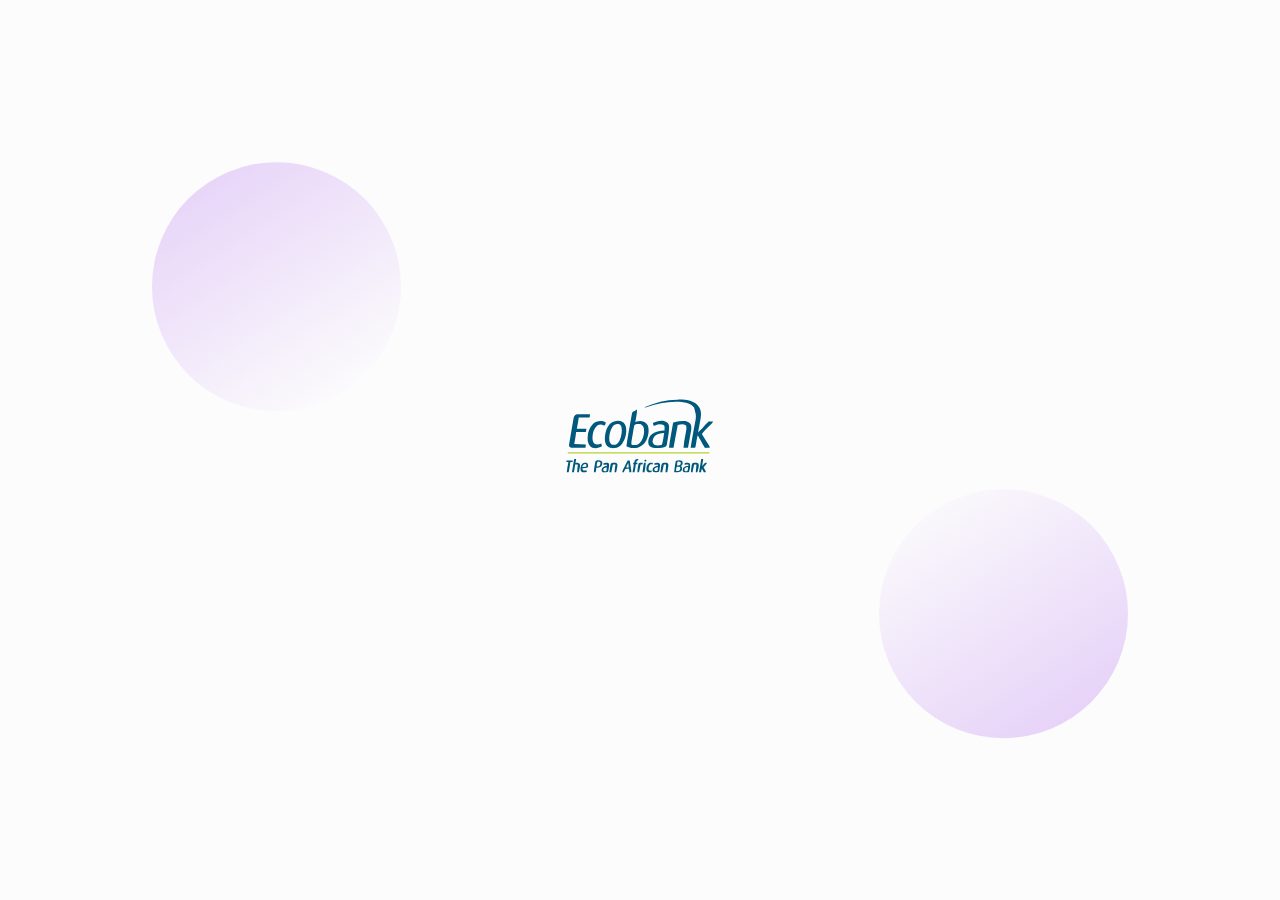
==== commit 34f0a49d: "Rename splash-screen.html to index.html" ====
--- a/index.html
+++ b/index.html
@@ -9,7 +9,6 @@
     <link rel="stylesheet" href="css/bootstrap.min.css">
     <link rel="stylesheet" href="css/bootstrap-select.min.css">
     <link rel="stylesheet" href="css/swiper-bundle.min.css">
-    <link rel="manifest" href="_manifest.json" data-pwa-version="set_in_manifest_and_pwa_js">
     <link rel="stylesheet" type="text/css" href="css/styles.css">
 
 
@@ -17,999 +16,42 @@
     <link rel="shortcut icon" href="images/logo/40.png">
     <link rel="apple-touch-icon-precomposed" href="images/logo/40.png">
 
-    <title>Ecobank</title>
+    <title>Ecobank Mobile</title>
 </head>
 
 <body class="bg-4">
-    <!-- preloade -->
-    <div class="preload preload-container">
-        <div class="logo-img">
-            <img src="images/logo/logo.svg" alt="">
-        </div>
-        <div class="spinner-circle lg success">
-            <span class="spinner-circle1 spinner-child"></span>
-            <span class="spinner-circle2 spinner-child"></span>
-            <span class="spinner-circle3 spinner-child"></span>
-            <span class="spinner-circle4 spinner-child"></span>
-            <span class="spinner-circle5 spinner-child"></span>
-            <span class="spinner-circle6 spinner-child"></span>
-            <span class="spinner-circle7 spinner-child"></span>
-            <span class="spinner-circle8 spinner-child"></span>
-            <span class="spinner-circle9 spinner-child"></span>
-        </div>
-    </div>
-    <!-- /preload -->
-    <div class="wrap position-relative">
-        <div class="bg-rectangle"></div>
-        <div class="tf-container position-relative">
-            <div class="header-v3 d-flex justify-content-between bg-color-bg pt-8 mb-16">
-                <div class="left">
-                    <div class="name">
-                        <select class="image-select style-default type-currencies bg-color-primary-200">
-                            <option selected="" data-thumbnail="images/avartar/avartar-1.png">Hi, Emma Akoth</option>
-                        </select>
+
+    <div class="wrap">
+        <div class="tf-container">
+            <div class="wg-splash-screen">
+                <div class="wg-splash-screen-content">
+                    <div class="circle circle-1"></div>
+                    <div class="image-logo">
+                        <img src="images/logo/logo.svg" alt="">
                     </div>
-                </div>
-                <div class="right">
-                    <a href="#menu-mobile" data-bs-toggle="modal">
-                        <i class="icon-category"></i>
-                    </a>
-                    <a href="#pop-up-notifications" data-bs-toggle="modal">
-                        <i class="icon-notification-ringing"></i>
-                        <span></span>
-                    </a>
-                </div>
-            </div>
-
-            <div class="card-payment mb-24">
-                <div class="image-item">
-                    <img loading="lazy" alt="img" src="images/icons/img-item-1.png">
-                </div>
-                <div class="image-item item-2">
-                    <img loading="lazy" alt="img" src="images/icons/img-item-2.png">
-                </div>
-                <div class="top-card d-flex align-items-center justify-content-between">
-                    <div class="left">
-                        <div class="text fw-5 text-medium">
-                            Available Balance
-                        </div>
-                        <div class="price fw-6">
-                            KES 162,253.70
-                        </div>
-                    </div>
-                    <div class="right">
-                        <select class="image-select image-2 style-default type-currencies style-no-arrow bg-color-primary-200">
-                            <option selected="" data-thumbnail="images/icons/us.png"></option>
-                            <option data-thumbnail="images/icons/vn.png"></option>
-                        </select>
-                    </div>
-                </div>
-                <div class="bottom-card">
-                    <div class="left">
-                        <span class="text-medium fw-5">Jun 27, 2026</span>
-                    </div>
-                    <div class="right">
-                        <a href="history.html" class="btn-my-report">
-                            <span>Statement</span>
-                            <div class="icon"><i class="icon-direction-right"></i></div>
-                        </a>
-                    </div>
-                </div>
-            </div>
-
-            <div class="list-box-icon mb-24">
-                <a href="top-up.html" class="box-icon top-up">
-                    <div class="icon">
-                        <i class="icon-mobile-payment"></i>
-                    </div>
-                    <span class="text text-medium fw-5">Top Up</span>
-                </a>
-
-                <a href="select-contact-all-contact-send.html" class="box-icon transfer">
-                    <div class="icon">
-                        <i class="icon-money-send"></i>
-                    </div>
-                    <span class="text text-medium fw-5">Transfer</span>
-                </a>
-                <a href="select-contact-all-contact.html" class="box-icon request">
-                    <div class="icon">
-                        <i class="icon-group"></i>
-                    </div>
-                    <span class="text text-medium fw-5">Request</span>
-                </a>
-                <a href="#more-services" class="box-icon more" data-bs-toggle="modal">
-                    <div class="icon">
-                        <i class="icon-category"></i>
-                    </div>
-                    <span class="text text-medium fw-5">More</span>
-                </a>
-            </div>
-
-            <div class="wg-frequently-contacts mb-24">
-                <div class="d-flex justify-content-between align-items-center mb-16 heading-wg">
-                    <h6 class="title fw-6">Frequently Contacts</h6>
-                    <a href="select-contact-all-contact.html">View All</a>
-                </div>
-
-                <div class="list-box-avartar d-flex align-items-center gap-6">
-                    <a href="add-new-contact.html" class="box-avartar add">
-                        <span class="add-icon">+</span>
-                        <span class="name">Add</span>
-                    </a>
-
-                    <div dir="ltr" class="mt-24 tf-swiper swiper sw-lr" data-preview="4.1" data-space-between="6">
-                        <div class="swiper-wrapper">
-                            <div class="swiper-slide">
-                                <a href="select-contact-all-contact.html" class="box-avartar">
-                                    <div class="image">
-                                        <img loading="lazy" alt="img" width="48" height="48" src="images/avartar/avartar-2.jpg">
-                                    </div>
-                                    <span class="name">Jacky</span>
-                                </a>
-                            </div>
-                            <div class="swiper-slide">
-                                <a href="select-contact-all-contact.html" class="box-avartar">
-                                    <div class="image">
-                                        <img loading="lazy" alt="img" width="48" height="48" src="images/avartar/avartar-3.jpg">
-                                    </div>
-                                    <span class="name">Kilonzo</span>
-                                </a>
-                            </div>
-                            <div class="swiper-slide">
-                                <a href="select-contact-all-contact.html" class="box-avartar">
-                                    <div class="image">
-                                        <img loading="lazy" alt="img" width="48" height="48" src="images/avartar/avartar-4.jpg">
-                                    </div>
-                                    <span class="name">Okumu</span>
-                                </a>
-                            </div>
-                            <div class="swiper-slide">
-                                <a href="select-contact-all-contact.html" class="box-avartar">
-                                    <div class="image">
-                                        <img loading="lazy" alt="img" width="48" height="48" src="images/avartar/avartar-5.jpg">
-                                    </div>
-                                    <span class="name">Madhe</span>
-                                </a>
-                            </div>
-                            <div class="swiper-slide">
-                                <a href="select-contact-all-contact.html" class="box-avartar">
-                                    <div class="image">
-                                        <img loading="lazy" alt="img" width="48" height="48" src="images/avartar/avartar-4.jpg">
-                                    </div>
-                                    <span class="name">Onyango</span>
-                                </a>
-                            </div>
-                            <div class="swiper-slide">
-                                <a href="select-contact-all-contact.html" class="box-avartar">
-                                    <div class="image">
-                                        <img loading="lazy" alt="img" width="48" height="48" src="images/avartar/avartar-5.jpg">
-                                    </div>
-                                    <span class="name">Rogers</span>
-                                </a>
-                            </div>
-                        </div>
-                    </div>
+                    <div class="circle circle-2"></div>
                 </div>
             </div>
         </div>
+    </div>
 
-        <div class="wg-transaction-history">
-            <div class="tf-container">
-                <div class="d-flex justify-content-between align-items-center mb-16 heading-wg">
-                    <h6 class="title fw-6">Transaction History</h6>
-                    <a href="history.html">View All</a>
-                </div>
-                <ul class="list">
-                    <li>
-                        <a href="history.html" class="box-transaction-item">
-                            <div class="image">
-                                <img src="images/avartar/avartar-6.jpg" alt="img" class="img">
-                            </div>
-                            <div class="content">
-                                <div class="top d-flex justify-content-between align-items-center">
-                                    <p class="name fw-6">Cody Lee</p>
-                                    <p class="price fw-5">-$220.00</p>
-                                </div>
-                                <div class="bottom d-flex justify-content-between align-items-center">
-                                    <p class="text-medium">10:45 PM</p>
-                                    <p class="text-medium">Send</p>
-                                </div>
-                            </div>
-                        </a>
-                    </li>
-
-                    <li>
-                        <a href="history.html" class="box-transaction-item style-noimg">
-                            <div class="image">
-                                SA
-                            </div>
-                            <div class="content">
-                                <div class="top d-flex justify-content-between align-items-center">
-                                    <p class="name fw-6">Sam Charm</p>
-                                    <p class="price fw-5">-$220.00</p>
-                                </div>
-                                <div class="bottom d-flex justify-content-between align-items-center">
-                                    <p class="text-medium">10:45 PM</p>
-                                    <p class="text-medium">Deposit</p>
-                                </div>
-                            </div>
-                        </a>
-                    </li>
-
-                    <li>
-                        <a href="history.html" class="box-transaction-item">
-                            <div class="image">
-                                <img src="images/avartar/avartar-3.jpg" alt="img" class="img">
-                            </div>
-                            <div class="content">
-                                <div class="top d-flex justify-content-between align-items-center">
-                                    <p class="name fw-6">William</p>
-                                    <p class="price fw-5">-$220.00</p>
-                                </div>
-                                <div class="bottom d-flex justify-content-between align-items-center">
-                                    <p class="text-medium">10:45 PM</p>
-                                    <p class="text-medium">Traveling</p>
-                                </div>
-                            </div>
-                        </a>
-                    </li>
-
-                    <li>
-                        <a href="history.html" class="box-transaction-item">
-                            <div class="image">
-                                <img src="images/avartar/avartar-3.jpg" alt="img" class="img">
-                            </div>
-                            <div class="content">
-                                <div class="top d-flex justify-content-between align-items-center">
-                                    <p class="name fw-6">William</p>
-                                    <p class="price fw-5">-$220.00</p>
-                                </div>
-                                <div class="bottom d-flex justify-content-between align-items-center">
-                                    <p class="text-medium">10:45 PM</p>
-                                    <p class="text-medium">Traveling</p>
-                                </div>
-                            </div>
-                        </a>
-                    </li>
-
-                    <li>
-                        <a href="history.html" class="box-transaction-item style-noimg">
-                            <div class="image">
-                                SA
-                            </div>
-                            <div class="content">
-                                <div class="top d-flex justify-content-between align-items-center">
-                                    <p class="name fw-6">Sam Charm</p>
-                                    <p class="price fw-5">-$220.00</p>
-                                </div>
-                                <div class="bottom d-flex justify-content-between align-items-center">
-                                    <p class="text-medium">10:45 PM</p>
-                                    <p class="text-medium">Deposit</p>
-                                </div>
-                            </div>
-                        </a>
-                    </li>
-
-                    <li>
-                        <a href="history.html" class="box-transaction-item">
-                            <div class="image">
-                                <img src="images/avartar/avartar-3.jpg" alt="img" class="img">
-                            </div>
-                            <div class="content">
-                                <div class="top d-flex justify-content-between align-items-center">
-                                    <p class="name fw-6">William</p>
-                                    <p class="price fw-5">-$220.00</p>
-                                </div>
-                                <div class="bottom d-flex justify-content-between align-items-center">
-                                    <p class="text-medium">10:45 PM</p>
-                                    <p class="text-medium">Traveling</p>
-                                </div>
-                            </div>
-                        </a>
-                    </li>
-
-                    <li>
-                        <a href="history.html" class="box-transaction-item">
-                            <div class="image">
-                                <img src="images/avartar/avartar-3.jpg" alt="img" class="img">
-                            </div>
-                            <div class="content">
-                                <div class="top d-flex justify-content-between align-items-center">
-                                    <p class="name fw-6">William</p>
-                                    <p class="price fw-5">-$220.00</p>
-                                </div>
-                                <div class="bottom d-flex justify-content-between align-items-center">
-                                    <p class="text-medium">10:45 PM</p>
-                                    <p class="text-medium">Traveling</p>
-                                </div>
-                            </div>
-                        </a>
-                    </li>
-                </ul>
-            </div>
-        </div>
-
-        <div class="menubar-footer footer-fixed">
-            <div class="image-bg">
-                <img src="images/widget/bg-bottom-tab.png" alt="img">
-            </div>
-            <div class="d-flex justify-content-between">
-                <div class="left inner-bar position-relative">
-                    <a href="index.html" class="inner-bar-item active">
-                        <i class="icon-home"></i>
-                        <span class="text-small fw-5">Home</span>
-                    </a>
-                    <a href="my-cards.html" class="inner-bar-item">
-                        <i class="icon-card"></i>
-                        <span class="text-small fw-5">My Cards</span>
-                    </a>
-                </div>
-                <div class="middle">
-                    <a href="#more-services" class="inner-bar-item v2" data-bs-toggle="modal">
-                        <i class="icon-scan"></i>
-                    </a>
-                </div>
-                <div class="left inner-bar position-relative">
-                    <a href="chat.html" class="inner-bar-item">
-                        <i class="icon-message"></i>
-                        <span class="text-small fw-5">Message</span>
-                    </a>
-                    <a href="settings.html" class="inner-bar-item">
-                        <i class="icon-profile"></i>
-                        <span class="text-small fw-5">Profile</span>
-                    </a>
-                </div>
-            </div>
-        </div>
-
-        <div class="modal fade modalLeft pop-up-notifications" id="pop-up-notifications">
-            <div class="modal-dialog" role="document">
-                <div class="modal-content">
-                    <div class="wg-list-notifications overflow-auto">
-                        <div class="header-2 mb-12 header-fix">
-                            <div class="tf-container">
-                                <div class="header-content">
-                                    <a href="#" class="tf-btn-arrow" data-bs-dismiss="modal">
-                                        <i class="icon-arrow-narrow-left"></i>
-                                    </a>
-                                    <h6 class="title fw-5">
-                                        Notification
-                                    </h6>
-                                </div>
-                            </div>
-                        </div>
-
-                        <div class="wg-tab style-2">
-                            <div dir="ltr" class="tab-slide">
-                                <ul class="tab-product" role="tablist">
-                                    <li class="item-slide-effect"></li>
-                                    <li class="nav-tab-item nav-item active" role="presentation">
-                                        <a href="#tab1" data-bs-toggle="tab" role="tab" class="nav-link active text-small">All</a>
-                                    </li>
-                                    <li class="nav-tab-item nav-item" role="presentation">
-                                        <a href="#tab2" data-bs-toggle="tab" role="tab" class="nav-link text-small">Remind</a>
-                                    </li>
-                                    <li class="nav-tab-item nav-item" role="presentation">
-                                        <a href="#tab3" data-bs-toggle="tab" role="tab" class="nav-link text-small">Transaction</a>
-                                    </li>
-                                    <li class="nav-tab-item nav-item" role="presentation">
-                                        <a href="#tab4" data-bs-toggle="tab" role="tab" class="nav-link text-small">Promotion</a>
-                                    </li>
-                                </ul>
-                            </div>
-                        </div>
-
-                        <div class="tab-content">
-                            <div class="tab-pane active show" id="tab1" role="tabpanel">
-                                <a href="#" class="notifications-item">
-                                    <div class="img-icon">
-                                        <i class="icon-logo-notifications"></i>
-                                    </div>
-                                    <div class="content">
-                                        <p class="title fw-7">
-                                            Discount Available
-                                        </p>
-                                        <p class="text text-medium">We recommend a 5% discount for <span class="fw-7">Tesla
-                                                Model X</span> in San Fransisco.</p>
-                                        <p class="time-notifications text-small"><i class="icon-clock"></i> Jun 12, 2022
-                                            at
-                                            02:00 PM</p>
-                                    </div>
-                                </a>
-                                <a href="#" class="notifications-item">
-                                    <div class="img-icon">
-                                        <i class="icon-logo-notifications"></i>
-                                    </div>
-                                    <div class="content">
-                                        <p class="title fw-7">
-                                            Discount Available
-                                        </p>
-                                        <p class="text text-medium">We recommend a 5% discount for <span class="fw-7">Tesla
-                                                Model X</span> in San Fransisco.</p>
-                                        <p class="time-notifications text-small"><i class="icon-clock"></i> Jun 12, 2022
-                                            at
-                                            02:00 PM</p>
-                                    </div>
-                                </a>
-                                <a href="#" class="notifications-item">
-                                    <div class="img-icon image">
-                                        <img loading="lazy" alt="img" width="48" height="48" src="images/avartar/avartar-13.jpg">
-                                    </div>
-                                    <div class="content">
-                                        <p class="title fw-7">
-                                            Discount Available
-                                        </p>
-                                        <p class="text text-medium">We recommend a 5% discount for <span class="fw-7">Tesla
-                                                Model X</span> in San Fransisco.</p>
-                                        <p class="time-notifications text-small"><i class="icon-clock"></i> Jun 12, 2022
-                                            at
-                                            02:00 PM</p>
-                                    </div>
-                                </a>
-                                <a href="#" class="notifications-item">
-                                    <div class="img-icon image">
-                                        <img loading="lazy" alt="img" width="48" height="48" src="images/avartar/avartar-13.jpg">
-                                    </div>
-                                    <div class="content">
-                                        <p class="title fw-7">
-                                            Discount Available
-                                        </p>
-                                        <p class="text text-medium">We recommend a 5% discount for <span class="fw-7">Tesla
-                                                Model X</span> in San Fransisco.</p>
-                                        <p class="time-notifications text-small"><i class="icon-clock"></i> Jun 12, 2022
-                                            at
-                                            02:00 PM</p>
-                                    </div>
-                                </a>
-                                <a href="#" class="notifications-item">
-                                    <div class="img-icon">
-                                        <i class="icon-logo-notifications"></i>
-                                    </div>
-                                    <div class="content">
-                                        <p class="title fw-7">
-                                            Discount Available
-                                        </p>
-                                        <p class="text text-medium">We recommend a 5% discount for <span class="fw-7">Tesla
-                                                Model X</span> in San Fransisco.</p>
-                                        <p class="time-notifications text-small"><i class="icon-clock"></i> Jun 12, 2022
-                                            at
-                                            02:00 PM</p>
-                                    </div>
-                                </a>
-                                <a href="#" class="notifications-item">
-                                    <div class="img-icon">
-                                        <i class="icon-logo-notifications"></i>
-                                    </div>
-                                    <div class="content">
-                                        <p class="title fw-7">
-                                            Discount Available
-                                        </p>
-                                        <p class="text text-medium">We recommend a 5% discount for <span class="fw-7">Tesla
-                                                Model X</span> in San Fransisco.</p>
-                                        <p class="time-notifications text-small"><i class="icon-clock"></i> Jun 12, 2022
-                                            at
-                                            02:00 PM</p>
-                                    </div>
-                                </a>
-                                <a href="#" class="notifications-item">
-                                    <div class="img-icon image">
-                                        <img loading="lazy" alt="img" width="48" height="48" src="images/avartar/avartar-13.jpg">
-                                    </div>
-                                    <div class="content">
-                                        <p class="title fw-7">
-                                            Discount Available
-                                        </p>
-                                        <p class="text text-medium">We recommend a 5% discount for <span class="fw-7">Tesla
-                                                Model X</span> in San Fransisco.</p>
-                                        <p class="time-notifications text-small"><i class="icon-clock"></i> Jun 12, 2022
-                                            at
-                                            02:00 PM</p>
-                                    </div>
-                                </a>
-                                <a href="#" class="notifications-item">
-                                    <div class="img-icon image">
-                                        <img loading="lazy" alt="img" width="48" height="48" src="images/avartar/avartar-13.jpg">
-                                    </div>
-                                    <div class="content">
-                                        <p class="title fw-7">
-                                            Discount Available
-                                        </p>
-                                        <p class="text text-medium">We recommend a 5% discount for <span class="fw-7">Tesla
-                                                Model X</span> in San Fransisco.</p>
-                                        <p class="time-notifications text-small"><i class="icon-clock"></i> Jun 12, 2022
-                                            at
-                                            02:00 PM</p>
-                                    </div>
-                                </a>
-                            </div>
-                            <div class="tab-pane" id="tab2" role="tabpanel">
-
-                                <a href="#" class="notifications-item">
-                                    <div class="img-icon">
-                                        <i class="icon-logo-notifications"></i>
-                                    </div>
-                                    <div class="content">
-                                        <p class="title fw-7">
-                                            Discount Available
-                                        </p>
-                                        <p class="text text-medium">We recommend a 5% discount for <span class="fw-7">Tesla
-                                                Model X</span> in San Fransisco.</p>
-                                        <p class="time-notifications text-small"><i class="icon-clock"></i> Jun 12, 2022
-                                            at
-                                            02:00 PM</p>
-                                    </div>
-                                </a>
-                                <a href="#" class="notifications-item">
-                                    <div class="img-icon image">
-                                        <img loading="lazy" alt="img" width="48" height="48" src="images/avartar/avartar-13.jpg">
-                                    </div>
-                                    <div class="content">
-                                        <p class="title fw-7">
-                                            Discount Available
-                                        </p>
-                                        <p class="text text-medium">We recommend a 5% discount for <span class="fw-7">Tesla
-                                                Model X</span> in San Fransisco.</p>
-                                        <p class="time-notifications text-small"><i class="icon-clock"></i> Jun 12, 2022
-                                            at
-                                            02:00 PM</p>
-                                    </div>
-                                </a>
-                                <a href="#" class="notifications-item">
-                                    <div class="img-icon image">
-                                        <img loading="lazy" alt="img" width="48" height="48" src="images/avartar/avartar-13.jpg">
-                                    </div>
-                                    <div class="content">
-                                        <p class="title fw-7">
-                                            Discount Available
-                                        </p>
-                                        <p class="text text-medium">We recommend a 5% discount for <span class="fw-7">Tesla
-                                                Model X</span> in San Fransisco.</p>
-                                        <p class="time-notifications text-small"><i class="icon-clock"></i> Jun 12, 2022
-                                            at
-                                            02:00 PM</p>
-                                    </div>
-                                </a>
-                                <a href="#" class="notifications-item">
-                                    <div class="img-icon">
-                                        <i class="icon-logo-notifications"></i>
-                                    </div>
-                                    <div class="content">
-                                        <p class="title fw-7">
-                                            Discount Available
-                                        </p>
-                                        <p class="text text-medium">We recommend a 5% discount for <span class="fw-7">Tesla
-                                                Model X</span> in San Fransisco.</p>
-                                        <p class="time-notifications text-small"><i class="icon-clock"></i> Jun 12, 2022
-                                            at
-                                            02:00 PM</p>
-                                    </div>
-                                </a>
-                                <a href="#" class="notifications-item">
-                                    <div class="img-icon image">
-                                        <img loading="lazy" alt="img" width="48" height="48" src="images/avartar/avartar-13.jpg">
-                                    </div>
-                                    <div class="content">
-                                        <p class="title fw-7">
-                                            Discount Available
-                                        </p>
-                                        <p class="text text-medium">We recommend a 5% discount for <span class="fw-7">Tesla
-                                                Model X</span> in San Fransisco.</p>
-                                        <p class="time-notifications text-small"><i class="icon-clock"></i> Jun 12, 2022
-                                            at
-                                            02:00 PM</p>
-                                    </div>
-                                </a>
-                            </div>
-                            <div class="tab-pane" id="tab3" role="tabpanel">
-
-                                <a href="#" class="notifications-item">
-                                    <div class="img-icon image">
-                                        <img loading="lazy" alt="img" width="48" height="48" src="images/avartar/avartar-13.jpg">
-                                    </div>
-                                    <div class="content">
-                                        <p class="title fw-7">
-                                            Discount Available
-                                        </p>
-                                        <p class="text text-medium">We recommend a 5% discount for <span class="fw-7">Tesla
-                                                Model X</span> in San Fransisco.</p>
-                                        <p class="time-notifications text-small"><i class="icon-clock"></i> Jun 12, 2022
-                                            at
-                                            02:00 PM</p>
-                                    </div>
-                                </a>
-                                <a href="#" class="notifications-item">
-                                    <div class="img-icon image">
-                                        <img loading="lazy" alt="img" width="48" height="48" src="images/avartar/avartar-13.jpg">
-                                    </div>
-                                    <div class="content">
-                                        <p class="title fw-7">
-                                            Discount Available
-                                        </p>
-                                        <p class="text text-medium">We recommend a 5% discount for <span class="fw-7">Tesla
-                                                Model X</span> in San Fransisco.</p>
-                                        <p class="time-notifications text-small"><i class="icon-clock"></i> Jun 12, 2022
-                                            at
-                                            02:00 PM</p>
-                                    </div>
-                                </a>
-                                <a href="#" class="notifications-item">
-                                    <div class="img-icon">
-                                        <i class="icon-logo-notifications"></i>
-                                    </div>
-                                    <div class="content">
-                                        <p class="title fw-7">
-                                            Discount Available
-                                        </p>
-                                        <p class="text text-medium">We recommend a 5% discount for <span class="fw-7">Tesla
-                                                Model X</span> in San Fransisco.</p>
-                                        <p class="time-notifications text-small"><i class="icon-clock"></i> Jun 12, 2022
-                                            at
-                                            02:00 PM</p>
-                                    </div>
-                                </a>
-                                <a href="#" class="notifications-item">
-                                    <div class="img-icon image">
-                                        <img loading="lazy" alt="img" width="48" height="48" src="images/avartar/avartar-13.jpg">
-                                    </div>
-                                    <div class="content">
-                                        <p class="title fw-7">
-                                            Discount Available
-                                        </p>
-                                        <p class="text text-medium">We recommend a 5% discount for <span class="fw-7">Tesla
-                                                Model X</span> in San Fransisco.</p>
-                                        <p class="time-notifications text-small"><i class="icon-clock"></i> Jun 12, 2022
-                                            at
-                                            02:00 PM</p>
-                                    </div>
-                                </a>
-                            </div>
-                            <div class="tab-pane" id="tab4" role="tabpanel">
-                                <a href="#" class="notifications-item">
-                                    <div class="img-icon">
-                                        <i class="icon-logo-notifications"></i>
-                                    </div>
-                                    <div class="content">
-                                        <p class="title fw-7">
-                                            Discount Available
-                                        </p>
-                                        <p class="text text-medium">We recommend a 5% discount for <span class="fw-7">Tesla
-                                                Model X</span> in San Fransisco.</p>
-                                        <p class="time-notifications text-small"><i class="icon-clock"></i> Jun 12, 2022
-                                            at
-                                            02:00 PM</p>
-                                    </div>
-                                </a>
-                                <a href="#" class="notifications-item">
-                                    <div class="img-icon">
-                                        <i class="icon-logo-notifications"></i>
-                                    </div>
-                                    <div class="content">
-                                        <p class="title fw-7">
-                                            Discount Available
-                                        </p>
-                                        <p class="text text-medium">We recommend a 5% discount for <span class="fw-7">Tesla
-                                                Model X</span> in San Fransisco.</p>
-                                        <p class="time-notifications text-small"><i class="icon-clock"></i> Jun 12, 2022
-                                            at
-                                            02:00 PM</p>
-                                    </div>
-                                </a>
-                                <a href="#" class="notifications-item">
-                                    <div class="img-icon image">
-                                        <img loading="lazy" alt="img" width="48" height="48" src="images/avartar/avartar-13.jpg">
-                                    </div>
-                                    <div class="content">
-                                        <p class="title fw-7">
-                                            Discount Available
-                                        </p>
-                                        <p class="text text-medium">We recommend a 5% discount for <span class="fw-7">Tesla
-                                                Model X</span> in San Fransisco.</p>
-                                        <p class="time-notifications text-small"><i class="icon-clock"></i> Jun 12, 2022
-                                            at
-                                            02:00 PM</p>
-                                    </div>
-                                </a>
-                                <a href="#" class="notifications-item">
-                                    <div class="img-icon image">
-                                        <img loading="lazy" alt="img" width="48" height="48" src="images/avartar/avartar-13.jpg">
-                                    </div>
-                                    <div class="content">
-                                        <p class="title fw-7">
-                                            Discount Available
-                                        </p>
-                                        <p class="text text-medium">We recommend a 5% discount for <span class="fw-7">Tesla
-                                                Model X</span> in San Fransisco.</p>
-                                        <p class="time-notifications text-small"><i class="icon-clock"></i> Jun 12, 2022
-                                            at
-                                            02:00 PM</p>
-                                    </div>
-                                </a>
-                            </div>
-                        </div>
-                    </div>
-                </div>
-            </div>
-        </div>
-
-        <div class="modal fade modalRight pop-up-menu-mobile" id="menu-mobile">
-            <div class="modal-dialog" role="document">
-                <div class="modal-content modal-sidebar">
-                    <span class="icon-close icon-close-popup" data-bs-dismiss="modal"></span>
-                    <div class="sidebar-header">
-                        <a href="index.html" class="sidebar-logo">
-                            <img src="images/logo/144.png" alt="img">
-                        </a>
-                        <p class="text-medium fw-7">PayQra E-Wallet Mobile App</p>
-                    </div>
-                    <div class="sidebar-content">
-                        <div class="d-flex gap-10 align-items-center pb-20 line-bt">
-                            <div class="avatar avt-40">
-                                <img src="images/avartar/avartar-1.jpg" alt="img">
-                            </div>
-                            <div class="content-right">
-                                <p class="text-1">Good morning</p>
-                                <h6 class="fw-7">Hello! Smith</h6>
-                            </div>
-                        </div>
-                        <ul class="pt-20 pb-20">
-                            <li class="text-sm-start text-uppercase fw-7">Main menu</li>
-                            <li class="mt-18 sub-menu" id="accordionExample">
-                                <a href="#menu-home" class="nav-link-item collapsed" data-bs-toggle="collapse"><span>Home</span></a>
-                                <div id="menu-home" class="nav-content collapse" data-bs-parent="#accordionExample">
-                                    <ul>
-                                        <li>
-                                            <a href="index.html" class="nav-link-item no-page"><span>Home</span></a>
-                                        </li>
-                                        <li>
-                                            <a href="home-v2.html" class="nav-link-item no-page"><span>Home 2</span></a>
-                                        </li>
-                                    </ul>
-                                </div>
-                            </li>
-                            <li class="mt-16">
-                                <a href="javascript:void(0);" class="nav-link-item btn-choose-page">
-                                    <span>Pages</span>
-                                </a>
-                            </li>
-                            <li class="mt-16">
-                                <a href="javascript:void(0);" class="nav-link-item btn-choose-component">
-                                    <span>Components</span>
-                                </a>
-                            </li>
-
-                            <li class="mt-16">
-                                <a href="settings.html" class="nav-link-item no-page">
-                                    <span>Profile</span>
-                                </a>
-                            </li>
-
-                            <li class="mt-16">
-                                <a href="logout.html" class="nav-link-item no-page">
-                                    <span>Logout</span>
-                                </a>
-                            </li>
-                        </ul>
-
-                        <ul class="pt-20">
-                            <li class="text-sm-start text-uppercase fw-7 text-2">Setting</li>
-                            <li class="mt-16">
-                                <div class="nav-mode">
-                                    <label for="switchRTLTheme" class="flex-grow-1 text-dark">RTL</label>
-                                    <input class="tf-switch-check toggle-rtl lg" id="switchRTLTheme" type="checkbox">
-                                </div>
-                            </li>
-                        </ul>
-                    </div>
-                </div>
-            </div>
-        </div>
-
-        <div class="modal fade modalRight" id="modalPage">
-            <div class="modal-dialog" role="document">
-                <div class="modal-content modal-second">
-                    <div class="header-2 mb-0">
-                        <div class="tf-container">
-                            <div class="header-content">
-                                <a href="javascript:void(0);" class="tf-btn-arrow" data-bs-dismiss="modal">
-                                    <i class="icon-arrow-narrow-left"></i>
-                                </a>
-                                <h6>Pages</h6>
-                            </div>
-                        </div>
-                    </div>
-                    <div class="overflow-auto pb-32">
-                        <div class="tf-container">
-                            <ul>
-                                <li><a href="splash-screen.html" class="nav-link-item no-page"><span>Splash Screen</span></a></li>
-                                <li><a href="boarding.html" class="nav-link-item no-page pt-16"><span>Onboarding 1</span></a></li>
-                                <li><a href="boarding-2.html" class="nav-link-item no-page pt-16"><span>Onboarding 2</span></a></li>
-                                <li><a href="boarding-3.html" class="nav-link-item no-page pt-16"><span>Onboarding 3</span></a></li>
-                                <li><a href="login.html" class="nav-link-item no-page pt-16"><span>Login</span></a></li>
-                                <li><a href="sign-up.html" class="nav-link-item no-page pt-16"><span>Sign Up</span></a></li>
-                                <li><a href="enter-verification-code.html" class="nav-link-item no-page pt-16"><span>Enter Verification Code</span></a></li>
-                                <li><a href="forgot-password.html" class="nav-link-item no-page pt-16"><span>Forgot Password</span></a></li>
-                                <li><a href="enter-new-password.html" class="nav-link-item no-page pt-16"><span>Enter New Password</span></a></li>
-                                <li><a href="enable-fingerprint.html" class="nav-link-item no-page pt-16"><span>Enable Fingerprint</span></a></li>
-                                <li><a href="enable-face-id.html" class="nav-link-item no-page pt-16"><span>Enable Face ID</span></a></li>
-                                <li><a href="enable-fingerprint2.html" class="nav-link-item no-page pt-16"><span>Enable Fingerprint 2</span></a></li>
-                                <li><a href="enable-face-id2.html" class="nav-link-item no-page pt-16"><span>Enable Face ID 2</span></a></li>
-                                <li><a href="face-scanning.html" class="nav-link-item no-page pt-16"><span>Face Scanning</span></a></li>
-                                <li><a href="proof-of-residency.html" class="nav-link-item no-page pt-16"><span>Proof of residency</span></a></li>
-                                <li><a href="upload-photo-id-card.html" class="nav-link-item no-page pt-16"><span>Upload Photo ID Card</span></a></li>
-                                <li><a href="id-card-scanning.html" class="nav-link-item no-page pt-16"><span>ID Card Scanning</span></a></li>
-                                <li><a href="succesfully-id-card-scanning.html" class="nav-link-item no-page pt-16"><span>Succesfully ID Card Scanning</span></a></li>
-                                <li><a href="add-new-contact.html" class="nav-link-item no-page pt-16"><span>Add New Contact</span></a></li>
-                                <li><a href="chat.html" class="nav-link-item no-page pt-16"><span>Chat</span></a></li>
-                                <li><a href="message.html" class="nav-link-item no-page pt-16"><span>Message</span></a></li>
-                                <li><a href="my-cards.html" class="nav-link-item no-page pt-16"><span>My Cards</span></a></li>
-                                <li><a href="add-new-card.html" class="nav-link-item no-page pt-16"><span>Add New Card</span></a></li>
-                                <li><a href="qr-code.html" class="nav-link-item no-page pt-16"><span>QR Code</span></a></li>
-                                <li><a href="qr-code-scanning.html" class="nav-link-item no-page pt-16"><span>QR Code Scanning</span></a></li>
-                                <li><a href="qr-code-success.html" class="nav-link-item no-page pt-16"><span>QR Code Success</span></a></li>
-                                <li><a href="history.html" class="nav-link-item no-page pt-16"><span>History</span></a></li>
-                                <li><a href="select-contact-all-contact.html" class="nav-link-item no-page pt-16"><span>Select Contact All Contact</span></a></li>
-                                <li><a href="select-contact-favotite-contact.html" class="nav-link-item no-page pt-16"><span>Select Contact favotite Contact</span></a></li>
-                                <li><a href="search-contact.html" class="nav-link-item no-page pt-16"><span>Search Contact</span></a></li>
-                                <li><a href="send-money.html" class="nav-link-item no-page pt-16"><span>Send Money</span></a></li>
-                                <li><a href="review-transtion.html" class="nav-link-item no-page pt-16"><span>Rerview Transtion</span></a></li>
-                                <li><a href="request-money-search.html" class="nav-link-item no-page pt-16"><span>Request Money Search</span></a></li>
-                                <li><a href="request-money.html" class="nav-link-item no-page pt-16"><span>Request Money</span></a></li>
-                                <li><a href="payment-method.html" class="nav-link-item no-page pt-16"><span>Payment Method</span></a></li>
-                                <li><a href="payment.html" class="nav-link-item no-page pt-16"><span>Payment</span></a></li>
-                                <li><a href="top-up.html" class="nav-link-item no-page pt-16"><span>Top Up</span></a></li>
-                                <li><a href="input-top-up.html" class="nav-link-item no-page pt-16"><span>Input Top Up</span></a></li>
-                                <li><a href="settings.html" class="nav-link-item no-page pt-16"><span>Settings</span></a></li>
-                                <li><a href="edit-profile.html" class="nav-link-item no-page pt-16"><span>Edit Profile</span></a></li>
-                                <li><a href="notification-settings.html" class="nav-link-item no-page pt-16"><span>Notification Settings</span></a></li>
-                                <li><a href="change-language.html" class="nav-link-item no-page pt-16"><span>Change Language</span></a></li>
-                                <li><a href="link-account.html" class="nav-link-item no-page pt-16"><span>Link Account</span></a></li>
-                                <li><a href="password-change.html" class="nav-link-item no-page pt-16"><span>Password Change</span></a></li>
-                                <li><a href="delete-account.html" class="nav-link-item no-page pt-16"><span>Delete Account</span></a></li>
-                                <li><a href="support-ticket.html" class="nav-link-item no-page pt-16"><span>Support Ticket</span></a></li>
-                                <li><a href="terms-and-conditions.html" class="nav-link-item no-page pt-16"><span>Terms and Conditions</span></a></li>
-                                <li><a href="app-info.html" class="nav-link-item no-page pt-16"><span>App info</span></a></li>
-                                <li><a href="logout.html" class="nav-link-item no-page pt-16"><span>Logout</span></a></li>
-                            </ul>
-                        </div>
-                    </div>
-
-                </div>
-            </div>
-        </div>
-
-        <div class="modal fade modalRight" id="modalComponent">
-            <div class="modal-dialog" role="document">
-                <div class="modal-content modal-second">
-                    <div class="header-2 mb-0">
-                        <div class="tf-container">
-                            <div class="header-content">
-                                <a href="javascript:void(0);" class="tf-btn-arrow" data-bs-dismiss="modal">
-                                    <i class="icon-arrow-narrow-left"></i>
-                                </a>
-                                <h6>Component</h6>
-                            </div>
-                        </div>
-                    </div>
-                    <div class="overflow-auto pb-32">
-                        <div class="tf-container">
-                            <ul>
-                                <li><a href="ui-skeleton.html" class="nav-link-item pt-16 pb-16 line-bt no-page">
-                                        <span>Skeleton</span>
-                                    </a></li>
-                                <li><a href="ui-empty-states.html" class="nav-link-item pt-16 pb-16 line-bt no-page">
-                                        <span>Empty States</span>
-                                    </a></li>
-                                <li><a href="ui-button.html" class="nav-link-item pt-16 pb-16 line-bt no-page">
-                                        <span>Button</span>
-                                    </a></li>
-                                <li><a href="ui-radio-button.html" class="nav-link-item pt-16 pb-16 line-bt no-page">
-                                        <span>Radio button</span>
-                                    </a></li>
-                                <li><a href="ui-input.html" class="nav-link-item pt-16 pb-16 line-bt no-page">
-                                        <span>Input</span>
-                                    </a></li>
-                                <li><a href="ui-search.html" class="nav-link-item pt-16 pb-16 line-bt no-page">
-                                        <span>Search</span>
-                                    </a></li>
-                                <li><a href="ui-top-bar.html" class="nav-link-item pt-16 pb-16 line-bt no-page">
-                                        <span>Top Bar</span>
-                                    </a></li>
-
-                                <li><a href="ui-chat.html" class="nav-link-item pt-16 pb-16 line-bt no-page">
-                                        <span>Chat</span>
-                                    </a></li>
-
-                                <li><a href="ui-simulation-credit.html" class="nav-link-item pt-16 pb-16 line-bt no-page">
-                                        <span>Simulation Credit</span>
-                                    </a></li>
-
-                                <li><a href="ui-notifications.html" class="nav-link-item pt-16 pb-16 line-bt no-page">
-                                        <span>Notifications</span>
-                                    </a></li>
-
-                                <li><a href="ui-switch.html" class="nav-link-item pt-16 pb-16 line-bt no-page">
-                                        <span>Switch</span>
-                                    </a></li>
-                                <li><a href="ui-payment.html" class="nav-link-item pt-16 pb-16 line-bt no-page">
-                                        <span>Payment</span>
-                                    </a></li>
-                                <li><a href="ui-vouchers.html" class="nav-link-item pt-16 pb-16 line-bt no-page">
-                                        <span>Vouchers</span>
-                                    </a></li>
-                                <li><a href="ui-user-review.html" class="nav-link-item pt-16 pb-16 line-bt no-page">
-                                        <span>User Review</span>
-                                    </a></li>
-                            </ul>
-                        </div>
-                    </div>
-                </div>
-            </div>
-        </div>
-
-        <div class="modal fade modalDown pop-up-more-services" id="more-services">
-            <div class="modal-dialog" role="document">
-                <div class="modal-content">
-                    <div class="wg-more-services">
-                        <div class="tf-container">
-                            <div class="divider mb-24"></div>
-                            <h5 class="title mb-24">More Services</h5>
-                            <div class="list-box-icon mb-24">
-                                <a href="top-up.html" class="box-icon v3">
-                                    <div class="icon">
-                                        <i class="icon-top-up"></i>
-                                    </div>
-                                    <span class="text text-medium fw-5">Top Up</span>
-                                </a>
-                                <a href="select-contact-all-contact-send.html" class="box-icon v3">
-                                    <div class="icon">
-                                        <i class="icon-transfer"></i>
-                                    </div>
-                                    <span class="text text-medium fw-5">Transfer</span>
-                                </a>
-                                <a href="top-up.html" class="box-icon v3">
-                                    <div class="icon">
-                                        <i class="icon-withdraw"></i>
-                                    </div>
-                                    <span class="text text-medium fw-5">Withdraw</span>
-                                </a>
-                            </div>
-                            <div class="list-box-icon">
-                                <a href="qr-code.html" class="box-icon v3">
-                                    <div class="icon">
-                                        <i class="icon-mobile-pay"></i>
-                                    </div>
-                                    <span class="text text-medium fw-5">Mobile Pay</span>
-                                </a>
-                                <a href="qr-code.html" class="box-icon v3">
-                                    <div class="icon">
-                                        <i class="icon-scan-2"></i>
-                                    </div>
-                                    <span class="text text-medium fw-5">Scan</span>
-                                </a>
-                                <a href="history.html" class="box-icon v3">
-                                    <div class="icon">
-                                        <img src="images/icons/pay-bill-2.svg" alt="">
-                                    </div>
-                                    <span class="text text-medium fw-5">History</span>
-                                </a>
-                            </div>
-                        </div>
-                    </div>
-                </div>
-            </div>
-        </div>
-
-    </div>
 
     <script src="js/jquery.min.js"></script>
     <script src="js/bootstrap.min.js"></script>
+    <script src="js/count-down.js"></script>
     <script src="js/bootstrap-select.min.js"></script>
-    <script src="js/count-down.js"></script>
     <script src="js/swiper-bundle.min.js"></script>
     <script src="js/carousel.js"></script>
     <script src="js/multiple-modal.js"></script>
-    <script src="js/init.js"></script>
     <script src="js/main.js"></script>
+
+    <script type="text/javascript">
+        $(document).ready(function () {
+            window.setTimeout(function(){
+                location.href = "boarding.html";
+            },3000) 
+        });
+    </script>
 
 
 
